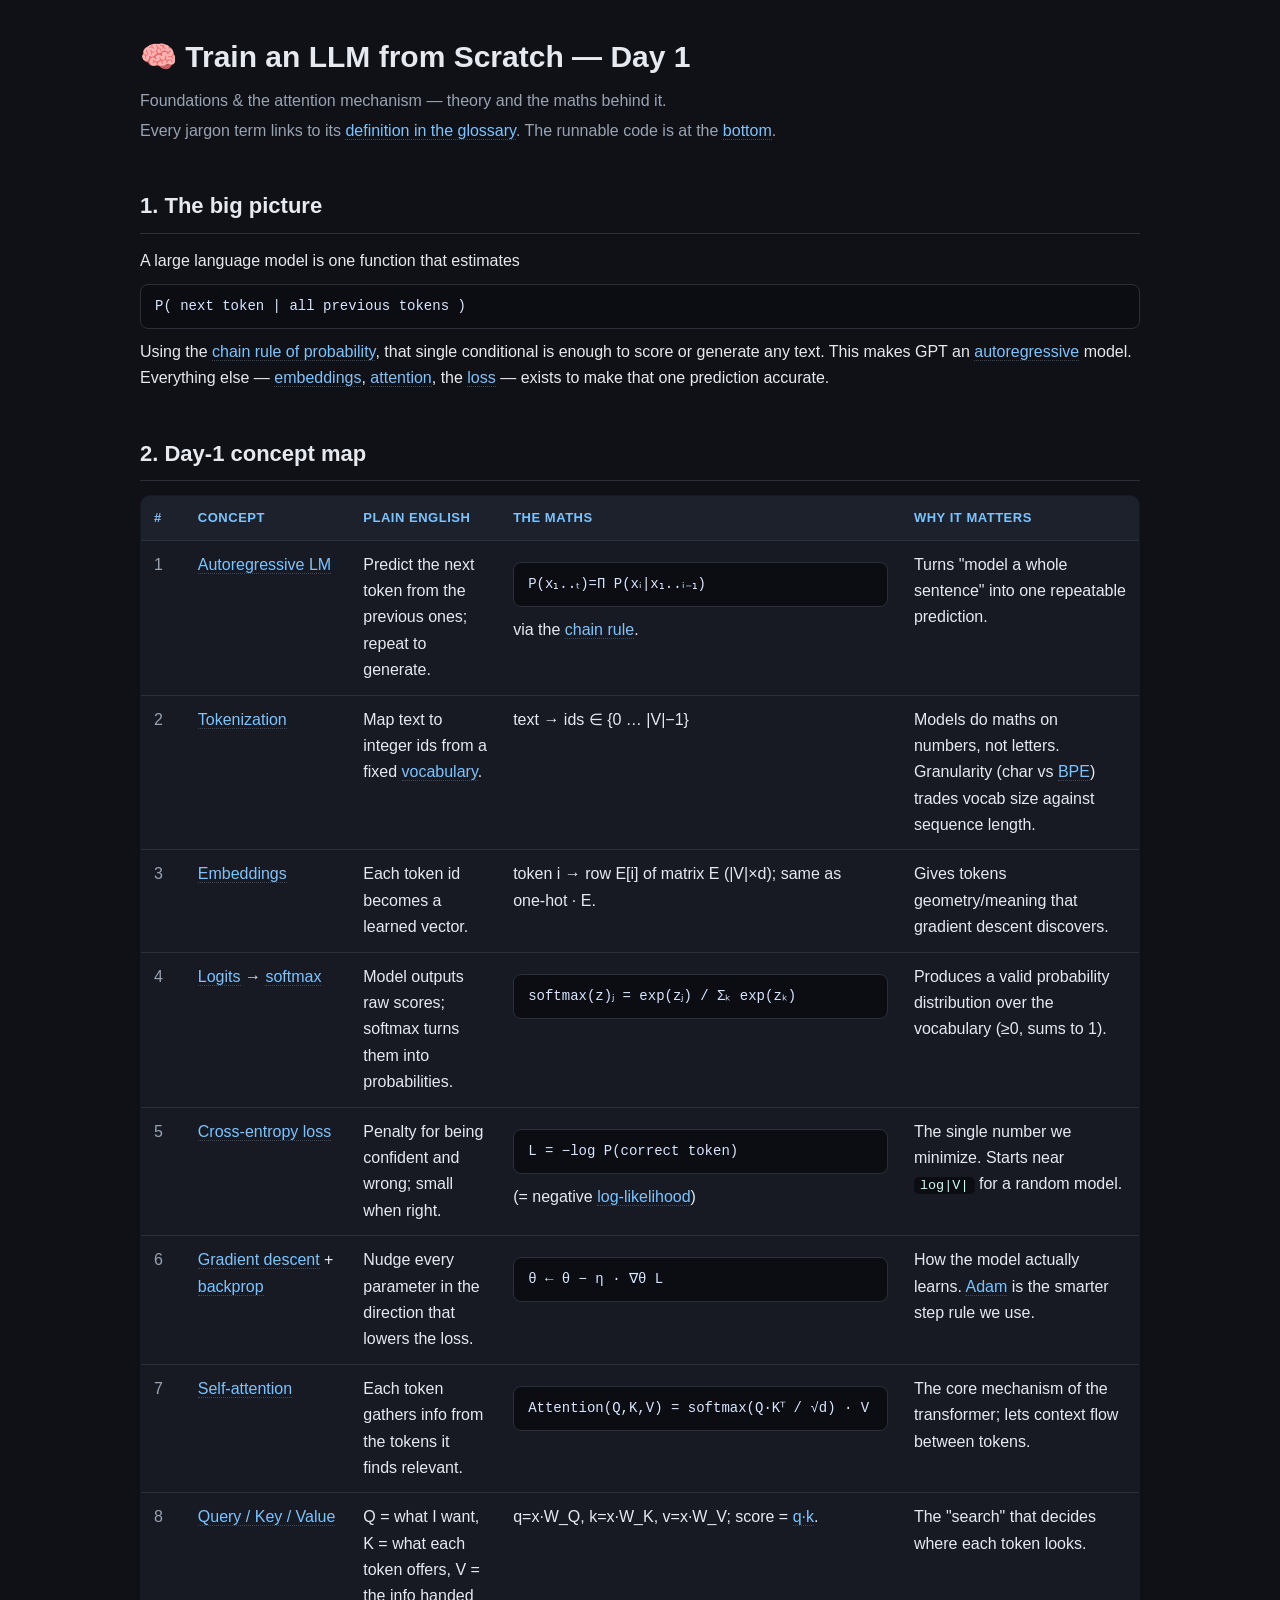
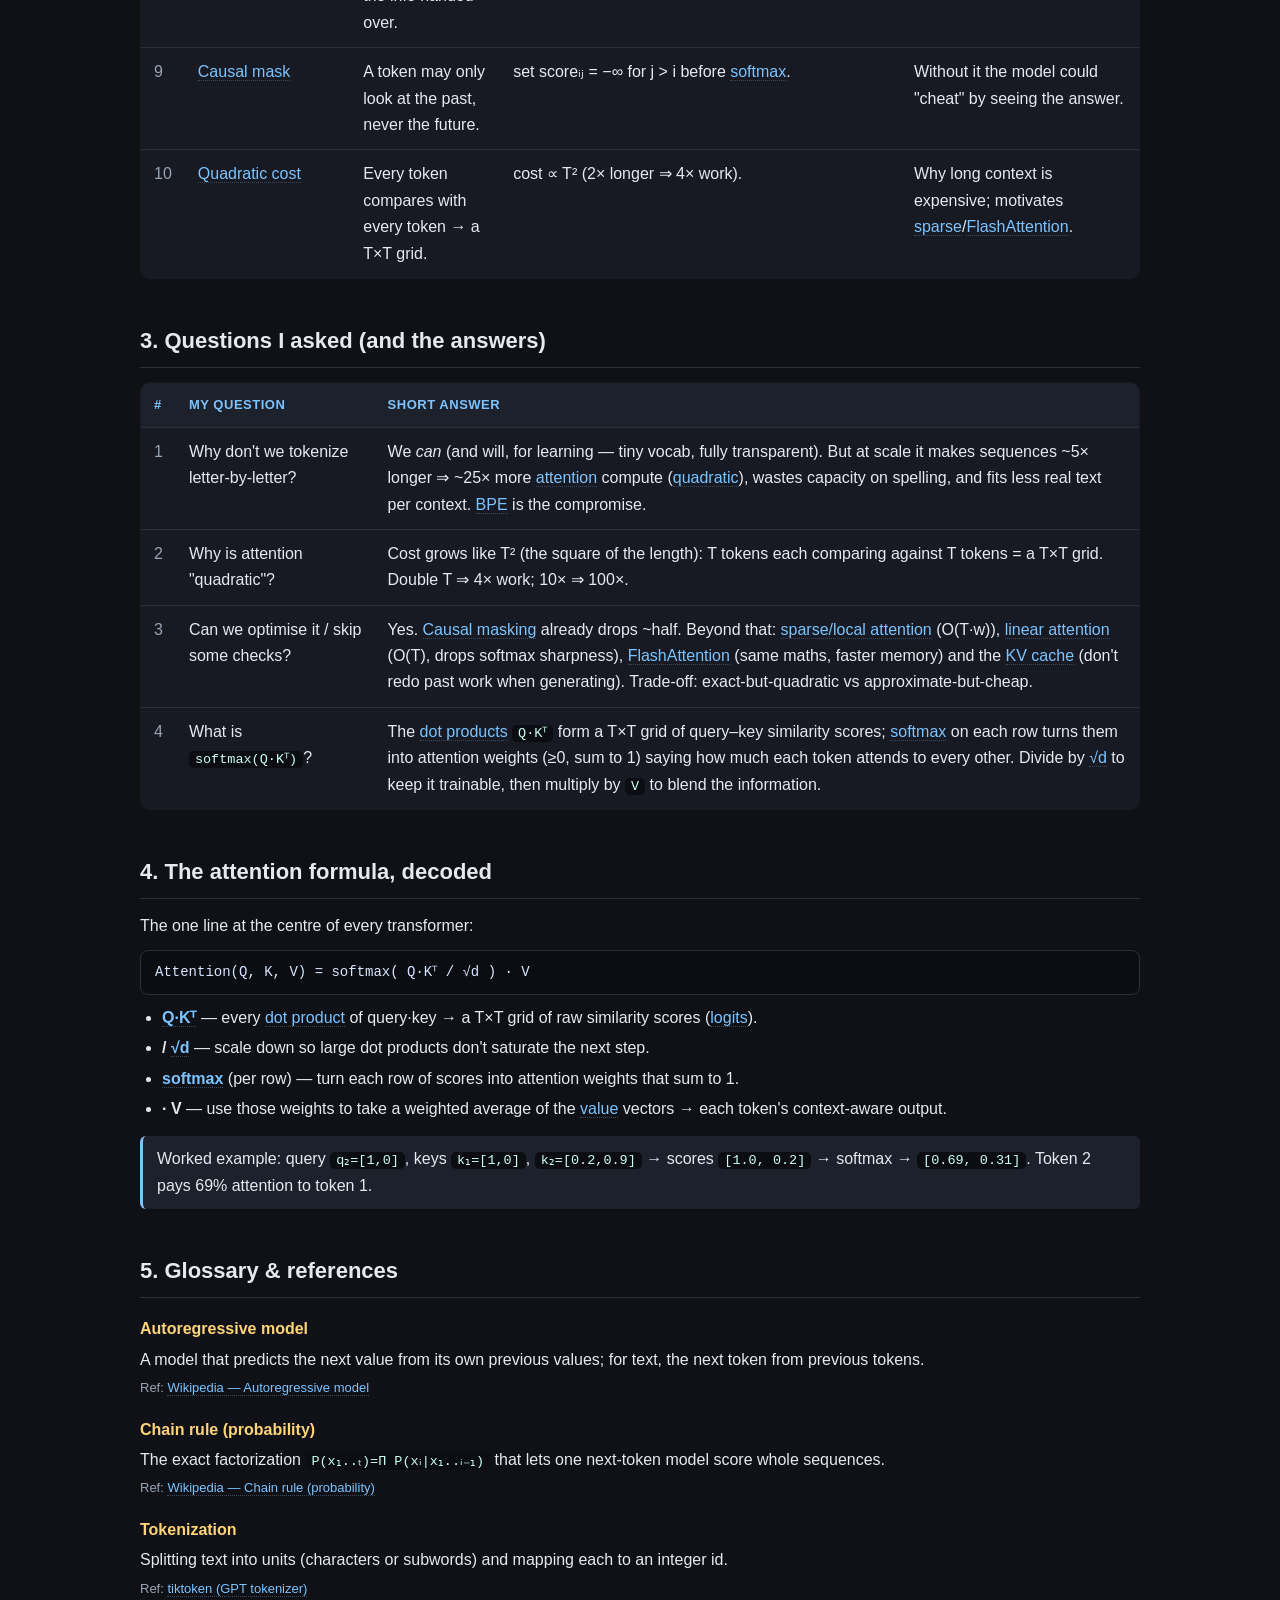
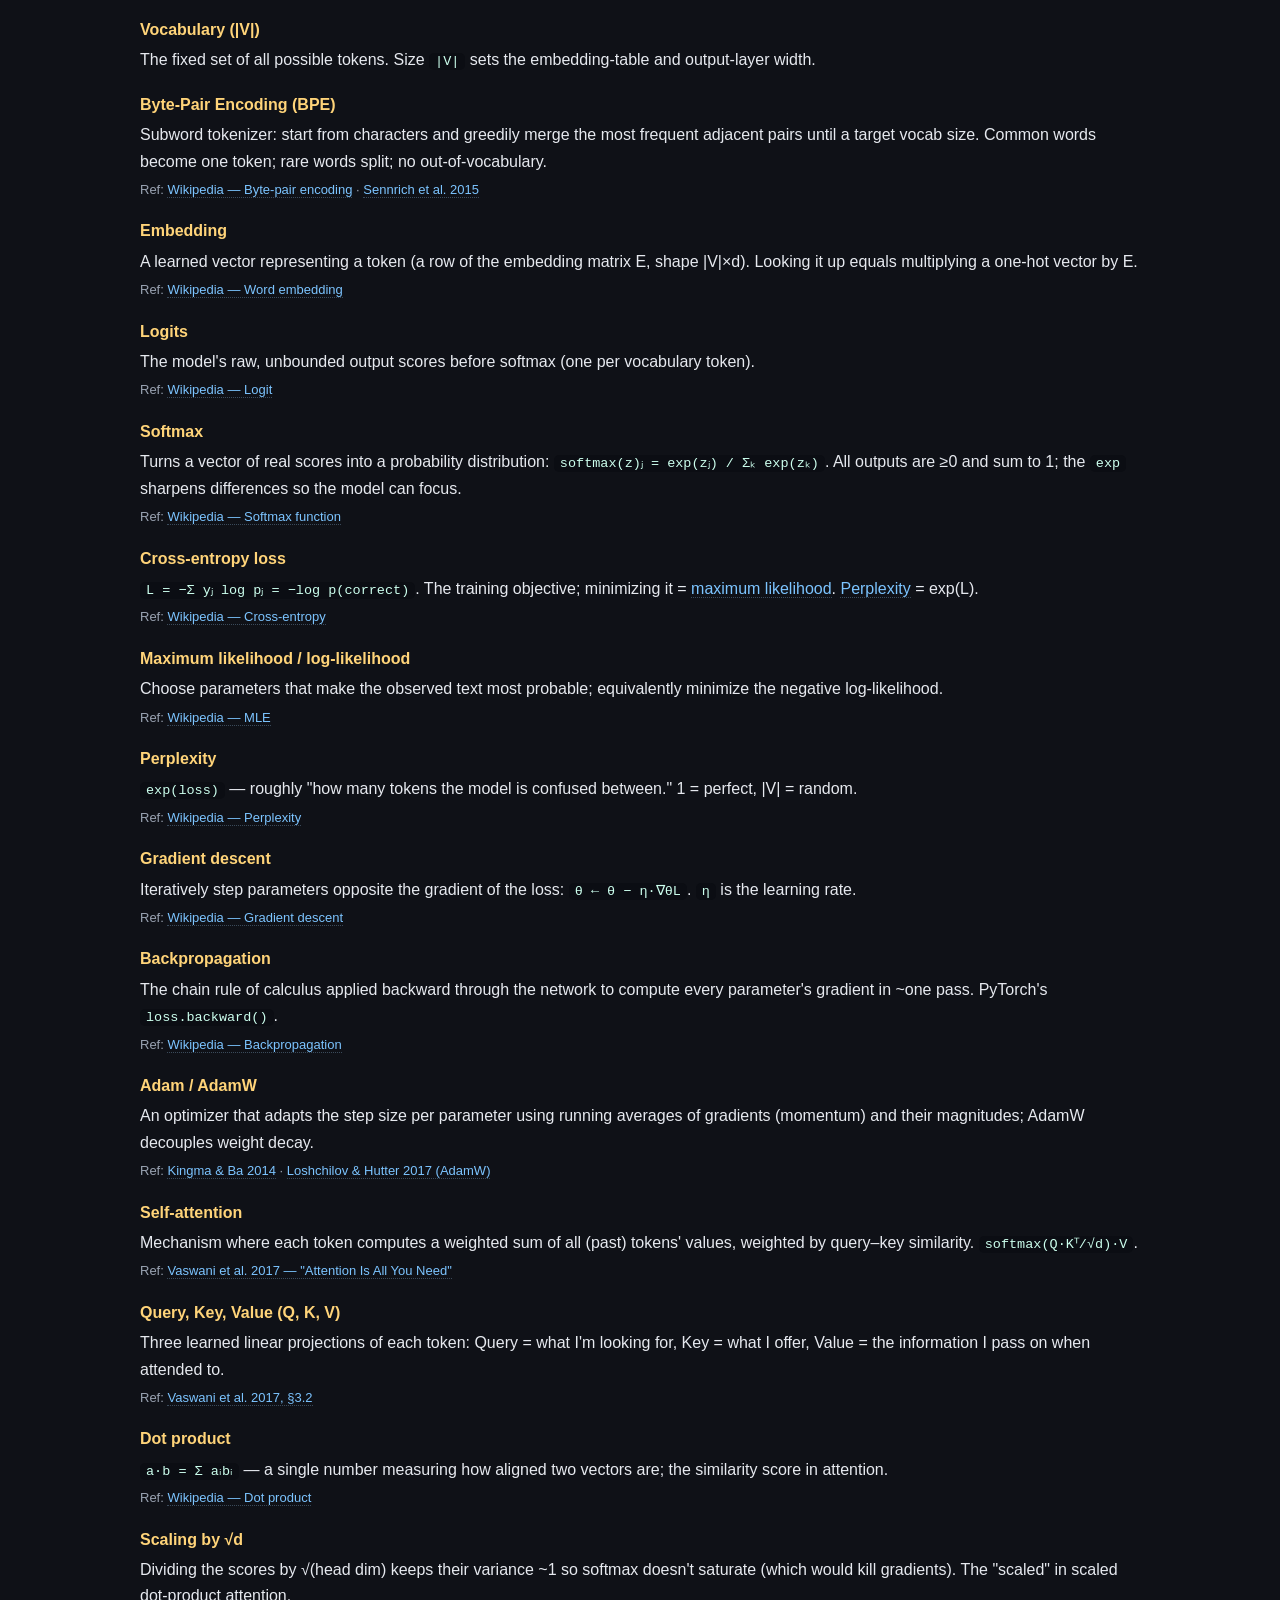
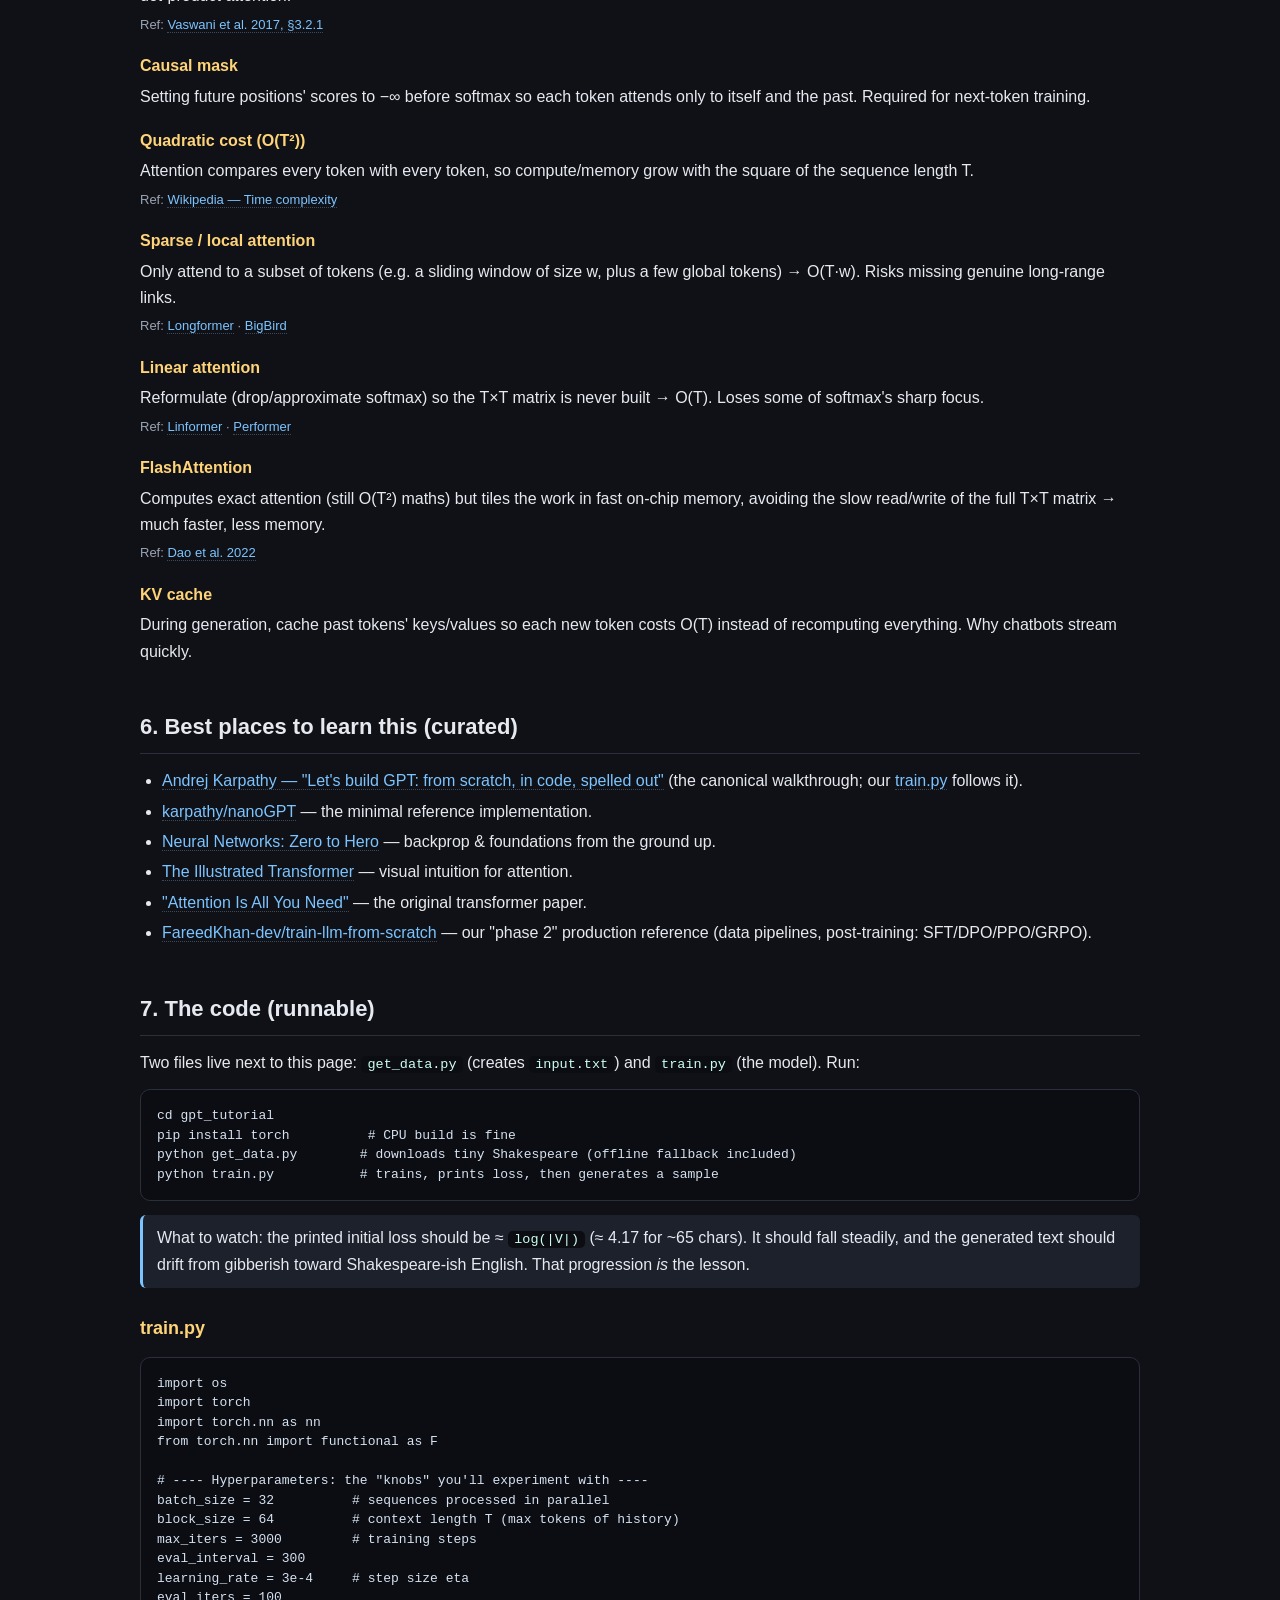
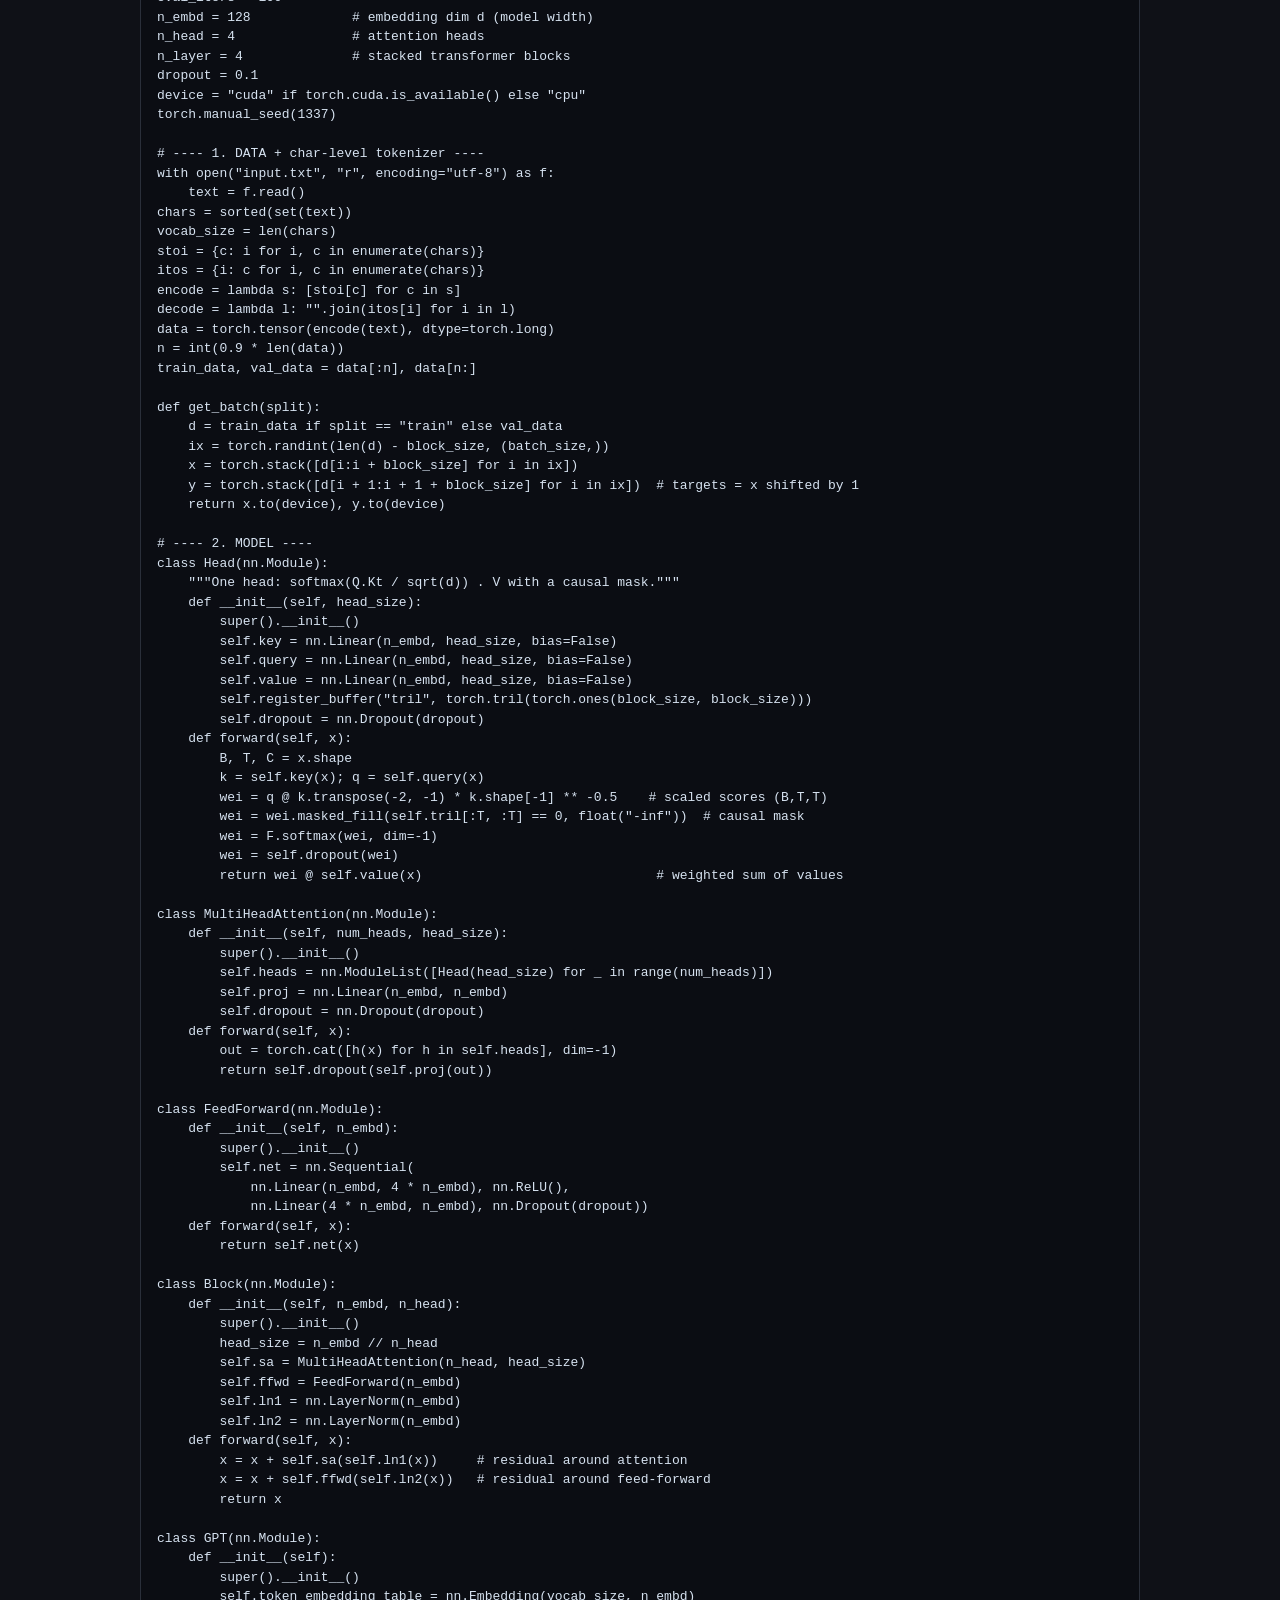
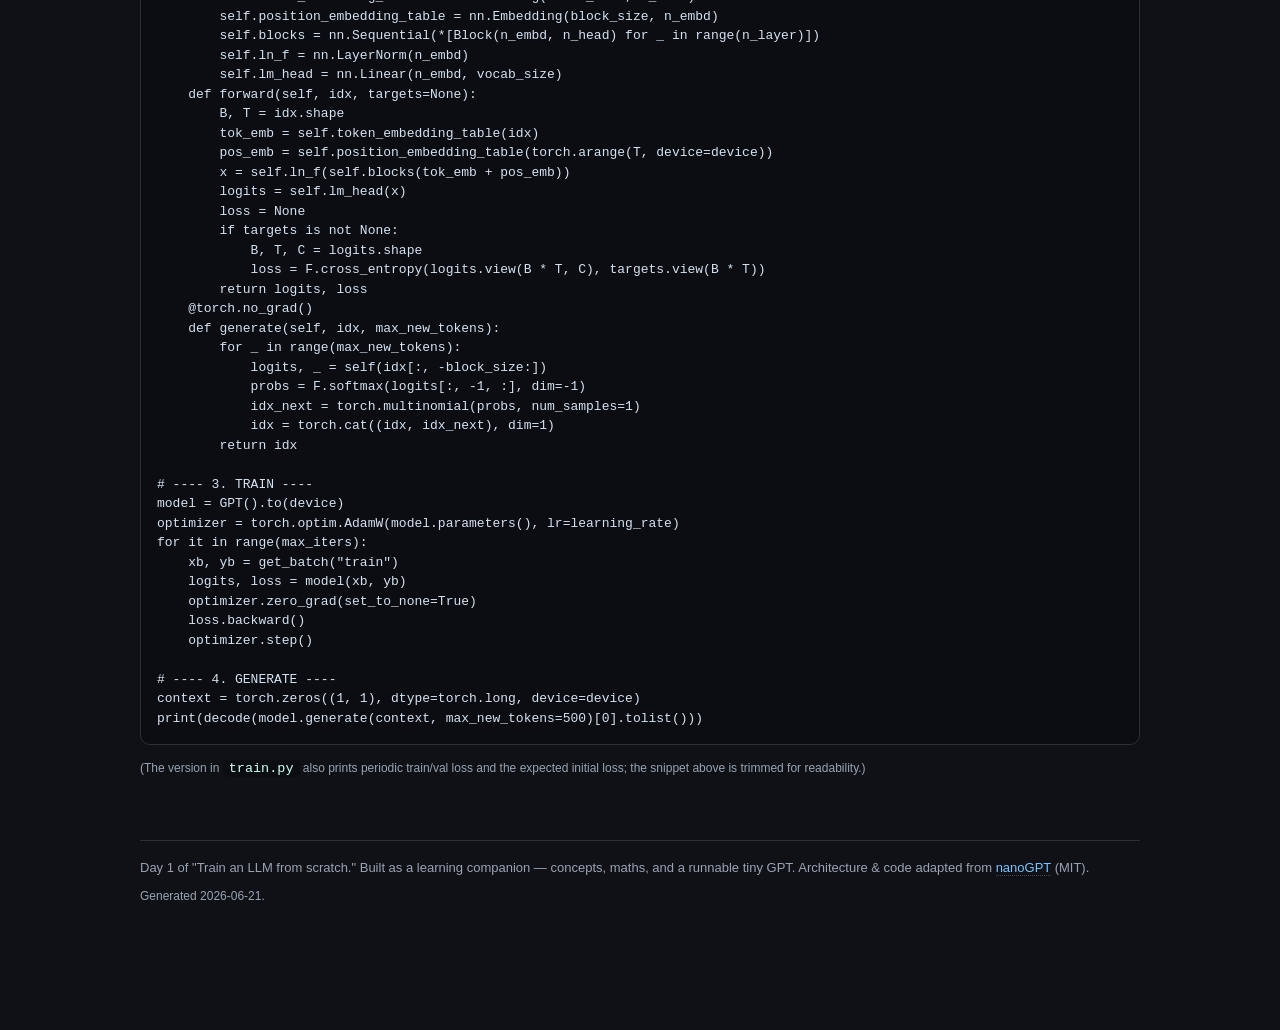
==== gpt_tutorial/day1.html @ 2e53b749 "Add Day 1 GPT tutorial: theory HTML + runnable tiny GPT - day1.html: Day-1 concept tables, glossary " ====
<!DOCTYPE html>
<html lang="en">
<head>
<meta charset="utf-8">
<meta name="viewport" content="width=device-width, initial-scale=1">
<title>Train an LLM from Scratch — Day 1</title>
<style>
  :root{
    --bg:#0f1117; --panel:#171a23; --panel2:#1d212c; --text:#e6e9ef;
    --muted:#9aa3b2; --accent:#7cc4ff; --accent2:#ffd479; --line:#2a2f3a;
    --good:#7ee787; --code:#0b0d13;
  }
  *{box-sizing:border-box}
  body{margin:0;background:var(--bg);color:var(--text);
    font:16px/1.65 -apple-system,BlinkMacSystemFont,"Segoe UI",Roboto,Helvetica,Arial,sans-serif;}
  .wrap{max-width:1040px;margin:0 auto;padding:32px 20px 96px;}
  header h1{font-size:30px;margin:0 0 6px;}
  header .sub{color:var(--muted);margin:0 0 4px;}
  h2{margin:44px 0 14px;font-size:22px;border-bottom:1px solid var(--line);padding-bottom:8px;}
  h3{margin:26px 0 10px;font-size:18px;color:var(--accent2);}
  p{margin:10px 0;}
  a{color:var(--accent);text-decoration:none;border-bottom:1px dotted #3a4a5a;}
  a:hover{border-bottom-style:solid;}
  code{background:var(--code);padding:1px 6px;border-radius:5px;font-family:"SF Mono",ui-monospace,Menlo,Consolas,monospace;font-size:13.5px;color:#cfe;}
  .formula{display:block;background:var(--code);border:1px solid var(--line);border-radius:8px;
    padding:10px 14px;margin:10px 0;font-family:"SF Mono",ui-monospace,Menlo,Consolas,monospace;
    font-size:14px;color:#d9e6ff;overflow-x:auto;white-space:pre;}
  table{width:100%;border-collapse:collapse;margin:14px 0;background:var(--panel);
    border:1px solid var(--line);border-radius:10px;overflow:hidden;}
  th,td{text-align:left;padding:11px 13px;border-bottom:1px solid var(--line);vertical-align:top;}
  th{background:var(--panel2);color:var(--accent);font-size:13px;text-transform:uppercase;letter-spacing:.04em;}
  tr:last-child td{border-bottom:none;}
  td:first-child{color:var(--muted);font-variant-numeric:tabular-nums;width:34px;}
  .tag{display:inline-block;background:#23314a;color:#bcd;border-radius:6px;padding:1px 7px;font-size:12px;}
  .glossary dt{font-weight:700;color:var(--accent2);margin-top:18px;}
  .glossary dd{margin:4px 0 0;color:var(--text);}
  .glossary .refs{font-size:13px;color:var(--muted);margin-top:4px;}
  pre.code{background:var(--code);border:1px solid var(--line);border-radius:10px;
    padding:16px;overflow-x:auto;font-size:13px;line-height:1.5;
    font-family:"SF Mono",ui-monospace,Menlo,Consolas,monospace;color:#d6e2f0;}
  .note{background:var(--panel2);border-left:3px solid var(--accent);padding:10px 14px;border-radius:6px;margin:14px 0;}
  .ok{color:var(--good);}
  ul{margin:8px 0 8px 0;padding-left:22px;}
  li{margin:4px 0;}
  footer{margin-top:60px;color:var(--muted);font-size:13px;border-top:1px solid var(--line);padding-top:16px;}
  .back{font-size:12px;color:var(--muted);}
</style>
</head>
<body>
<div class="wrap">

<header>
  <h1>🧠 Train an LLM from Scratch — Day 1</h1>
  <p class="sub">Foundations &amp; the attention mechanism — theory and the maths behind it.</p>
  <p class="sub">Every jargon term links to its <a href="#glossary">definition in the glossary</a>. The runnable code is at the <a href="#code">bottom</a>.</p>
</header>

<!-- ===================================================================== -->
<h2 id="bigpicture">1. The big picture</h2>
<p>
A large language model is one function that estimates
<span class="formula">P( next token | all previous tokens )</span>
Using the <a href="#g-chainrule">chain rule of probability</a>, that single conditional is enough to score or generate any text. This makes GPT an
<a href="#g-autoregressive">autoregressive</a> model. Everything else —
<a href="#g-embedding">embeddings</a>, <a href="#g-attention">attention</a>,
the <a href="#g-crossentropy">loss</a> — exists to make that one prediction accurate.
</p>

<!-- ===================================================================== -->
<h2 id="concepts">2. Day-1 concept map</h2>
<table>
  <thead>
    <tr><th>#</th><th>Concept</th><th>Plain English</th><th>The maths</th><th>Why it matters</th></tr>
  </thead>
  <tbody>
    <tr>
      <td>1</td>
      <td><a href="#g-autoregressive">Autoregressive&nbsp;LM</a></td>
      <td>Predict the next token from the previous ones; repeat to generate.</td>
      <td><span class="formula">P(x₁..ₜ)=Π P(xᵢ|x₁..ᵢ₋₁)</span> via the <a href="#g-chainrule">chain rule</a>.</td>
      <td>Turns "model a whole sentence" into one repeatable prediction.</td>
    </tr>
    <tr>
      <td>2</td>
      <td><a href="#g-token">Tokenization</a></td>
      <td>Map text to integer ids from a fixed <a href="#g-vocab">vocabulary</a>.</td>
      <td>text → ids ∈ {0 … |V|−1}</td>
      <td>Models do maths on numbers, not letters. Granularity (char vs <a href="#g-bpe">BPE</a>) trades vocab size against sequence length.</td>
    </tr>
    <tr>
      <td>3</td>
      <td><a href="#g-embedding">Embeddings</a></td>
      <td>Each token id becomes a learned vector.</td>
      <td>token i → row E[i] of matrix E (|V|×d); same as one‑hot · E.</td>
      <td>Gives tokens geometry/meaning that gradient descent discovers.</td>
    </tr>
    <tr>
      <td>4</td>
      <td><a href="#g-logits">Logits</a> → <a href="#g-softmax">softmax</a></td>
      <td>Model outputs raw scores; softmax turns them into probabilities.</td>
      <td><span class="formula">softmax(z)ⱼ = exp(zⱼ) / Σₖ exp(zₖ)</span></td>
      <td>Produces a valid probability distribution over the vocabulary (≥0, sums to 1).</td>
    </tr>
    <tr>
      <td>5</td>
      <td><a href="#g-crossentropy">Cross-entropy loss</a></td>
      <td>Penalty for being confident and wrong; small when right.</td>
      <td><span class="formula">L = −log P(correct token)</span> (= negative <a href="#g-mle">log-likelihood</a>)</td>
      <td>The single number we minimize. Starts near <code>log|V|</code> for a random model.</td>
    </tr>
    <tr>
      <td>6</td>
      <td><a href="#g-gd">Gradient descent</a> + <a href="#g-backprop">backprop</a></td>
      <td>Nudge every parameter in the direction that lowers the loss.</td>
      <td><span class="formula">θ ← θ − η · ∇θ L</span></td>
      <td>How the model actually learns. <a href="#g-adam">Adam</a> is the smarter step rule we use.</td>
    </tr>
    <tr>
      <td>7</td>
      <td><a href="#g-attention">Self-attention</a></td>
      <td>Each token gathers info from the tokens it finds relevant.</td>
      <td><span class="formula">Attention(Q,K,V) = softmax(Q·Kᵀ / √d) · V</span></td>
      <td>The core mechanism of the transformer; lets context flow between tokens.</td>
    </tr>
    <tr>
      <td>8</td>
      <td><a href="#g-qkv">Query / Key / Value</a></td>
      <td>Q = what I want, K = what each token offers, V = the info handed over.</td>
      <td>q=x·W_Q, k=x·W_K, v=x·W_V; score = <a href="#g-dot">q·k</a>.</td>
      <td>The "search" that decides where each token looks.</td>
    </tr>
    <tr>
      <td>9</td>
      <td><a href="#g-causal">Causal mask</a></td>
      <td>A token may only look at the past, never the future.</td>
      <td>set scoreᵢⱼ = −∞ for j &gt; i before <a href="#g-softmax">softmax</a>.</td>
      <td>Without it the model could "cheat" by seeing the answer.</td>
    </tr>
    <tr>
      <td>10</td>
      <td><a href="#g-quadratic">Quadratic cost</a></td>
      <td>Every token compares with every token → a T×T grid.</td>
      <td>cost ∝ T² (2× longer ⇒ 4× work).</td>
      <td>Why long context is expensive; motivates <a href="#g-sparse">sparse</a>/<a href="#g-flash">FlashAttention</a>.</td>
    </tr>
  </tbody>
</table>

<!-- ===================================================================== -->
<h2 id="qa">3. Questions I asked (and the answers)</h2>
<table>
  <thead><tr><th>#</th><th>My question</th><th>Short answer</th></tr></thead>
  <tbody>
    <tr>
      <td>1</td>
      <td>Why don't we tokenize letter-by-letter?</td>
      <td>We <em>can</em> (and will, for learning — tiny vocab, fully transparent). But at scale it makes sequences ~5× longer ⇒ ~25× more <a href="#g-attention">attention</a> compute (<a href="#g-quadratic">quadratic</a>), wastes capacity on spelling, and fits less real text per context. <a href="#g-bpe">BPE</a> is the compromise.</td>
    </tr>
    <tr>
      <td>2</td>
      <td>Why is attention "quadratic"?</td>
      <td>Cost grows like T² (the square of the length): T tokens each comparing against T tokens = a T×T grid. Double T ⇒ 4× work; 10× ⇒ 100×.</td>
    </tr>
    <tr>
      <td>3</td>
      <td>Can we optimise it / skip some checks?</td>
      <td>Yes. <a href="#g-causal">Causal masking</a> already drops ~half. Beyond that: <a href="#g-sparse">sparse/local attention</a> (O(T·w)), <a href="#g-linear">linear attention</a> (O(T), drops softmax sharpness), <a href="#g-flash">FlashAttention</a> (same maths, faster memory) and the <a href="#g-kvcache">KV cache</a> (don't redo past work when generating). Trade-off: exact-but-quadratic vs approximate-but-cheap.</td>
    </tr>
    <tr>
      <td>4</td>
      <td>What is <code>softmax(Q·Kᵀ)</code>?</td>
      <td>The <a href="#g-dot">dot products</a> <code>Q·Kᵀ</code> form a T×T grid of query–key similarity scores; <a href="#g-softmax">softmax</a> on each row turns them into attention weights (≥0, sum to 1) saying how much each token attends to every other. Divide by <a href="#g-sqrtd">√d</a> to keep it trainable, then multiply by <code>V</code> to blend the information.</td>
    </tr>
  </tbody>
</table>

<!-- ===================================================================== -->
<h2 id="attn-walkthrough">4. The attention formula, decoded</h2>
<p>The one line at the centre of every transformer:</p>
<span class="formula">Attention(Q, K, V) = softmax( Q·Kᵀ / √d ) · V</span>
<ul>
  <li><b><a href="#g-qkv">Q·Kᵀ</a></b> — every <a href="#g-dot">dot product</a> of query·key → a T×T grid of raw similarity scores (<a href="#g-logits">logits</a>).</li>
  <li><b>/ <a href="#g-sqrtd">√d</a></b> — scale down so large dot products don't saturate the next step.</li>
  <li><b><a href="#g-softmax">softmax</a></b> (per row) — turn each row of scores into attention weights that sum to 1.</li>
  <li><b>· V</b> — use those weights to take a weighted average of the <a href="#g-qkv">value</a> vectors → each token's context-aware output.</li>
</ul>
<div class="note">Worked example: query <code>q₂=[1,0]</code>, keys <code>k₁=[1,0]</code>, <code>k₂=[0.2,0.9]</code> →
scores <code>[1.0, 0.2]</code> → softmax → <code>[0.69, 0.31]</code>. Token 2 pays 69% attention to token 1.</div>

<!-- ===================================================================== -->
<h2 id="glossary">5. Glossary &amp; references</h2>
<dl class="glossary">

  <dt id="g-autoregressive">Autoregressive model</dt>
  <dd>A model that predicts the next value from its own previous values; for text, the next token from previous tokens.
    <div class="refs">Ref: <a href="https://en.wikipedia.org/wiki/Autoregressive_model">Wikipedia — Autoregressive model</a></div></dd>

  <dt id="g-chainrule">Chain rule (probability)</dt>
  <dd>The exact factorization <code>P(x₁..ₜ)=Π P(xᵢ|x₁..ᵢ₋₁)</code> that lets one next-token model score whole sequences.
    <div class="refs">Ref: <a href="https://en.wikipedia.org/wiki/Chain_rule_(probability)">Wikipedia — Chain rule (probability)</a></div></dd>

  <dt id="g-token">Tokenization</dt>
  <dd>Splitting text into units (characters or subwords) and mapping each to an integer id.
    <div class="refs">Ref: <a href="https://github.com/openai/tiktoken">tiktoken (GPT tokenizer)</a></div></dd>

  <dt id="g-vocab">Vocabulary (|V|)</dt>
  <dd>The fixed set of all possible tokens. Size <code>|V|</code> sets the embedding-table and output-layer width.</dd>

  <dt id="g-bpe">Byte-Pair Encoding (BPE)</dt>
  <dd>Subword tokenizer: start from characters and greedily merge the most frequent adjacent pairs until a target vocab size. Common words become one token; rare words split; no out-of-vocabulary.
    <div class="refs">Ref: <a href="https://en.wikipedia.org/wiki/Byte_pair_encoding">Wikipedia — Byte-pair encoding</a> · <a href="https://arxiv.org/abs/1508.07909">Sennrich et al. 2015</a></div></dd>

  <dt id="g-embedding">Embedding</dt>
  <dd>A learned vector representing a token (a row of the embedding matrix E, shape |V|×d). Looking it up equals multiplying a one-hot vector by E.
    <div class="refs">Ref: <a href="https://en.wikipedia.org/wiki/Word_embedding">Wikipedia — Word embedding</a></div></dd>

  <dt id="g-logits">Logits</dt>
  <dd>The model's raw, unbounded output scores before softmax (one per vocabulary token).
    <div class="refs">Ref: <a href="https://en.wikipedia.org/wiki/Logit">Wikipedia — Logit</a></div></dd>

  <dt id="g-softmax">Softmax</dt>
  <dd>Turns a vector of real scores into a probability distribution: <code>softmax(z)ⱼ = exp(zⱼ) / Σₖ exp(zₖ)</code>. All outputs are ≥0 and sum to 1; the <code>exp</code> sharpens differences so the model can focus.
    <div class="refs">Ref: <a href="https://en.wikipedia.org/wiki/Softmax_function">Wikipedia — Softmax function</a></div></dd>

  <dt id="g-crossentropy">Cross-entropy loss</dt>
  <dd><code>L = −Σ yⱼ log pⱼ = −log p(correct)</code>. The training objective; minimizing it = <a href="#g-mle">maximum likelihood</a>. <a href="#g-perplexity">Perplexity</a> = exp(L).
    <div class="refs">Ref: <a href="https://en.wikipedia.org/wiki/Cross-entropy">Wikipedia — Cross-entropy</a></div></dd>

  <dt id="g-mle">Maximum likelihood / log-likelihood</dt>
  <dd>Choose parameters that make the observed text most probable; equivalently minimize the negative log-likelihood.
    <div class="refs">Ref: <a href="https://en.wikipedia.org/wiki/Maximum_likelihood_estimation">Wikipedia — MLE</a></div></dd>

  <dt id="g-perplexity">Perplexity</dt>
  <dd><code>exp(loss)</code> — roughly "how many tokens the model is confused between." 1 = perfect, |V| = random.
    <div class="refs">Ref: <a href="https://en.wikipedia.org/wiki/Perplexity">Wikipedia — Perplexity</a></div></dd>

  <dt id="g-gd">Gradient descent</dt>
  <dd>Iteratively step parameters opposite the gradient of the loss: <code>θ ← θ − η·∇θL</code>. <code>η</code> is the learning rate.
    <div class="refs">Ref: <a href="https://en.wikipedia.org/wiki/Gradient_descent">Wikipedia — Gradient descent</a></div></dd>

  <dt id="g-backprop">Backpropagation</dt>
  <dd>The chain rule of calculus applied backward through the network to compute every parameter's gradient in ~one pass. PyTorch's <code>loss.backward()</code>.
    <div class="refs">Ref: <a href="https://en.wikipedia.org/wiki/Backpropagation">Wikipedia — Backpropagation</a></div></dd>

  <dt id="g-adam">Adam / AdamW</dt>
  <dd>An optimizer that adapts the step size per parameter using running averages of gradients (momentum) and their magnitudes; AdamW decouples weight decay.
    <div class="refs">Ref: <a href="https://arxiv.org/abs/1412.6980">Kingma &amp; Ba 2014</a> · <a href="https://arxiv.org/abs/1711.05101">Loshchilov &amp; Hutter 2017 (AdamW)</a></div></dd>

  <dt id="g-attention">Self-attention</dt>
  <dd>Mechanism where each token computes a weighted sum of all (past) tokens' values, weighted by query–key similarity. <code>softmax(Q·Kᵀ/√d)·V</code>.
    <div class="refs">Ref: <a href="https://arxiv.org/abs/1706.03762">Vaswani et al. 2017 — "Attention Is All You Need"</a></div></dd>

  <dt id="g-qkv">Query, Key, Value (Q, K, V)</dt>
  <dd>Three learned linear projections of each token: Query = what I'm looking for, Key = what I offer, Value = the information I pass on when attended to.
    <div class="refs">Ref: <a href="https://arxiv.org/abs/1706.03762">Vaswani et al. 2017, §3.2</a></div></dd>

  <dt id="g-dot">Dot product</dt>
  <dd><code>a·b = Σ aᵢbᵢ</code> — a single number measuring how aligned two vectors are; the similarity score in attention.
    <div class="refs">Ref: <a href="https://en.wikipedia.org/wiki/Dot_product">Wikipedia — Dot product</a></div></dd>

  <dt id="g-sqrtd">Scaling by √d</dt>
  <dd>Dividing the scores by √(head dim) keeps their variance ~1 so softmax doesn't saturate (which would kill gradients). The "scaled" in scaled dot-product attention.
    <div class="refs">Ref: <a href="https://arxiv.org/abs/1706.03762">Vaswani et al. 2017, §3.2.1</a></div></dd>

  <dt id="g-causal">Causal mask</dt>
  <dd>Setting future positions' scores to −∞ before softmax so each token attends only to itself and the past. Required for next-token training.</dd>

  <dt id="g-quadratic">Quadratic cost (O(T²))</dt>
  <dd>Attention compares every token with every token, so compute/memory grow with the square of the sequence length T.
    <div class="refs">Ref: <a href="https://en.wikipedia.org/wiki/Time_complexity">Wikipedia — Time complexity</a></div></dd>

  <dt id="g-sparse">Sparse / local attention</dt>
  <dd>Only attend to a subset of tokens (e.g. a sliding window of size w, plus a few global tokens) → O(T·w). Risks missing genuine long-range links.
    <div class="refs">Ref: <a href="https://arxiv.org/abs/2004.05150">Longformer</a> · <a href="https://arxiv.org/abs/2007.14062">BigBird</a></div></dd>

  <dt id="g-linear">Linear attention</dt>
  <dd>Reformulate (drop/approximate softmax) so the T×T matrix is never built → O(T). Loses some of softmax's sharp focus.
    <div class="refs">Ref: <a href="https://arxiv.org/abs/2006.04768">Linformer</a> · <a href="https://arxiv.org/abs/2009.14794">Performer</a></div></dd>

  <dt id="g-flash">FlashAttention</dt>
  <dd>Computes exact attention (still O(T²) maths) but tiles the work in fast on-chip memory, avoiding the slow read/write of the full T×T matrix → much faster, less memory.
    <div class="refs">Ref: <a href="https://arxiv.org/abs/2205.14135">Dao et al. 2022</a></div></dd>

  <dt id="g-kvcache">KV cache</dt>
  <dd>During generation, cache past tokens' keys/values so each new token costs O(T) instead of recomputing everything. Why chatbots stream quickly.</dd>

</dl>

<!-- ===================================================================== -->
<h2 id="learn-more">6. Best places to learn this (curated)</h2>
<ul>
  <li><a href="https://www.youtube.com/watch?v=kCc8FmEb1nY">Andrej Karpathy — "Let's build GPT: from scratch, in code, spelled out"</a> (the canonical walkthrough; our <a href="#code">train.py</a> follows it).</li>
  <li><a href="https://github.com/karpathy/nanoGPT">karpathy/nanoGPT</a> — the minimal reference implementation.</li>
  <li><a href="https://karpathy.ai/zero-to-hero.html">Neural Networks: Zero to Hero</a> — backprop &amp; foundations from the ground up.</li>
  <li><a href="https://jalammar.github.io/illustrated-transformer/">The Illustrated Transformer</a> — visual intuition for attention.</li>
  <li><a href="https://arxiv.org/abs/1706.03762">"Attention Is All You Need"</a> — the original transformer paper.</li>
  <li><a href="https://github.com/FareedKhan-dev/train-llm-from-scratch">FareedKhan-dev/train-llm-from-scratch</a> — our "phase 2" production reference (data pipelines, post-training: SFT/DPO/PPO/GRPO).</li>
</ul>

<!-- ===================================================================== -->
<h2 id="code">7. The code (runnable)</h2>
<p>Two files live next to this page: <code>get_data.py</code> (creates <code>input.txt</code>) and <code>train.py</code> (the model). Run:</p>
<pre class="code">cd gpt_tutorial
pip install torch          # CPU build is fine
python get_data.py        # downloads tiny Shakespeare (offline fallback included)
python train.py           # trains, prints loss, then generates a sample</pre>
<p class="note">What to watch: the printed initial loss should be ≈ <code>log(|V|)</code> (≈ 4.17 for ~65 chars). It should fall steadily, and the generated text should drift from gibberish toward Shakespeare-ish English. That progression <em>is</em> the lesson.</p>

<h3>train.py</h3>
<pre class="code" id="train-src">import os
import torch
import torch.nn as nn
from torch.nn import functional as F

# ---- Hyperparameters: the "knobs" you'll experiment with ----
batch_size = 32          # sequences processed in parallel
block_size = 64          # context length T (max tokens of history)
max_iters = 3000         # training steps
eval_interval = 300
learning_rate = 3e-4     # step size eta
eval_iters = 100
n_embd = 128             # embedding dim d (model width)
n_head = 4               # attention heads
n_layer = 4              # stacked transformer blocks
dropout = 0.1
device = "cuda" if torch.cuda.is_available() else "cpu"
torch.manual_seed(1337)

# ---- 1. DATA + char-level tokenizer ----
with open("input.txt", "r", encoding="utf-8") as f:
    text = f.read()
chars = sorted(set(text))
vocab_size = len(chars)
stoi = {c: i for i, c in enumerate(chars)}
itos = {i: c for i, c in enumerate(chars)}
encode = lambda s: [stoi[c] for c in s]
decode = lambda l: "".join(itos[i] for i in l)
data = torch.tensor(encode(text), dtype=torch.long)
n = int(0.9 * len(data))
train_data, val_data = data[:n], data[n:]

def get_batch(split):
    d = train_data if split == "train" else val_data
    ix = torch.randint(len(d) - block_size, (batch_size,))
    x = torch.stack([d[i:i + block_size] for i in ix])
    y = torch.stack([d[i + 1:i + 1 + block_size] for i in ix])  # targets = x shifted by 1
    return x.to(device), y.to(device)

# ---- 2. MODEL ----
class Head(nn.Module):
    """One head: softmax(Q.Kt / sqrt(d)) . V with a causal mask."""
    def __init__(self, head_size):
        super().__init__()
        self.key = nn.Linear(n_embd, head_size, bias=False)
        self.query = nn.Linear(n_embd, head_size, bias=False)
        self.value = nn.Linear(n_embd, head_size, bias=False)
        self.register_buffer("tril", torch.tril(torch.ones(block_size, block_size)))
        self.dropout = nn.Dropout(dropout)
    def forward(self, x):
        B, T, C = x.shape
        k = self.key(x); q = self.query(x)
        wei = q @ k.transpose(-2, -1) * k.shape[-1] ** -0.5    # scaled scores (B,T,T)
        wei = wei.masked_fill(self.tril[:T, :T] == 0, float("-inf"))  # causal mask
        wei = F.softmax(wei, dim=-1)
        wei = self.dropout(wei)
        return wei @ self.value(x)                              # weighted sum of values

class MultiHeadAttention(nn.Module):
    def __init__(self, num_heads, head_size):
        super().__init__()
        self.heads = nn.ModuleList([Head(head_size) for _ in range(num_heads)])
        self.proj = nn.Linear(n_embd, n_embd)
        self.dropout = nn.Dropout(dropout)
    def forward(self, x):
        out = torch.cat([h(x) for h in self.heads], dim=-1)
        return self.dropout(self.proj(out))

class FeedForward(nn.Module):
    def __init__(self, n_embd):
        super().__init__()
        self.net = nn.Sequential(
            nn.Linear(n_embd, 4 * n_embd), nn.ReLU(),
            nn.Linear(4 * n_embd, n_embd), nn.Dropout(dropout))
    def forward(self, x):
        return self.net(x)

class Block(nn.Module):
    def __init__(self, n_embd, n_head):
        super().__init__()
        head_size = n_embd // n_head
        self.sa = MultiHeadAttention(n_head, head_size)
        self.ffwd = FeedForward(n_embd)
        self.ln1 = nn.LayerNorm(n_embd)
        self.ln2 = nn.LayerNorm(n_embd)
    def forward(self, x):
        x = x + self.sa(self.ln1(x))     # residual around attention
        x = x + self.ffwd(self.ln2(x))   # residual around feed-forward
        return x

class GPT(nn.Module):
    def __init__(self):
        super().__init__()
        self.token_embedding_table = nn.Embedding(vocab_size, n_embd)
        self.position_embedding_table = nn.Embedding(block_size, n_embd)
        self.blocks = nn.Sequential(*[Block(n_embd, n_head) for _ in range(n_layer)])
        self.ln_f = nn.LayerNorm(n_embd)
        self.lm_head = nn.Linear(n_embd, vocab_size)
    def forward(self, idx, targets=None):
        B, T = idx.shape
        tok_emb = self.token_embedding_table(idx)
        pos_emb = self.position_embedding_table(torch.arange(T, device=device))
        x = self.ln_f(self.blocks(tok_emb + pos_emb))
        logits = self.lm_head(x)
        loss = None
        if targets is not None:
            B, T, C = logits.shape
            loss = F.cross_entropy(logits.view(B * T, C), targets.view(B * T))
        return logits, loss
    @torch.no_grad()
    def generate(self, idx, max_new_tokens):
        for _ in range(max_new_tokens):
            logits, _ = self(idx[:, -block_size:])
            probs = F.softmax(logits[:, -1, :], dim=-1)
            idx_next = torch.multinomial(probs, num_samples=1)
            idx = torch.cat((idx, idx_next), dim=1)
        return idx

# ---- 3. TRAIN ----
model = GPT().to(device)
optimizer = torch.optim.AdamW(model.parameters(), lr=learning_rate)
for it in range(max_iters):
    xb, yb = get_batch("train")
    logits, loss = model(xb, yb)
    optimizer.zero_grad(set_to_none=True)
    loss.backward()
    optimizer.step()

# ---- 4. GENERATE ----
context = torch.zeros((1, 1), dtype=torch.long, device=device)
print(decode(model.generate(context, max_new_tokens=500)[0].tolist()))</pre>
<p class="back">(The version in <code>train.py</code> also prints periodic train/val loss and the expected initial loss; the snippet above is trimmed for readability.)</p>

<footer>
  Day 1 of "Train an LLM from scratch." Built as a learning companion — concepts, maths, and a runnable tiny GPT.
  Architecture &amp; code adapted from <a href="https://github.com/karpathy/nanoGPT">nanoGPT</a> (MIT).
  <div class="back" style="margin-top:8px">Generated 2026-06-21.</div>
</footer>

</div>
</body>
</html>
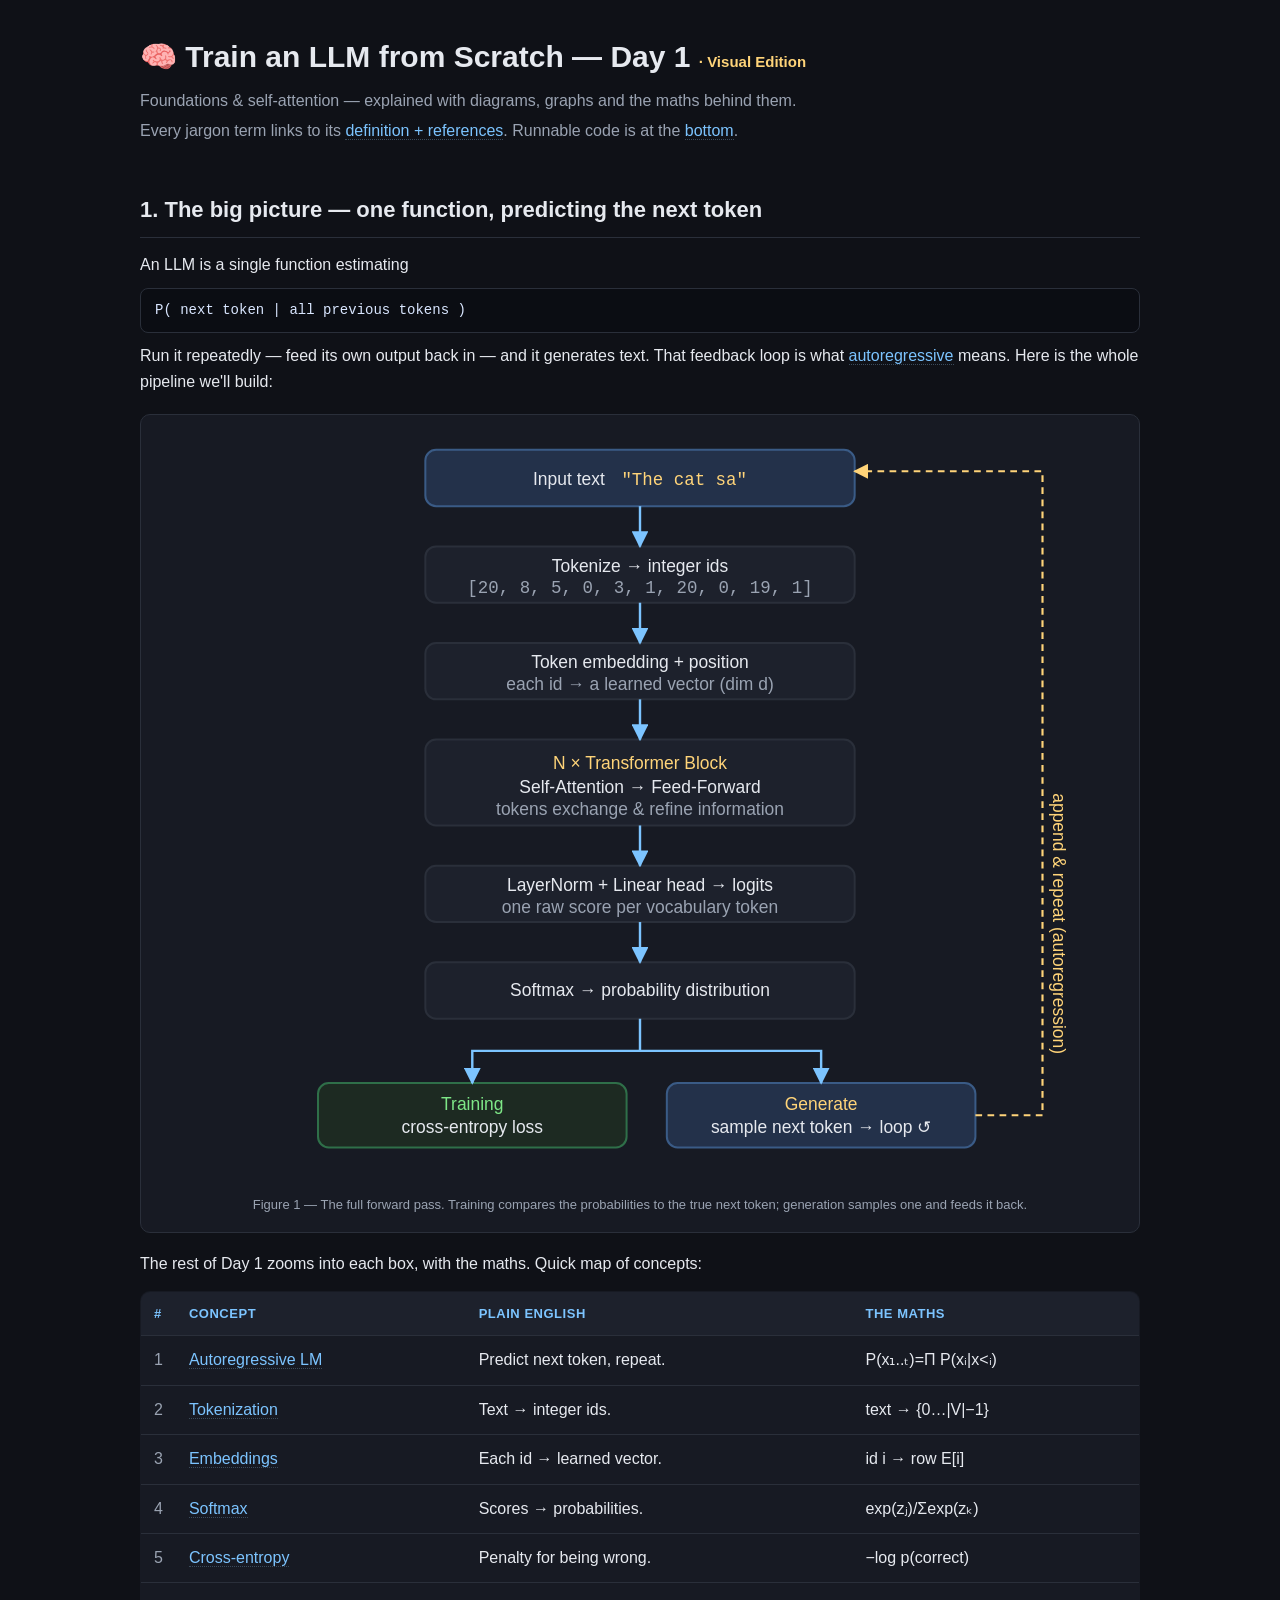
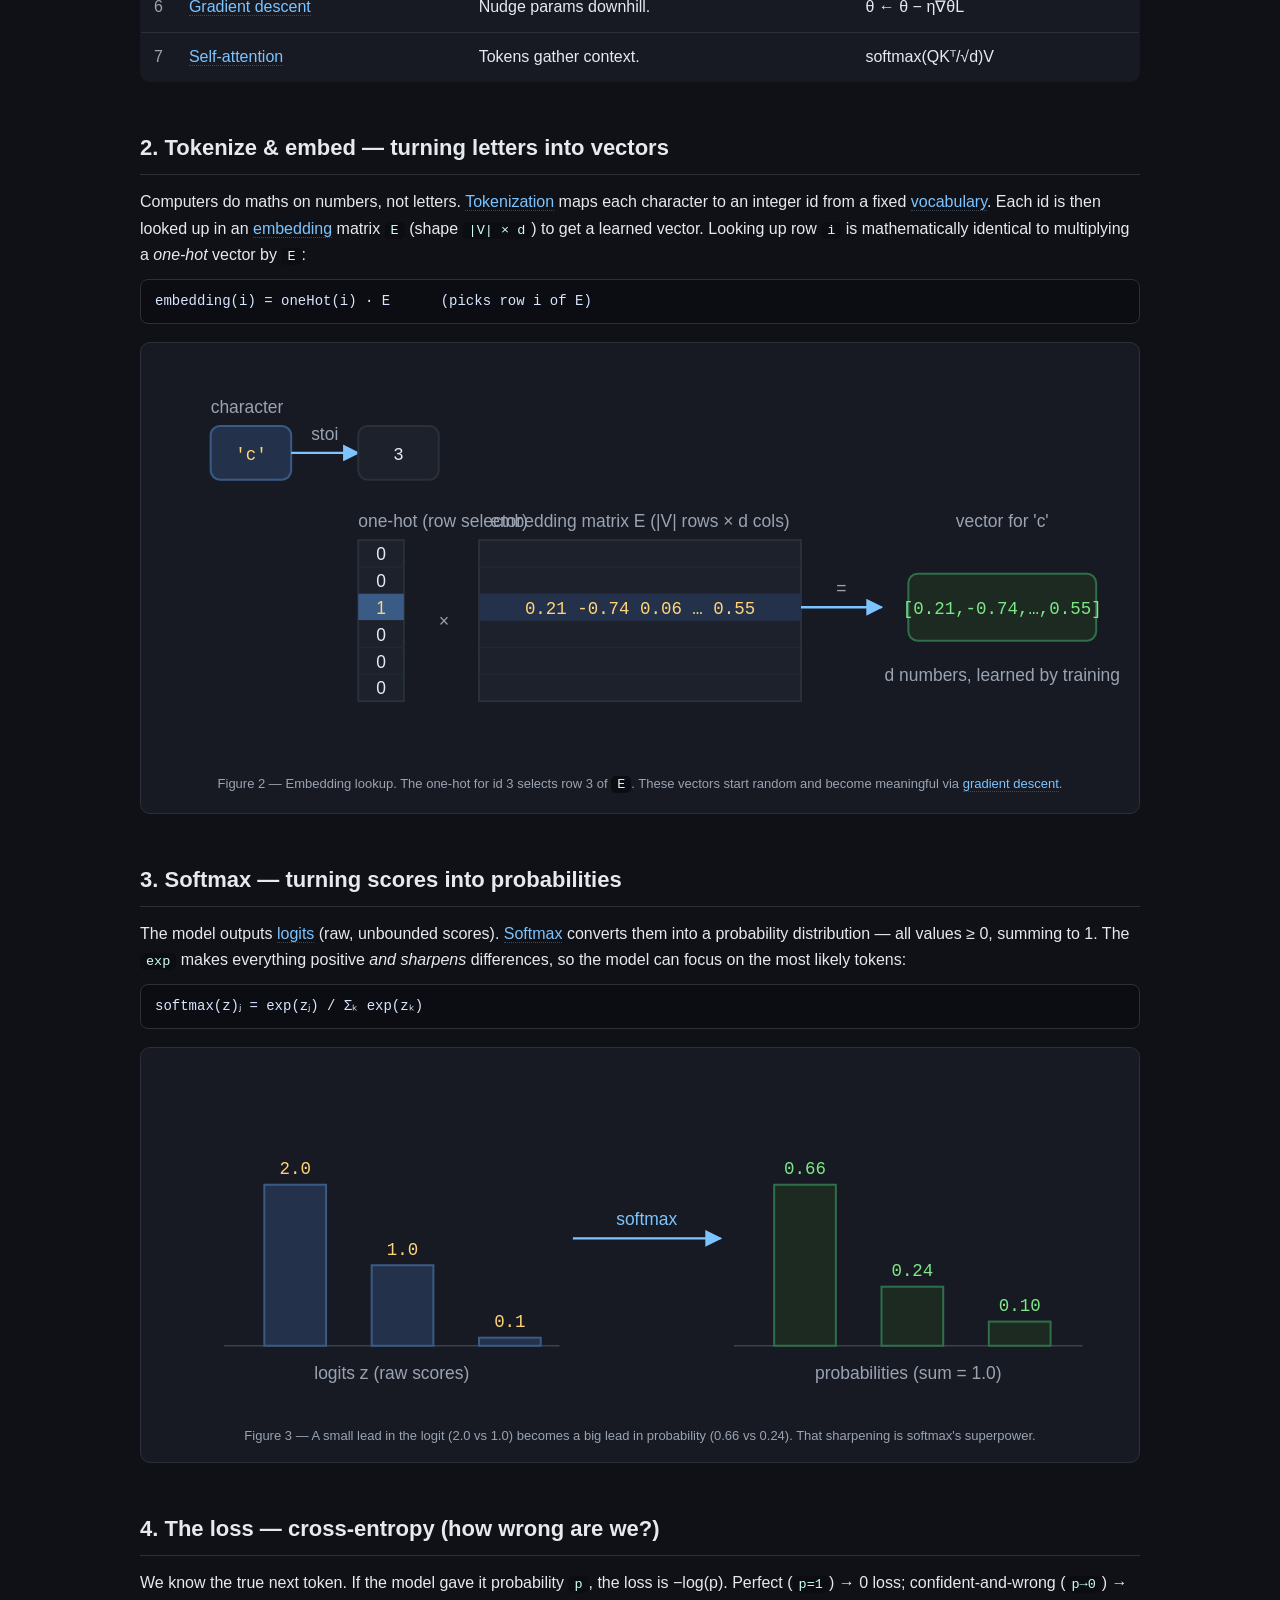
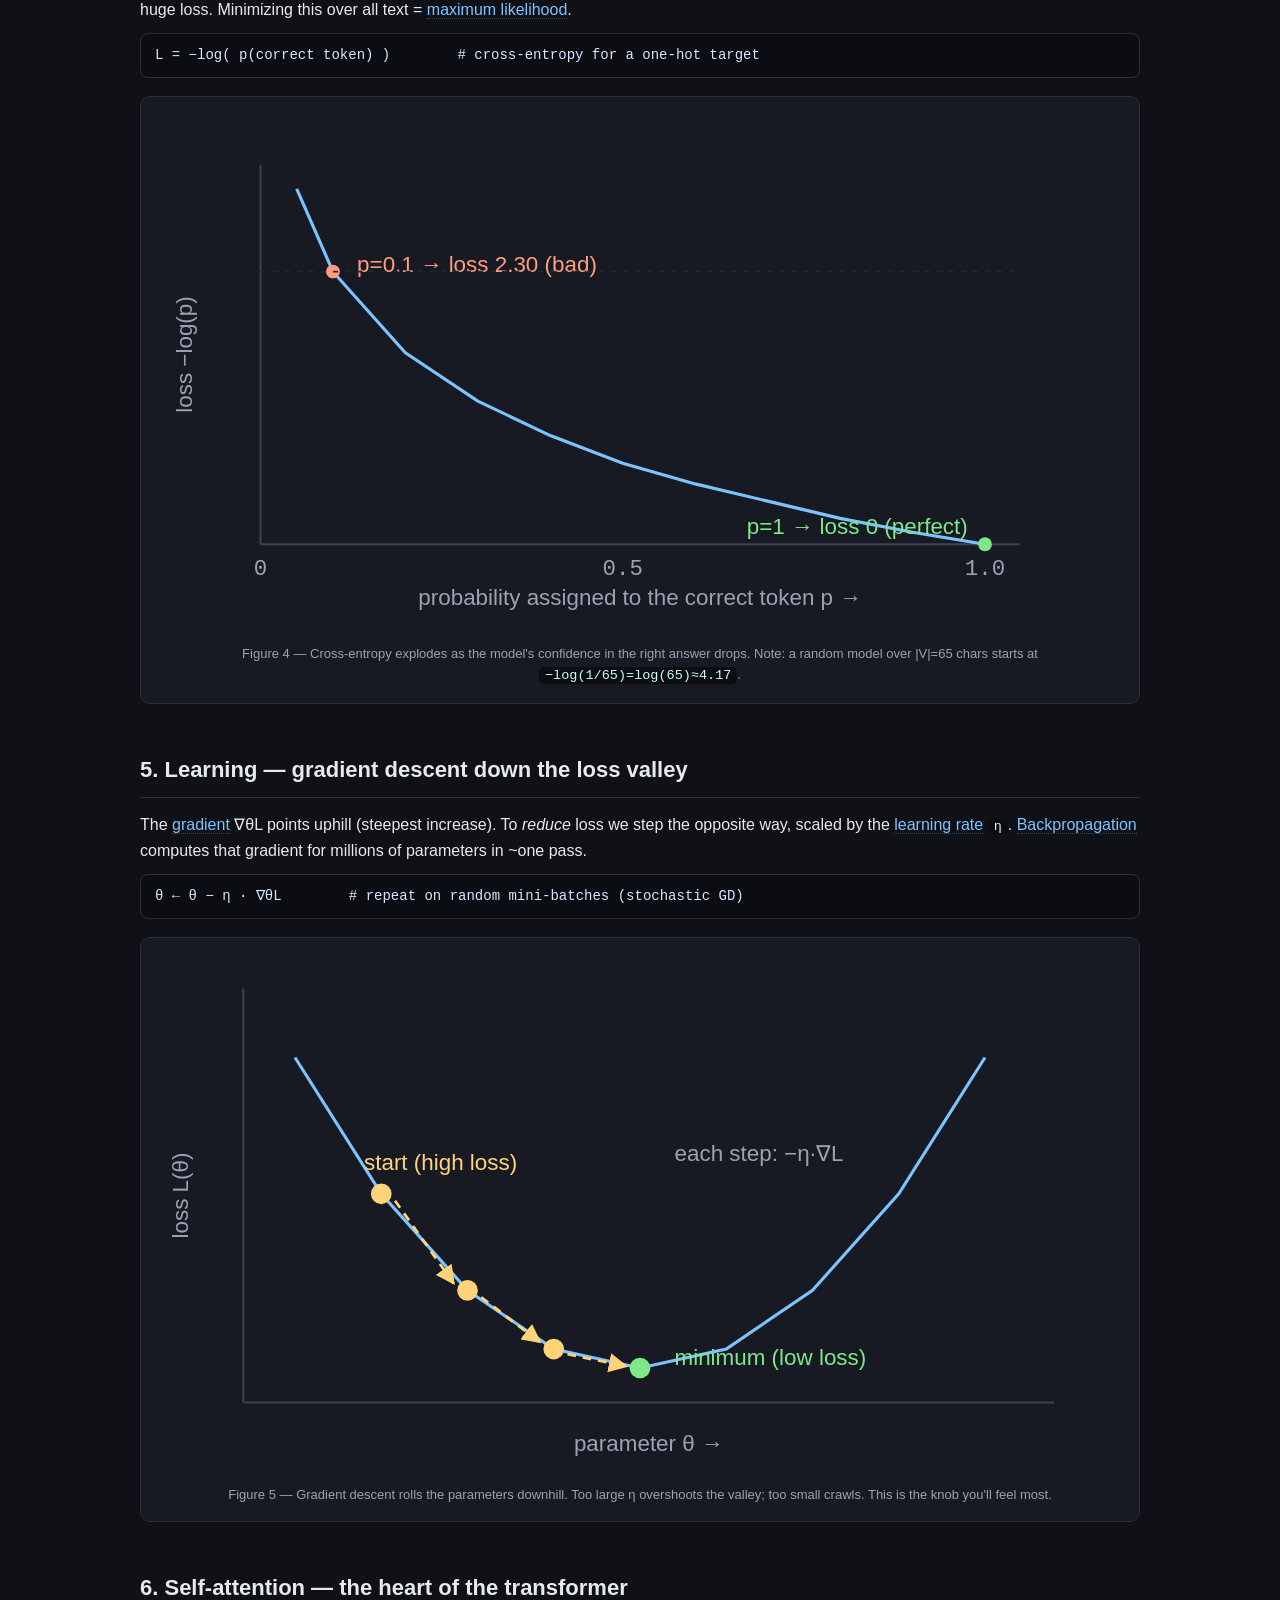
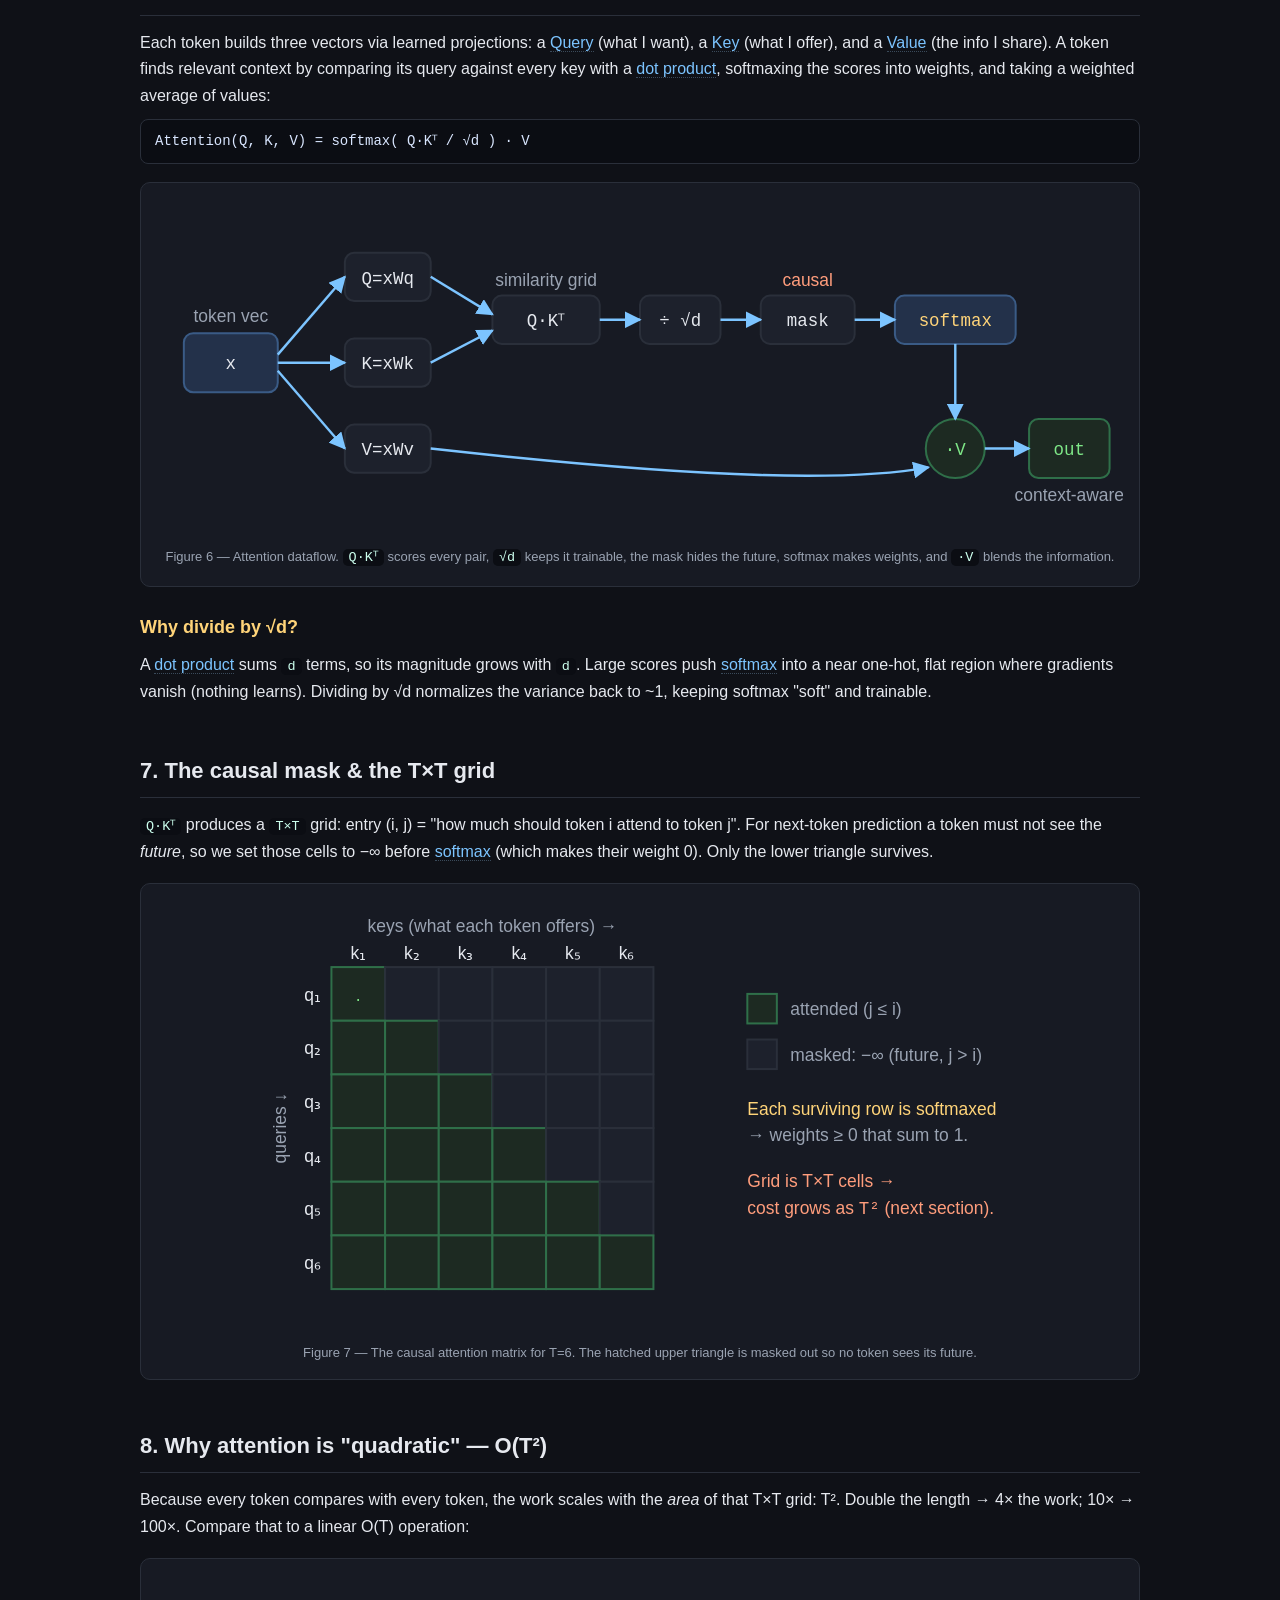
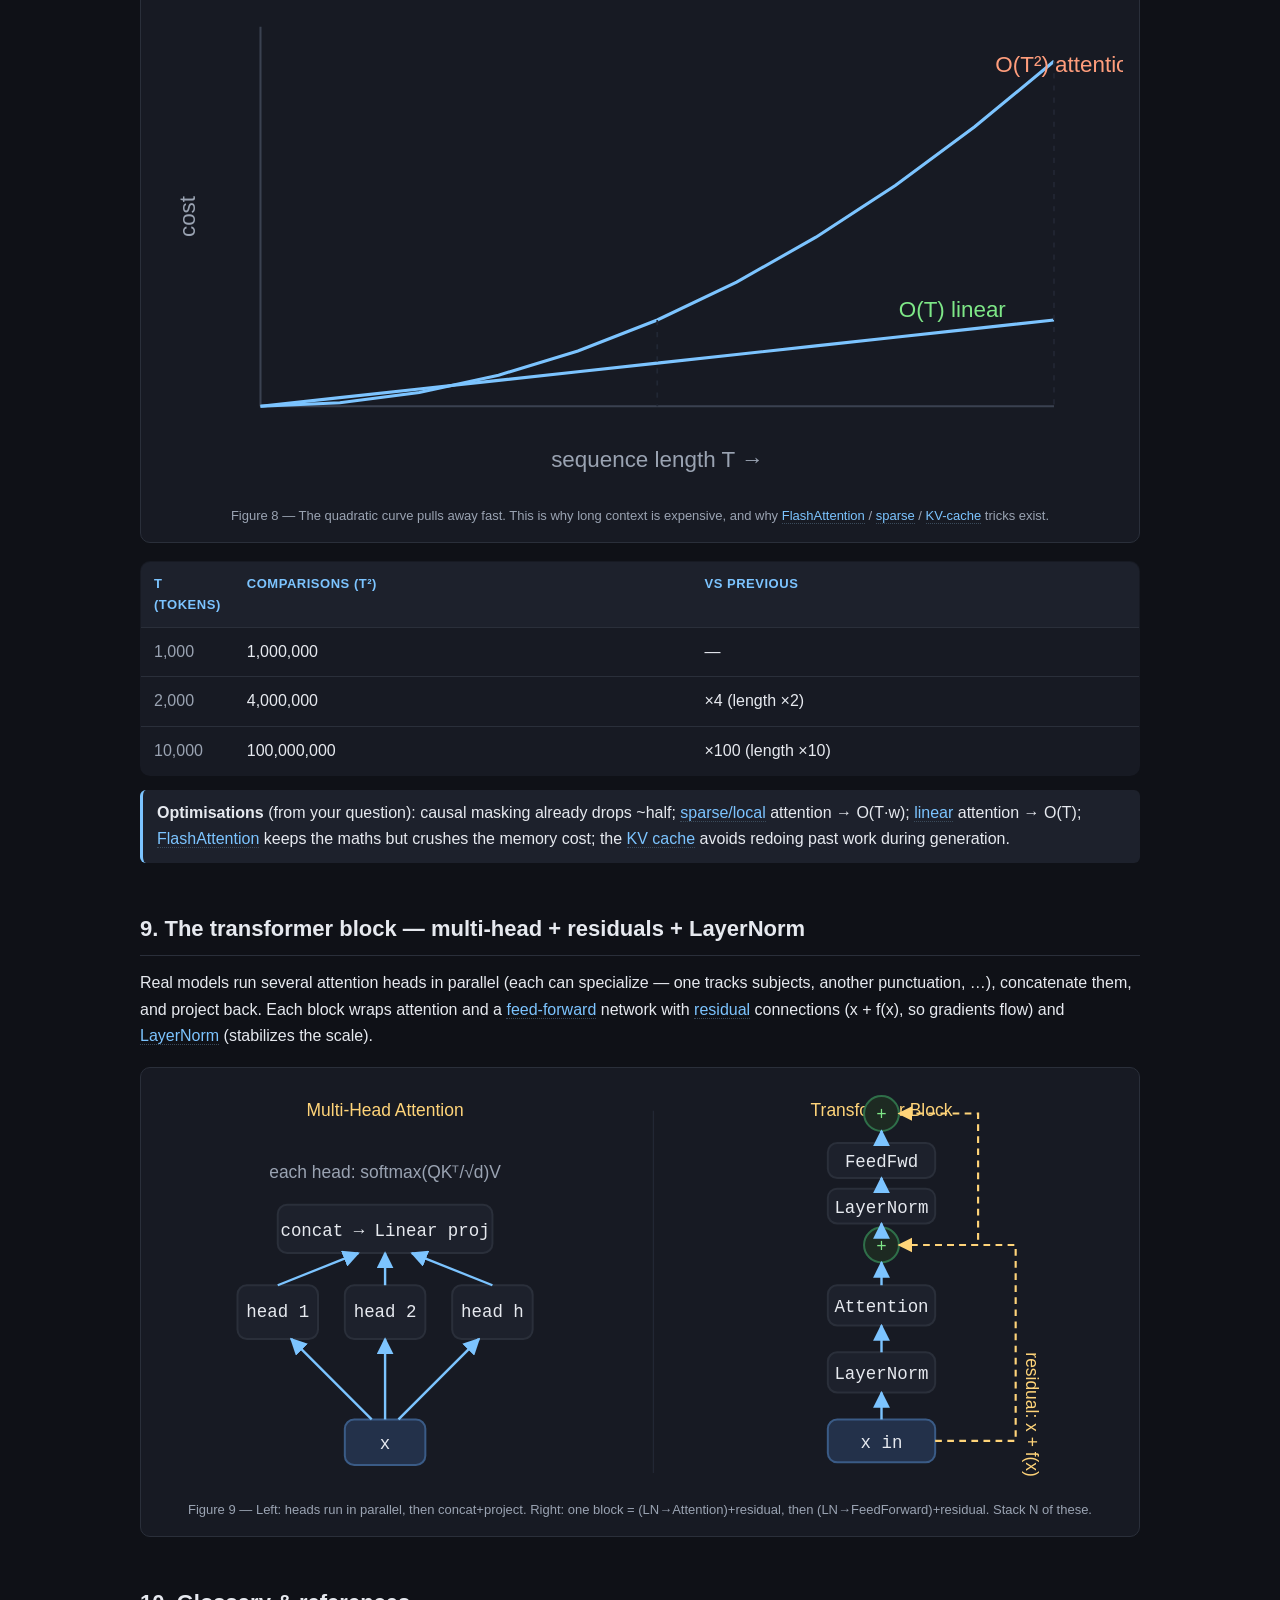
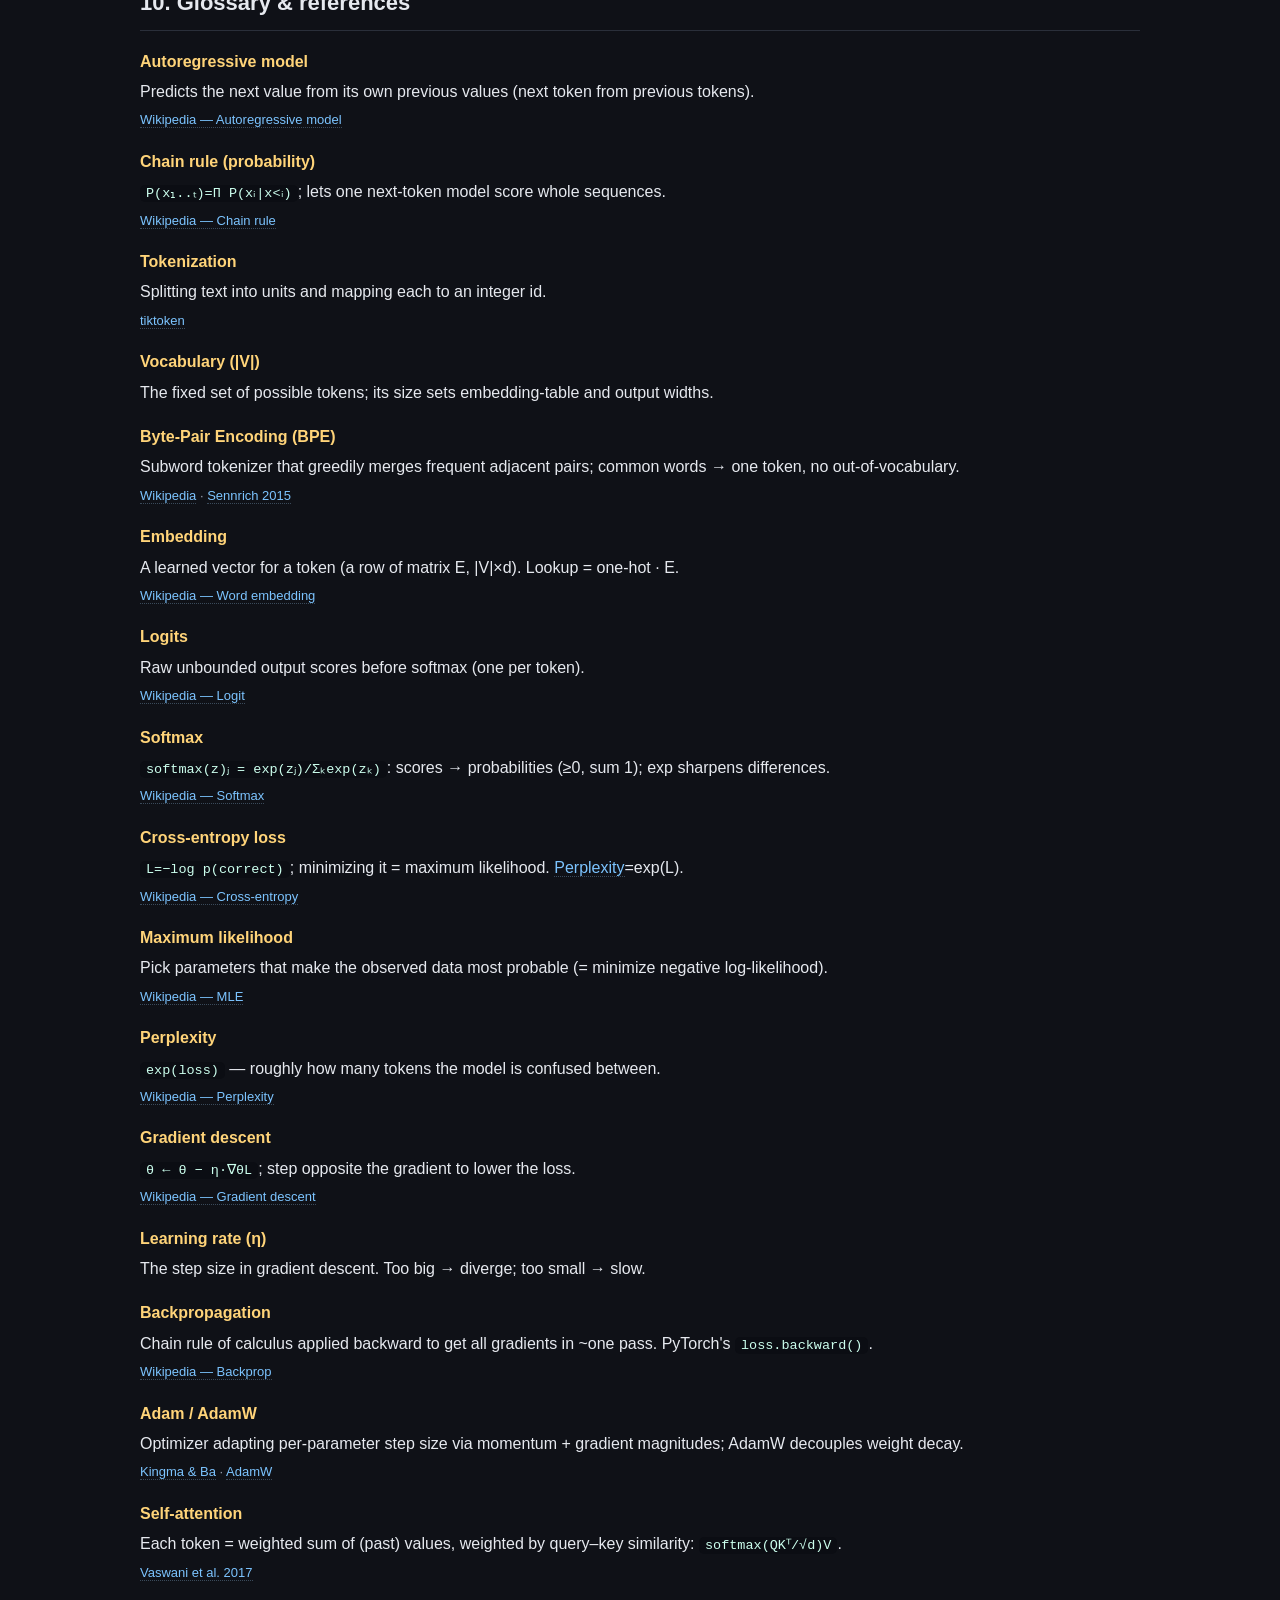
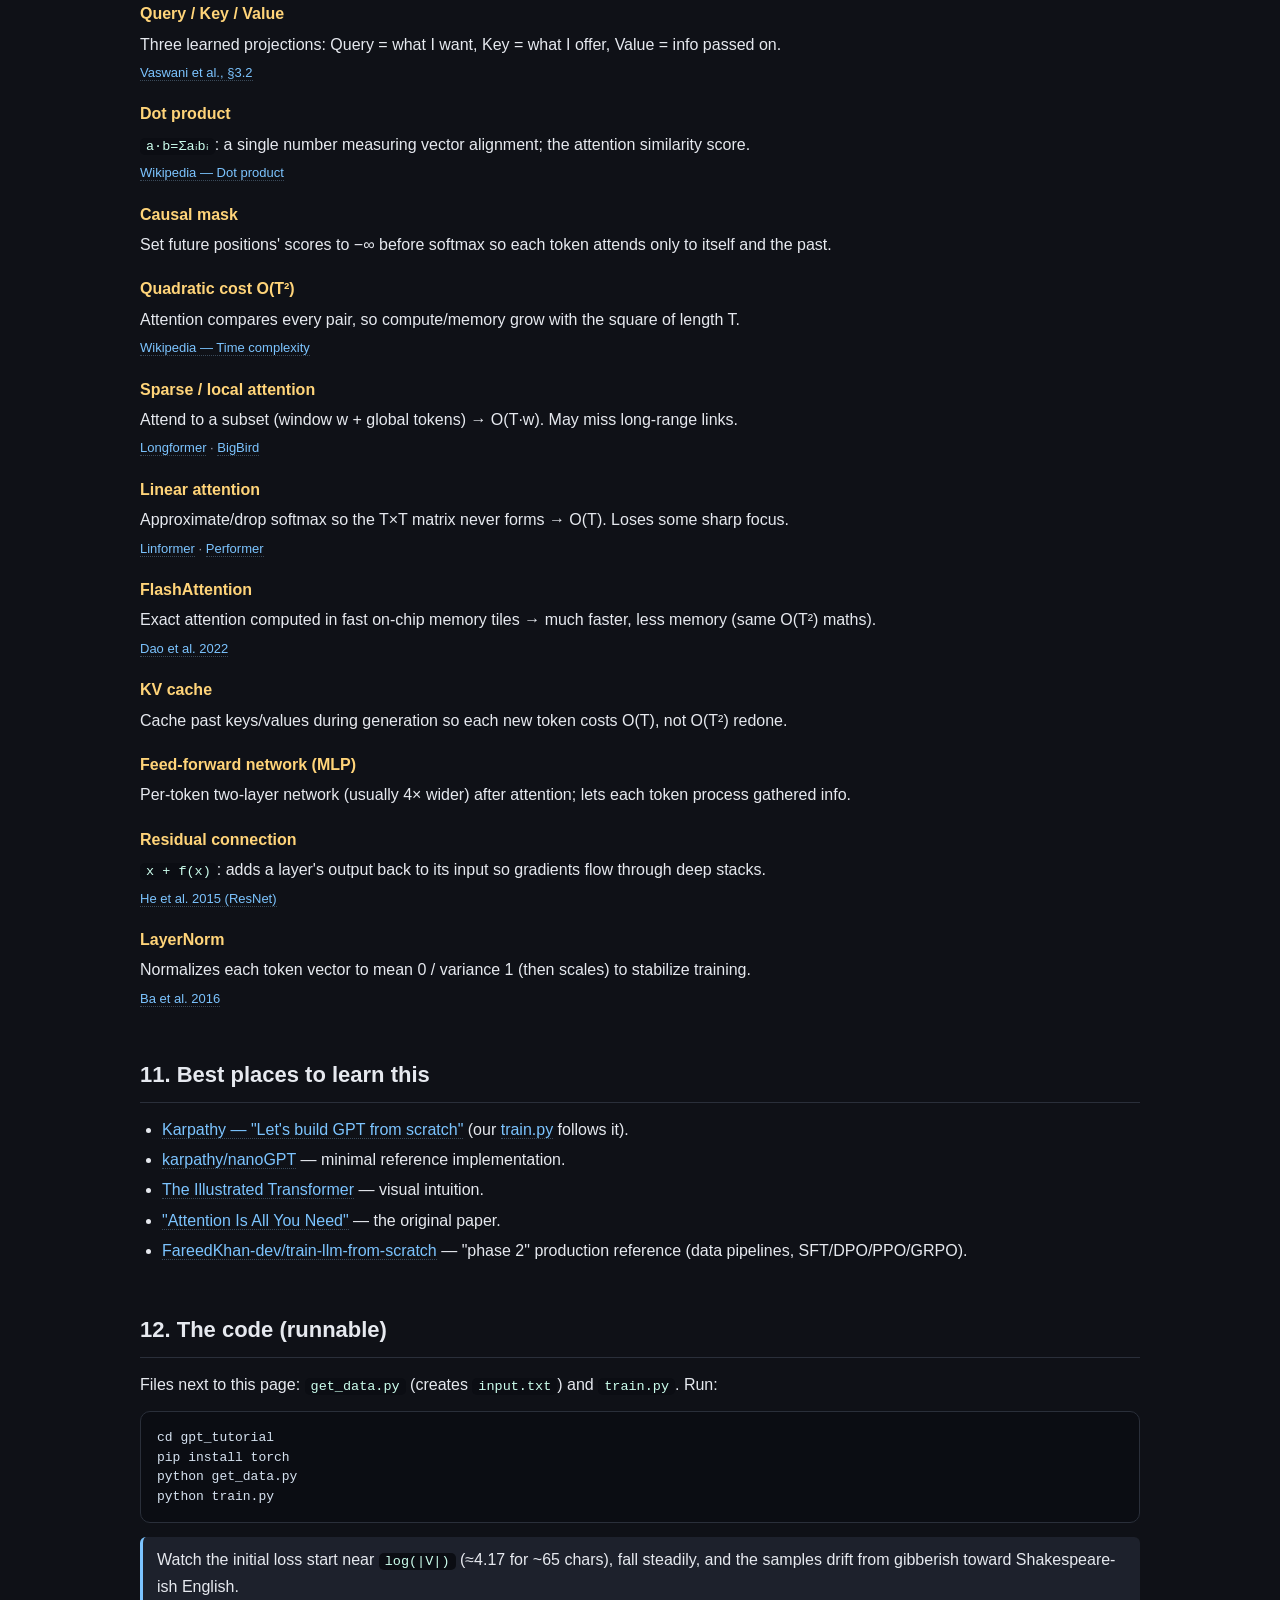
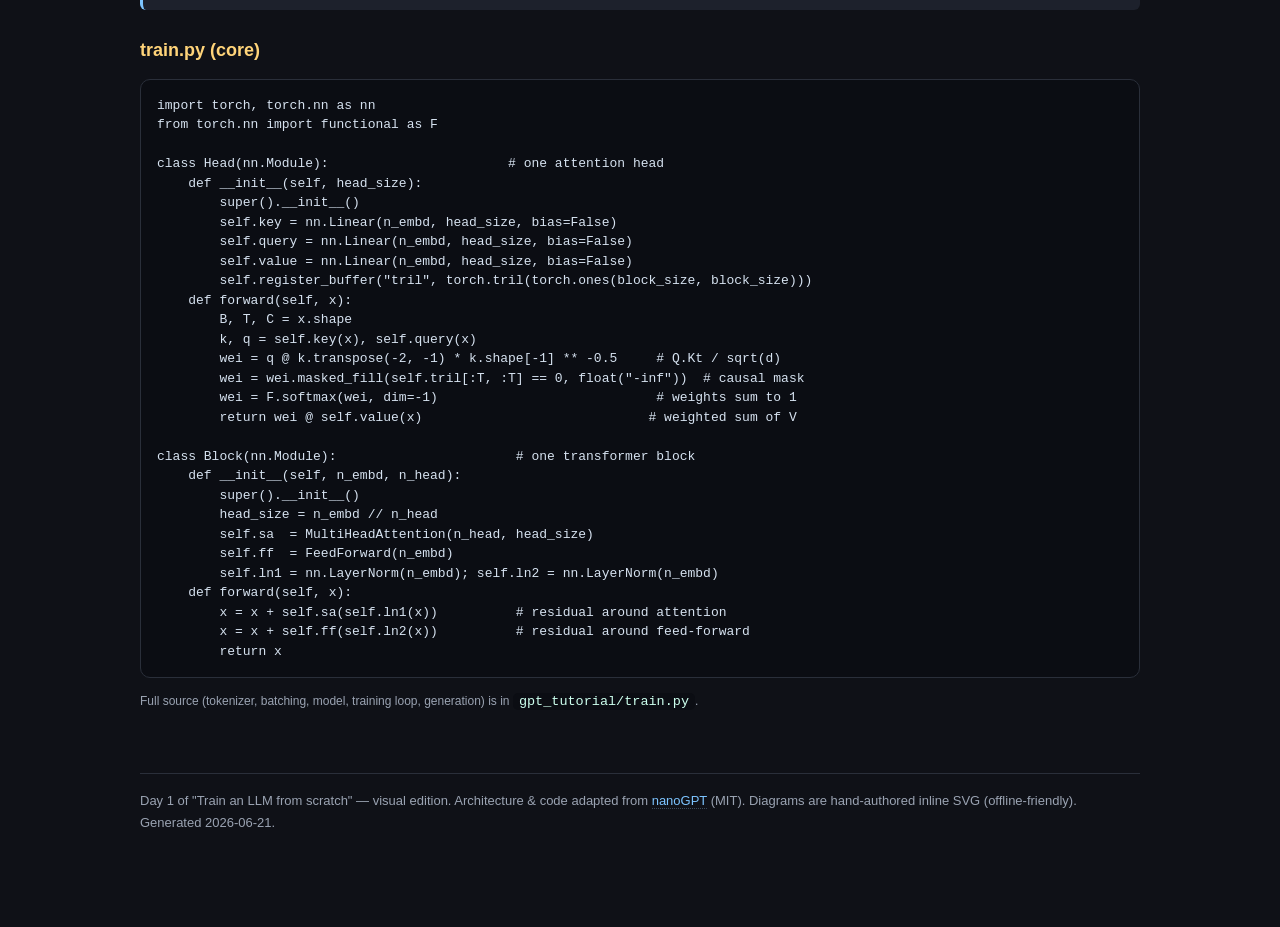
==== commit 2b36075b: "Day 1 tutorial: add SVG diagrams, graphs & flowcharts Visual edition of day1.html with hand-authored" ====
--- a/gpt_tutorial/day1.html
+++ b/gpt_tutorial/day1.html
@@ -3,12 +3,12 @@
 <head>
 <meta charset="utf-8">
 <meta name="viewport" content="width=device-width, initial-scale=1">
-<title>Train an LLM from Scratch — Day 1</title>
+<title>Train an LLM from Scratch — Day 1 (Visual)</title>
 <style>
   :root{
     --bg:#0f1117; --panel:#171a23; --panel2:#1d212c; --text:#e6e9ef;
     --muted:#9aa3b2; --accent:#7cc4ff; --accent2:#ffd479; --line:#2a2f3a;
-    --good:#7ee787; --code:#0b0d13;
+    --good:#7ee787; --code:#0b0d13; --warn:#ff9d7c;
   }
   *{box-sizing:border-box}
   body{margin:0;background:var(--bg);color:var(--text);
@@ -16,7 +16,7 @@
   .wrap{max-width:1040px;margin:0 auto;padding:32px 20px 96px;}
   header h1{font-size:30px;margin:0 0 6px;}
   header .sub{color:var(--muted);margin:0 0 4px;}
-  h2{margin:44px 0 14px;font-size:22px;border-bottom:1px solid var(--line);padding-bottom:8px;}
+  h2{margin:48px 0 14px;font-size:22px;border-bottom:1px solid var(--line);padding-bottom:8px;}
   h3{margin:26px 0 10px;font-size:18px;color:var(--accent2);}
   p{margin:10px 0;}
   a{color:var(--accent);text-decoration:none;border-bottom:1px dotted #3a4a5a;}
@@ -31,7 +31,6 @@
   th{background:var(--panel2);color:var(--accent);font-size:13px;text-transform:uppercase;letter-spacing:.04em;}
   tr:last-child td{border-bottom:none;}
   td:first-child{color:var(--muted);font-variant-numeric:tabular-nums;width:34px;}
-  .tag{display:inline-block;background:#23314a;color:#bcd;border-radius:6px;padding:1px 7px;font-size:12px;}
   .glossary dt{font-weight:700;color:var(--accent2);margin-top:18px;}
   .glossary dd{margin:4px 0 0;color:var(--text);}
   .glossary .refs{font-size:13px;color:var(--muted);margin-top:4px;}
@@ -40,410 +39,615 @@
     font-family:"SF Mono",ui-monospace,Menlo,Consolas,monospace;color:#d6e2f0;}
   .note{background:var(--panel2);border-left:3px solid var(--accent);padding:10px 14px;border-radius:6px;margin:14px 0;}
   .ok{color:var(--good);}
-  ul{margin:8px 0 8px 0;padding-left:22px;}
-  li{margin:4px 0;}
+  ul{margin:8px 0;padding-left:22px;} li{margin:4px 0;}
   footer{margin-top:60px;color:var(--muted);font-size:13px;border-top:1px solid var(--line);padding-top:16px;}
   .back{font-size:12px;color:var(--muted);}
+  /* figures / svg */
+  figure{margin:18px 0;background:var(--panel);border:1px solid var(--line);border-radius:10px;padding:16px;}
+  figure svg{display:block;width:100%;height:auto;}
+  figcaption{color:var(--muted);font-size:13px;margin-top:12px;text-align:center;}
+  figure svg text{fill:#e6e9ef;font-family:-apple-system,Segoe UI,Roboto,sans-serif;font-size:13px;}
+  figure svg .mut{fill:#9aa3b2;}
+  figure svg .acc{fill:#7cc4ff;} figure svg .acc2{fill:#ffd479;}
+  figure svg .good{fill:#7ee787;} figure svg .warn{fill:#ff9d7c;}
+  figure svg .mono{font-family:"SF Mono",ui-monospace,Menlo,Consolas,monospace;}
+  figure svg .box{fill:#1d212c;stroke:#2a2f3a;stroke-width:1.5;}
+  figure svg .boxa{fill:#23314a;stroke:#3a5b86;stroke-width:1.5;}
+  figure svg .boxg{fill:#1d2a22;stroke:#2f6f49;stroke-width:1.5;}
+  figure svg .edge{stroke:#7cc4ff;stroke-width:1.8;fill:none;}
+  figure svg .edged{stroke:#ffd479;stroke-width:1.6;fill:none;stroke-dasharray:5 4;}
+  figure svg .axis{stroke:#3a4150;stroke-width:1.2;}
+  figure svg .grid{stroke:#222734;stroke-width:1;}
 </style>
 </head>
 <body>
+<!-- shared SVG defs: arrowheads + patterns -->
+<svg width="0" height="0" style="position:absolute" aria-hidden="true"><defs>
+  <marker id="arrow" viewBox="0 0 10 10" refX="9" refY="5" markerWidth="7" markerHeight="7" orient="auto-start-reverse">
+    <path d="M0,0 L10,5 L0,10 z" fill="#7cc4ff"/></marker>
+  <marker id="arrowy" viewBox="0 0 10 10" refX="9" refY="5" markerWidth="7" markerHeight="7" orient="auto-start-reverse">
+    <path d="M0,0 L10,5 L0,10 z" fill="#ffd479"/></marker>
+  <marker id="arrowg" viewBox="0 0 10 10" refX="9" refY="5" markerWidth="7" markerHeight="7" orient="auto-start-reverse">
+    <path d="M0,0 L10,5 L0,10 z" fill="#7ee787"/></marker>
+  <pattern id="hatch" width="7" height="7" patternUnits="userSpaceOnUse" patternTransform="rotate(45)">
+    <line x1="0" y1="0" x2="0" y2="7" stroke="#33384a" stroke-width="2.4"/></pattern>
+</defs></svg>
+
 <div class="wrap">
 
 <header>
-  <h1>🧠 Train an LLM from Scratch — Day 1</h1>
-  <p class="sub">Foundations &amp; the attention mechanism — theory and the maths behind it.</p>
-  <p class="sub">Every jargon term links to its <a href="#glossary">definition in the glossary</a>. The runnable code is at the <a href="#code">bottom</a>.</p>
+  <h1>🧠 Train an LLM from Scratch — Day 1 <span style="font-size:15px;color:var(--accent2)">· Visual Edition</span></h1>
+  <p class="sub">Foundations &amp; self-attention — explained with diagrams, graphs and the maths behind them.</p>
+  <p class="sub">Every jargon term links to its <a href="#glossary">definition + references</a>. Runnable code is at the <a href="#code">bottom</a>.</p>
 </header>
 
-<!-- ===================================================================== -->
-<h2 id="bigpicture">1. The big picture</h2>
+<!-- ============================ BIG PICTURE ============================ -->
+<h2 id="bigpicture">1. The big picture — one function, predicting the next token</h2>
 <p>
-A large language model is one function that estimates
+An LLM is a single function estimating
 <span class="formula">P( next token | all previous tokens )</span>
-Using the <a href="#g-chainrule">chain rule of probability</a>, that single conditional is enough to score or generate any text. This makes GPT an
-<a href="#g-autoregressive">autoregressive</a> model. Everything else —
-<a href="#g-embedding">embeddings</a>, <a href="#g-attention">attention</a>,
-the <a href="#g-crossentropy">loss</a> — exists to make that one prediction accurate.
+Run it repeatedly — feed its own output back in — and it generates text. That feedback loop is what <a href="#g-autoregressive">autoregressive</a> means. Here is the whole pipeline we'll build:
 </p>
 
-<!-- ===================================================================== -->
-<h2 id="concepts">2. Day-1 concept map</h2>
+<figure>
+<svg viewBox="0 0 720 560" role="img" aria-label="LLM pipeline flowchart">
+  <!-- boxes -->
+  <rect class="boxa" x="200" y="14"  width="320" height="42" rx="8"/>
+  <text x="360" y="40" text-anchor="middle">Input text &#8201;&#8201; <tspan class="mono acc2">"The cat sa"</tspan></text>
+
+  <rect class="box"  x="200" y="86"  width="320" height="42" rx="8"/>
+  <text x="360" y="105" text-anchor="middle"><a href="#g-token">Tokenize</a> → integer ids</text>
+  <text x="360" y="121" text-anchor="middle" class="mono mut" font-size="12">[20, 8, 5, 0, 3, 1, 20, 0, 19, 1]</text>
+
+  <rect class="box"  x="200" y="158" width="320" height="42" rx="8"/>
+  <text x="360" y="177" text-anchor="middle"><a href="#g-embedding">Token embedding</a> + position</text>
+  <text x="360" y="193" text-anchor="middle" class="mut" font-size="12">each id → a learned vector (dim d)</text>
+
+  <rect class="box"  x="200" y="230" width="320" height="64" rx="8"/>
+  <text x="360" y="252" text-anchor="middle" class="acc2">N × Transformer Block</text>
+  <text x="360" y="270" text-anchor="middle" font-size="12"><a href="#g-attention">Self-Attention</a> → <a href="#g-ffn">Feed-Forward</a></text>
+  <text x="360" y="286" text-anchor="middle" class="mut" font-size="12">tokens exchange &amp; refine information</text>
+
+  <rect class="box"  x="200" y="324" width="320" height="42" rx="8"/>
+  <text x="360" y="343" text-anchor="middle">LayerNorm + Linear head → <a href="#g-logits">logits</a></text>
+  <text x="360" y="359" text-anchor="middle" class="mut" font-size="12">one raw score per vocabulary token</text>
+
+  <rect class="box"  x="200" y="396" width="320" height="42" rx="8"/>
+  <text x="360" y="421" text-anchor="middle"><a href="#g-softmax">Softmax</a> → probability distribution</text>
+
+  <rect class="boxg" x="120" y="486" width="230" height="48" rx="8"/>
+  <text x="235" y="506" text-anchor="middle" class="good">Training</text>
+  <text x="235" y="523" text-anchor="middle" font-size="12"><a href="#g-crossentropy">cross-entropy loss</a></text>
+
+  <rect class="boxa" x="380" y="486" width="230" height="48" rx="8"/>
+  <text x="495" y="506" text-anchor="middle" class="acc2">Generate</text>
+  <text x="495" y="523" text-anchor="middle" font-size="12">sample next token → loop ↺</text>
+
+  <!-- straight arrows -->
+  <path class="edge" d="M360,56  V86"  marker-end="url(#arrow)"/>
+  <path class="edge" d="M360,128 V158" marker-end="url(#arrow)"/>
+  <path class="edge" d="M360,200 V230" marker-end="url(#arrow)"/>
+  <path class="edge" d="M360,294 V324" marker-end="url(#arrow)"/>
+  <path class="edge" d="M360,366 V396" marker-end="url(#arrow)"/>
+  <path class="edge" d="M360,438 V462 H235 V486" marker-end="url(#arrow)"/>
+  <path class="edge" d="M360,462 H495 V486" marker-end="url(#arrow)"/>
+  <!-- generate feedback loop back to input -->
+  <path class="edged" d="M610,510 H660 V30 H520" marker-end="url(#arrowy)"/>
+  <text x="668" y="270" class="acc2" font-size="12" transform="rotate(90 668 270)">append &amp; repeat (autoregression)</text>
+</svg>
+<figcaption>Figure 1 — The full forward pass. Training compares the probabilities to the true next token; generation samples one and feeds it back.</figcaption>
+</figure>
+
+<p>The rest of Day 1 zooms into each box, with the maths. Quick map of concepts:</p>
+
 <table>
-  <thead>
-    <tr><th>#</th><th>Concept</th><th>Plain English</th><th>The maths</th><th>Why it matters</th></tr>
-  </thead>
+  <thead><tr><th>#</th><th>Concept</th><th>Plain English</th><th>The maths</th></tr></thead>
   <tbody>
-    <tr>
-      <td>1</td>
-      <td><a href="#g-autoregressive">Autoregressive&nbsp;LM</a></td>
-      <td>Predict the next token from the previous ones; repeat to generate.</td>
-      <td><span class="formula">P(x₁..ₜ)=Π P(xᵢ|x₁..ᵢ₋₁)</span> via the <a href="#g-chainrule">chain rule</a>.</td>
-      <td>Turns "model a whole sentence" into one repeatable prediction.</td>
-    </tr>
-    <tr>
-      <td>2</td>
-      <td><a href="#g-token">Tokenization</a></td>
-      <td>Map text to integer ids from a fixed <a href="#g-vocab">vocabulary</a>.</td>
-      <td>text → ids ∈ {0 … |V|−1}</td>
-      <td>Models do maths on numbers, not letters. Granularity (char vs <a href="#g-bpe">BPE</a>) trades vocab size against sequence length.</td>
-    </tr>
-    <tr>
-      <td>3</td>
-      <td><a href="#g-embedding">Embeddings</a></td>
-      <td>Each token id becomes a learned vector.</td>
-      <td>token i → row E[i] of matrix E (|V|×d); same as one‑hot · E.</td>
-      <td>Gives tokens geometry/meaning that gradient descent discovers.</td>
-    </tr>
-    <tr>
-      <td>4</td>
-      <td><a href="#g-logits">Logits</a> → <a href="#g-softmax">softmax</a></td>
-      <td>Model outputs raw scores; softmax turns them into probabilities.</td>
-      <td><span class="formula">softmax(z)ⱼ = exp(zⱼ) / Σₖ exp(zₖ)</span></td>
-      <td>Produces a valid probability distribution over the vocabulary (≥0, sums to 1).</td>
-    </tr>
-    <tr>
-      <td>5</td>
-      <td><a href="#g-crossentropy">Cross-entropy loss</a></td>
-      <td>Penalty for being confident and wrong; small when right.</td>
-      <td><span class="formula">L = −log P(correct token)</span> (= negative <a href="#g-mle">log-likelihood</a>)</td>
-      <td>The single number we minimize. Starts near <code>log|V|</code> for a random model.</td>
-    </tr>
-    <tr>
-      <td>6</td>
-      <td><a href="#g-gd">Gradient descent</a> + <a href="#g-backprop">backprop</a></td>
-      <td>Nudge every parameter in the direction that lowers the loss.</td>
-      <td><span class="formula">θ ← θ − η · ∇θ L</span></td>
-      <td>How the model actually learns. <a href="#g-adam">Adam</a> is the smarter step rule we use.</td>
-    </tr>
-    <tr>
-      <td>7</td>
-      <td><a href="#g-attention">Self-attention</a></td>
-      <td>Each token gathers info from the tokens it finds relevant.</td>
-      <td><span class="formula">Attention(Q,K,V) = softmax(Q·Kᵀ / √d) · V</span></td>
-      <td>The core mechanism of the transformer; lets context flow between tokens.</td>
-    </tr>
-    <tr>
-      <td>8</td>
-      <td><a href="#g-qkv">Query / Key / Value</a></td>
-      <td>Q = what I want, K = what each token offers, V = the info handed over.</td>
-      <td>q=x·W_Q, k=x·W_K, v=x·W_V; score = <a href="#g-dot">q·k</a>.</td>
-      <td>The "search" that decides where each token looks.</td>
-    </tr>
-    <tr>
-      <td>9</td>
-      <td><a href="#g-causal">Causal mask</a></td>
-      <td>A token may only look at the past, never the future.</td>
-      <td>set scoreᵢⱼ = −∞ for j &gt; i before <a href="#g-softmax">softmax</a>.</td>
-      <td>Without it the model could "cheat" by seeing the answer.</td>
-    </tr>
-    <tr>
-      <td>10</td>
-      <td><a href="#g-quadratic">Quadratic cost</a></td>
-      <td>Every token compares with every token → a T×T grid.</td>
-      <td>cost ∝ T² (2× longer ⇒ 4× work).</td>
-      <td>Why long context is expensive; motivates <a href="#g-sparse">sparse</a>/<a href="#g-flash">FlashAttention</a>.</td>
-    </tr>
+    <tr><td>1</td><td><a href="#g-autoregressive">Autoregressive LM</a></td><td>Predict next token, repeat.</td><td><span class="mono">P(x₁..ₜ)=Π P(xᵢ|x&lt;ᵢ)</span></td></tr>
+    <tr><td>2</td><td><a href="#g-token">Tokenization</a></td><td>Text → integer ids.</td><td>text → {0…|V|−1}</td></tr>
+    <tr><td>3</td><td><a href="#g-embedding">Embeddings</a></td><td>Each id → learned vector.</td><td>id i → row E[i]</td></tr>
+    <tr><td>4</td><td><a href="#g-softmax">Softmax</a></td><td>Scores → probabilities.</td><td><span class="mono">exp(zⱼ)/Σexp(zₖ)</span></td></tr>
+    <tr><td>5</td><td><a href="#g-crossentropy">Cross-entropy</a></td><td>Penalty for being wrong.</td><td><span class="mono">−log p(correct)</span></td></tr>
+    <tr><td>6</td><td><a href="#g-gd">Gradient descent</a></td><td>Nudge params downhill.</td><td><span class="mono">θ ← θ − η∇θL</span></td></tr>
+    <tr><td>7</td><td><a href="#g-attention">Self-attention</a></td><td>Tokens gather context.</td><td><span class="mono">softmax(QKᵀ/√d)V</span></td></tr>
   </tbody>
 </table>
 
-<!-- ===================================================================== -->
-<h2 id="qa">3. Questions I asked (and the answers)</h2>
+<!-- ============================ TOKENIZE + EMBED ============================ -->
+<h2 id="tokembed">2. Tokenize &amp; embed — turning letters into vectors</h2>
+<p>
+Computers do maths on numbers, not letters. <a href="#g-token">Tokenization</a> maps each character to an integer id from a fixed <a href="#g-vocab">vocabulary</a>. Each id is then looked up in an <a href="#g-embedding">embedding</a> matrix <code>E</code> (shape <code>|V| × d</code>) to get a learned vector. Looking up row <code>i</code> is mathematically identical to multiplying a <em>one-hot</em> vector by <code>E</code>:
+</p>
+<span class="formula">embedding(i) = oneHot(i) · E      (picks row i of E)</span>
+
+<figure>
+<svg viewBox="0 0 720 300" role="img" aria-label="Embedding lookup">
+  <!-- char -> id -->
+  <text x="40" y="40" class="mut" font-size="12">character</text>
+  <rect class="boxa" x="40" y="50" width="60" height="40" rx="7"/>
+  <text x="70" y="75" text-anchor="middle" class="mono acc2">'c'</text>
+  <path class="edge" d="M100,70 H150" marker-end="url(#arrow)"/>
+  <text x="125" y="60" text-anchor="middle" class="mut" font-size="11">stoi</text>
+  <rect class="box" x="150" y="50" width="60" height="40" rx="7"/>
+  <text x="180" y="75" text-anchor="middle" class="mono">3</text>
+
+  <!-- one-hot -->
+  <text x="150" y="125" class="mut" font-size="12">one-hot (row selector)</text>
+  <g class="mono" font-size="12" text-anchor="middle">
+    <rect class="box" x="150" y="135" width="34" height="120"/>
+    <line class="grid" x1="150" y1="155" x2="184" y2="155"/><line class="grid" x1="150" y1="175" x2="184" y2="175"/>
+    <rect x="150" y="175" width="34" height="20" fill="#3a5b86"/>
+    <line class="grid" x1="150" y1="195" x2="184" y2="195"/><line class="grid" x1="150" y1="215" x2="184" y2="215"/><line class="grid" x1="150" y1="235" x2="184" y2="235"/>
+    <text x="167" y="150">0</text><text x="167" y="170">0</text><text x="167" y="190" class="acc2">1</text><text x="167" y="210">0</text><text x="167" y="230">0</text><text x="167" y="250">0</text>
+  </g>
+
+  <text x="210" y="200" class="mut mono">×</text>
+
+  <!-- E matrix -->
+  <text x="360" y="125" text-anchor="middle" class="mut" font-size="12">embedding matrix E  (|V| rows × d cols)</text>
+  <g>
+    <rect class="box" x="240" y="135" width="240" height="120"/>
+    <!-- row grid -->
+    <line class="grid" x1="240" y1="155" x2="480" y2="155"/><line class="grid" x1="240" y1="175" x2="480" y2="175"/>
+    <line class="grid" x1="240" y1="195" x2="480" y2="195"/><line class="grid" x1="240" y1="215" x2="480" y2="215"/><line class="grid" x1="240" y1="235" x2="480" y2="235"/>
+    <!-- highlight row 3 (y 175..195) -->
+    <rect x="240" y="175" width="240" height="20" fill="#23314a"/>
+    <text x="360" y="190" text-anchor="middle" class="mono acc2" font-size="11">0.21  -0.74  0.06  …  0.55</text>
+  </g>
+
+  <path class="edge" d="M480,185 H540" marker-end="url(#arrow)"/>
+  <text x="510" y="175" text-anchor="middle" class="mut" font-size="11">=</text>
+
+  <!-- result vector -->
+  <text x="630" y="125" text-anchor="middle" class="mut" font-size="12">vector for 'c'</text>
+  <rect class="boxg" x="560" y="160" width="140" height="50" rx="7"/>
+  <text x="630" y="190" text-anchor="middle" class="mono good" font-size="11">[0.21,-0.74,…,0.55]</text>
+  <text x="630" y="240" text-anchor="middle" class="mut" font-size="11">d numbers, learned by training</text>
+</svg>
+<figcaption>Figure 2 — Embedding lookup. The one-hot for id 3 selects row 3 of <code>E</code>. These vectors start random and become meaningful via <a href="#g-gd">gradient descent</a>.</figcaption>
+</figure>
+
+<!-- ============================ SOFTMAX ============================ -->
+<h2 id="softmax">3. Softmax — turning scores into probabilities</h2>
+<p>The model outputs <a href="#g-logits">logits</a> (raw, unbounded scores). <a href="#g-softmax">Softmax</a> converts them into a probability distribution — all values ≥ 0, summing to 1. The <code>exp</code> makes everything positive <em>and sharpens</em> differences, so the model can focus on the most likely tokens:</p>
+<span class="formula">softmax(z)ⱼ = exp(zⱼ) / Σₖ exp(zₖ)</span>
+
+<figure>
+<svg viewBox="0 0 720 260" role="img" aria-label="Softmax bar chart">
+  <!-- baseline -->
+  <line class="axis" x1="50" y1="210" x2="300" y2="210"/>
+  <line class="axis" x1="430" y1="210" x2="690" y2="210"/>
+  <text x="175" y="235" text-anchor="middle" class="mut">logits z (raw scores)</text>
+  <text x="560" y="235" text-anchor="middle" class="mut">probabilities (sum = 1.0)</text>
+
+  <!-- logit bars: 2.0,1.0,0.1 -> heights 120,60,6 -->
+  <rect class="boxa" x="80"  y="90"  width="46" height="120"/>
+  <rect class="boxa" x="160" y="150" width="46" height="60"/>
+  <rect class="boxa" x="240" y="204" width="46" height="6"/>
+  <text x="103" y="82"  text-anchor="middle" class="mono acc2">2.0</text>
+  <text x="183" y="142" text-anchor="middle" class="mono acc2">1.0</text>
+  <text x="263" y="196" text-anchor="middle" class="mono acc2">0.1</text>
+
+  <!-- arrow -->
+  <path class="edge" d="M310,130 H420" marker-end="url(#arrow)"/>
+  <text x="365" y="120" text-anchor="middle" class="acc">softmax</text>
+
+  <!-- prob bars: .659,.242,.099 -> heights 120,44,18 -->
+  <rect class="boxg" x="460" y="90"  width="46" height="120"/>
+  <rect class="boxg" x="540" y="166" width="46" height="44"/>
+  <rect class="boxg" x="620" y="192" width="46" height="18"/>
+  <text x="483" y="82"  text-anchor="middle" class="mono good">0.66</text>
+  <text x="563" y="158" text-anchor="middle" class="mono good">0.24</text>
+  <text x="643" y="184" text-anchor="middle" class="mono good">0.10</text>
+</svg>
+<figcaption>Figure 3 — A small lead in the logit (2.0 vs 1.0) becomes a big lead in probability (0.66 vs 0.24). That sharpening is softmax's superpower.</figcaption>
+</figure>
+
+<!-- ============================ CROSS ENTROPY ============================ -->
+<h2 id="loss">4. The loss — cross-entropy (how wrong are we?)</h2>
+<p>We know the true next token. If the model gave it probability <code>p</code>, the loss is <span class="mono">−log(p)</span>. Perfect (<code>p=1</code>) → 0 loss; confident-and-wrong (<code>p→0</code>) → huge loss. Minimizing this over all text = <a href="#g-mle">maximum likelihood</a>.</p>
+<span class="formula">L = −log( p(correct token) )        # cross-entropy for a one-hot target</span>
+
+<figure>
+<svg viewBox="0 0 560 300" role="img" aria-label="Cross-entropy loss curve">
+  <!-- axes -->
+  <line class="axis" x1="60" y1="250" x2="500" y2="250"/>
+  <line class="axis" x1="60" y1="30"  x2="60"  y2="250"/>
+  <text x="280" y="285" text-anchor="middle" class="mut">probability assigned to the correct token  p →</text>
+  <text x="20" y="140" text-anchor="middle" class="mut" transform="rotate(-90 20 140)">loss  −log(p)</text>
+  <!-- x ticks -->
+  <text x="60"  y="268" text-anchor="middle" class="mut mono" font-size="11">0</text>
+  <text x="270" y="268" text-anchor="middle" class="mut mono" font-size="11">0.5</text>
+  <text x="480" y="268" text-anchor="middle" class="mut mono" font-size="11">1.0</text>
+  <!-- curve -->
+  <polyline class="edge" stroke="#7ee787" points="81,44 102,92 144,139 186,167 228,187 270,203 312,215 354,225 396,235 438,243 480,250"/>
+  <!-- annotations -->
+  <circle cx="480" cy="250" r="4" class="good" fill="#7ee787"/>
+  <text x="470" y="244" text-anchor="end" class="good" font-size="12">p=1 → loss 0 (perfect)</text>
+  <circle cx="102" cy="92" r="4" fill="#ff9d7c"/>
+  <text x="116" y="92" class="warn" font-size="12">p=0.1 → loss 2.30 (bad)</text>
+  <line class="grid" x1="60" y1="92" x2="500" y2="92" stroke-dasharray="3 4"/>
+</svg>
+<figcaption>Figure 4 — Cross-entropy explodes as the model's confidence in the right answer drops. Note: a random model over |V|=65 chars starts at <code>−log(1/65)=log(65)≈4.17</code>.</figcaption>
+</figure>
+
+<!-- ============================ GRADIENT DESCENT ============================ -->
+<h2 id="gd">5. Learning — gradient descent down the loss valley</h2>
+<p>The <a href="#g-gd">gradient</a> <span class="mono">∇θL</span> points uphill (steepest increase). To <em>reduce</em> loss we step the opposite way, scaled by the <a href="#g-lr">learning rate</a> <code>η</code>. <a href="#g-backprop">Backpropagation</a> computes that gradient for millions of parameters in ~one pass.</p>
+<span class="formula">θ ← θ − η · ∇θL        # repeat on random mini-batches (stochastic GD)</span>
+
+<figure>
+<svg viewBox="0 0 560 300" role="img" aria-label="Gradient descent on a loss curve">
+  <!-- axes -->
+  <line class="axis" x1="50" y1="260" x2="520" y2="260"/>
+  <line class="axis" x1="50" y1="20"  x2="50"  y2="260"/>
+  <text x="285" y="288" text-anchor="middle" class="mut">parameter θ →</text>
+  <text x="18" y="140" text-anchor="middle" class="mut" transform="rotate(-90 18 140)">loss L(θ)</text>
+  <!-- valley curve (lower on screen = lower loss) -->
+  <polyline class="edge" points="80,60 130,139 180,195 230,229 280,240 330,229 380,195 430,139 480,60"/>
+  <!-- descending dots -->
+  <circle cx="130" cy="139" r="6" fill="#ffd479"/>
+  <circle cx="180" cy="195" r="6" fill="#ffd479"/>
+  <circle cx="230" cy="229" r="6" fill="#ffd479"/>
+  <circle cx="280" cy="240" r="6" fill="#7ee787"/>
+  <!-- step arrows -->
+  <path class="edged" d="M138,143 L172,191" marker-end="url(#arrowy)"/>
+  <path class="edged" d="M188,199 L222,225" marker-end="url(#arrowy)"/>
+  <path class="edged" d="M238,232 L272,239" marker-end="url(#arrowy)"/>
+  <text x="120" y="125" class="acc2" font-size="12">start (high loss)</text>
+  <text x="300" y="238" class="good" font-size="12">minimum (low loss)</text>
+  <text x="300" y="120" class="mut" font-size="12">each step: −η·∇L</text>
+</svg>
+<figcaption>Figure 5 — Gradient descent rolls the parameters downhill. Too large η overshoots the valley; too small crawls. This is the knob you'll feel most.</figcaption>
+</figure>
+
+<!-- ============================ ATTENTION ============================ -->
+<h2 id="attention">6. Self-attention — the heart of the transformer</h2>
+<p>
+Each token builds three vectors via learned projections: a <a href="#g-qkv">Query</a> (what I want), a <a href="#g-qkv">Key</a> (what I offer), and a <a href="#g-qkv">Value</a> (the info I share). A token finds relevant context by comparing its query against every key with a <a href="#g-dot">dot product</a>, softmaxing the scores into weights, and taking a weighted average of values:
+</p>
+<span class="formula">Attention(Q, K, V) = softmax( Q·Kᵀ / √d ) · V</span>
+
+<figure>
+<svg viewBox="0 0 720 250" role="img" aria-label="Attention dataflow">
+  <rect class="boxa" x="20" y="100" width="70" height="44" rx="7"/>
+  <text x="55" y="127" text-anchor="middle" class="mono">x</text>
+  <text x="55" y="92" text-anchor="middle" class="mut" font-size="11">token vec</text>
+
+  <!-- projections -->
+  <rect class="box" x="140" y="40"  width="64" height="36" rx="7"/><text x="172" y="63" text-anchor="middle" class="mono">Q=xWq</text>
+  <rect class="box" x="140" y="104" width="64" height="36" rx="7"/><text x="172" y="127" text-anchor="middle" class="mono">K=xWk</text>
+  <rect class="box" x="140" y="168" width="64" height="36" rx="7"/><text x="172" y="191" text-anchor="middle" class="mono">V=xWv</text>
+  <path class="edge" d="M90,116 L140,58"  marker-end="url(#arrow)"/>
+  <path class="edge" d="M90,122 L140,122" marker-end="url(#arrow)"/>
+  <path class="edge" d="M90,128 L140,186" marker-end="url(#arrow)"/>
+
+  <!-- QK^T -->
+  <rect class="box" x="250" y="72" width="80" height="36" rx="7"/><text x="290" y="95" text-anchor="middle" class="mono">Q·Kᵀ</text>
+  <path class="edge" d="M204,58  L250,86"  marker-end="url(#arrow)"/>
+  <path class="edge" d="M204,122 L250,98" marker-end="url(#arrow)"/>
+  <text x="290" y="65" text-anchor="middle" class="mut" font-size="11">similarity grid</text>
+
+  <rect class="box" x="360" y="72" width="60" height="36" rx="7"/><text x="390" y="95" text-anchor="middle" class="mono">÷ √d</text>
+  <path class="edge" d="M330,90 H360" marker-end="url(#arrow)"/>
+
+  <rect class="box" x="450" y="72" width="70" height="36" rx="7"/><text x="485" y="95" text-anchor="middle" class="mono">mask</text>
+  <path class="edge" d="M420,90 H450" marker-end="url(#arrow)"/>
+  <text x="485" y="65" text-anchor="middle" class="warn" font-size="11">causal</text>
+
+  <rect class="boxa" x="550" y="72" width="90" height="36" rx="7"/><text x="595" y="95" text-anchor="middle" class="mono acc2">softmax</text>
+  <path class="edge" d="M520,90 H550" marker-end="url(#arrow)"/>
+
+  <!-- weighted sum with V -->
+  <circle class="boxg" cx="595" cy="186" r="22"/><text x="595" y="191" text-anchor="middle" class="mono good">·V</text>
+  <path class="edge" d="M595,108 V164" marker-end="url(#arrow)"/>
+  <path class="edge" d="M204,186 C 420,210 520,210 575,200" marker-end="url(#arrow)"/>
+
+  <rect class="boxg" x="650" y="164" width="60" height="44" rx="7"/><text x="680" y="191" text-anchor="middle" class="mono good">out</text>
+  <path class="edge" d="M617,186 H650" marker-end="url(#arrow)"/>
+  <text x="680" y="225" text-anchor="middle" class="mut" font-size="11">context-aware</text>
+</svg>
+<figcaption>Figure 6 — Attention dataflow. <code>Q·Kᵀ</code> scores every pair, <code>√d</code> keeps it trainable, the mask hides the future, softmax makes weights, and <code>·V</code> blends the information.</figcaption>
+</figure>
+
+<h3 id="why-sqrtd">Why divide by √d?</h3>
+<p>A <a href="#g-dot">dot product</a> sums <code>d</code> terms, so its magnitude grows with <code>d</code>. Large scores push <a href="#g-softmax">softmax</a> into a near one-hot, flat region where gradients vanish (nothing learns). Dividing by <span class="mono">√d</span> normalizes the variance back to ~1, keeping softmax "soft" and trainable.</p>
+
+<!-- ============================ CAUSAL MASK ============================ -->
+<h2 id="causal">7. The causal mask &amp; the T×T grid</h2>
+<p>
+<code>Q·Kᵀ</code> produces a <code>T×T</code> grid: entry (i, j) = "how much should token i attend to token j". For next-token prediction a token must not see the <em>future</em>, so we set those cells to <span class="mono">−∞</span> before <a href="#g-softmax">softmax</a> (which makes their weight 0). Only the lower triangle survives.
+</p>
+
+<figure>
+<svg viewBox="0 0 720 320" role="img" aria-label="Causal attention matrix">
+  <!-- column headers -->
+  <g class="mono mut" font-size="12" text-anchor="middle">
+    <text x="150" y="44">k₁</text><text x="190" y="44">k₂</text><text x="230" y="44">k₃</text><text x="270" y="44">k₄</text><text x="310" y="44">k₅</text><text x="350" y="44">k₆</text>
+  </g>
+  <text x="250" y="24" text-anchor="middle" class="mut">keys (what each token offers) →</text>
+  <text x="96" y="170" text-anchor="middle" class="mut" transform="rotate(-90 96 170)">queries ↓</text>
+  <!-- 6x6 grid, cell 40 -->
+  <g class="mono" font-size="11" text-anchor="middle">
+  <!-- generate rows; active if col<=row -->
+  <!-- row1 (i=0): only j0 active -->
+  <!-- We draw each cell explicitly -->
+  <!-- helper: x=130+j*40, y=50+i*40 -->
+  <!-- ROW 0 -->
+  <rect x="130" y="50" width="40" height="40" class="boxg"/><text x="150" y="75" class="good">.</text>
+  <rect x="170" y="50" width="40" height="40" class="box" fill="url(#hatch)"/>
+  <rect x="210" y="50" width="40" height="40" class="box" fill="url(#hatch)"/>
+  <rect x="250" y="50" width="40" height="40" class="box" fill="url(#hatch)"/>
+  <rect x="290" y="50" width="40" height="40" class="box" fill="url(#hatch)"/>
+  <rect x="330" y="50" width="40" height="40" class="box" fill="url(#hatch)"/>
+  <!-- ROW 1 -->
+  <rect x="130" y="90" width="40" height="40" class="boxg"/>
+  <rect x="170" y="90" width="40" height="40" class="boxg"/>
+  <rect x="210" y="90" width="40" height="40" class="box" fill="url(#hatch)"/>
+  <rect x="250" y="90" width="40" height="40" class="box" fill="url(#hatch)"/>
+  <rect x="290" y="90" width="40" height="40" class="box" fill="url(#hatch)"/>
+  <rect x="330" y="90" width="40" height="40" class="box" fill="url(#hatch)"/>
+  <!-- ROW 2 -->
+  <rect x="130" y="130" width="40" height="40" class="boxg"/>
+  <rect x="170" y="130" width="40" height="40" class="boxg"/>
+  <rect x="210" y="130" width="40" height="40" class="boxg"/>
+  <rect x="250" y="130" width="40" height="40" class="box" fill="url(#hatch)"/>
+  <rect x="290" y="130" width="40" height="40" class="box" fill="url(#hatch)"/>
+  <rect x="330" y="130" width="40" height="40" class="box" fill="url(#hatch)"/>
+  <!-- ROW 3 -->
+  <rect x="130" y="170" width="40" height="40" class="boxg"/>
+  <rect x="170" y="170" width="40" height="40" class="boxg"/>
+  <rect x="210" y="170" width="40" height="40" class="boxg"/>
+  <rect x="250" y="170" width="40" height="40" class="boxg"/>
+  <rect x="290" y="170" width="40" height="40" class="box" fill="url(#hatch)"/>
+  <rect x="330" y="170" width="40" height="40" class="box" fill="url(#hatch)"/>
+  <!-- ROW 4 -->
+  <rect x="130" y="210" width="40" height="40" class="boxg"/>
+  <rect x="170" y="210" width="40" height="40" class="boxg"/>
+  <rect x="210" y="210" width="40" height="40" class="boxg"/>
+  <rect x="250" y="210" width="40" height="40" class="boxg"/>
+  <rect x="290" y="210" width="40" height="40" class="boxg"/>
+  <rect x="330" y="210" width="40" height="40" class="box" fill="url(#hatch)"/>
+  <!-- ROW 5 -->
+  <rect x="130" y="250" width="40" height="40" class="boxg"/>
+  <rect x="170" y="250" width="40" height="40" class="boxg"/>
+  <rect x="210" y="250" width="40" height="40" class="boxg"/>
+  <rect x="250" y="250" width="40" height="40" class="boxg"/>
+  <rect x="290" y="250" width="40" height="40" class="boxg"/>
+  <rect x="330" y="250" width="40" height="40" class="boxg"/>
+  </g>
+  <!-- row labels -->
+  <g class="mono mut" font-size="12" text-anchor="middle">
+    <text x="116" y="75">q₁</text><text x="116" y="115">q₂</text><text x="116" y="155">q₃</text><text x="116" y="195">q₄</text><text x="116" y="235">q₅</text><text x="116" y="275">q₆</text>
+  </g>
+  <!-- legend / explanation -->
+  <rect x="440" y="70" width="22" height="22" class="boxg"/><text x="472" y="86" class="mut" font-size="12">attended (j ≤ i)</text>
+  <rect x="440" y="104" width="22" height="22" class="box" fill="url(#hatch)"/><text x="472" y="120" class="mut" font-size="12">masked: −∞ (future, j &gt; i)</text>
+  <text x="440" y="160" class="acc2" font-size="13">Each surviving row is softmaxed</text>
+  <text x="440" y="180" class="mut" font-size="12">→ weights ≥ 0 that sum to 1.</text>
+  <text x="440" y="214" class="warn" font-size="13">Grid is T×T cells →</text>
+  <text x="440" y="234" class="warn" font-size="12">cost grows as <tspan class="mono">T²</tspan> (next section).</text>
+</svg>
+<figcaption>Figure 7 — The causal attention matrix for T=6. The hatched upper triangle is masked out so no token sees its future.</figcaption>
+</figure>
+
+<!-- ============================ QUADRATIC ============================ -->
+<h2 id="quadratic">8. Why attention is "quadratic" — O(T²)</h2>
+<p>Because every token compares with every token, the work scales with the <em>area</em> of that T×T grid: <span class="mono">T²</span>. Double the length → 4× the work; 10× → 100×. Compare that to a linear <span class="mono">O(T)</span> operation:</p>
+
+<figure>
+<svg viewBox="0 0 560 300" role="img" aria-label="Linear vs quadratic growth">
+  <line class="axis" x1="60" y1="250" x2="520" y2="250"/>
+  <line class="axis" x1="60" y1="30"  x2="60"  y2="250"/>
+  <text x="290" y="285" text-anchor="middle" class="mut">sequence length T →</text>
+  <text x="22" y="140" text-anchor="middle" class="mut" transform="rotate(-90 22 140)">cost</text>
+  <!-- quadratic: x=60+T*46, y=250-T^2*2 -->
+  <polyline class="edge" stroke="#ff9d7c" points="60,250 106,248 152,242 198,232 244,218 290,200 336,178 382,152 428,122 474,88 520,50"/>
+  <text x="486" y="56" class="warn" font-size="13">O(T²) attention</text>
+  <!-- linear: y=250-T*5 -> at T=10 200 -->
+  <polyline class="edge" stroke="#7ee787" points="60,250 106,245 152,240 198,235 244,230 290,225 336,220 382,215 428,210 474,205 520,200"/>
+  <text x="430" y="198" class="good" font-size="13">O(T) linear</text>
+  <!-- doubling annotation -->
+  <line class="grid" x1="290" y1="200" x2="290" y2="250" stroke-dasharray="3 4"/>
+  <line class="grid" x1="520" y1="50"  x2="520" y2="250" stroke-dasharray="3 4"/>
+</svg>
+<figcaption>Figure 8 — The quadratic curve pulls away fast. This is why long context is expensive, and why <a href="#g-flash">FlashAttention</a> / <a href="#g-sparse">sparse</a> / <a href="#g-kvcache">KV-cache</a> tricks exist.</figcaption>
+</figure>
+
 <table>
-  <thead><tr><th>#</th><th>My question</th><th>Short answer</th></tr></thead>
+  <thead><tr><th>T (tokens)</th><th>Comparisons (T²)</th><th>vs previous</th></tr></thead>
   <tbody>
-    <tr>
-      <td>1</td>
-      <td>Why don't we tokenize letter-by-letter?</td>
-      <td>We <em>can</em> (and will, for learning — tiny vocab, fully transparent). But at scale it makes sequences ~5× longer ⇒ ~25× more <a href="#g-attention">attention</a> compute (<a href="#g-quadratic">quadratic</a>), wastes capacity on spelling, and fits less real text per context. <a href="#g-bpe">BPE</a> is the compromise.</td>
-    </tr>
-    <tr>
-      <td>2</td>
-      <td>Why is attention "quadratic"?</td>
-      <td>Cost grows like T² (the square of the length): T tokens each comparing against T tokens = a T×T grid. Double T ⇒ 4× work; 10× ⇒ 100×.</td>
-    </tr>
-    <tr>
-      <td>3</td>
-      <td>Can we optimise it / skip some checks?</td>
-      <td>Yes. <a href="#g-causal">Causal masking</a> already drops ~half. Beyond that: <a href="#g-sparse">sparse/local attention</a> (O(T·w)), <a href="#g-linear">linear attention</a> (O(T), drops softmax sharpness), <a href="#g-flash">FlashAttention</a> (same maths, faster memory) and the <a href="#g-kvcache">KV cache</a> (don't redo past work when generating). Trade-off: exact-but-quadratic vs approximate-but-cheap.</td>
-    </tr>
-    <tr>
-      <td>4</td>
-      <td>What is <code>softmax(Q·Kᵀ)</code>?</td>
-      <td>The <a href="#g-dot">dot products</a> <code>Q·Kᵀ</code> form a T×T grid of query–key similarity scores; <a href="#g-softmax">softmax</a> on each row turns them into attention weights (≥0, sum to 1) saying how much each token attends to every other. Divide by <a href="#g-sqrtd">√d</a> to keep it trainable, then multiply by <code>V</code> to blend the information.</td>
-    </tr>
+    <tr><td>1,000</td><td>1,000,000</td><td>—</td></tr>
+    <tr><td>2,000</td><td>4,000,000</td><td class="warn">×4 (length ×2)</td></tr>
+    <tr><td>10,000</td><td>100,000,000</td><td class="warn">×100 (length ×10)</td></tr>
   </tbody>
 </table>
-
-<!-- ===================================================================== -->
-<h2 id="attn-walkthrough">4. The attention formula, decoded</h2>
-<p>The one line at the centre of every transformer:</p>
-<span class="formula">Attention(Q, K, V) = softmax( Q·Kᵀ / √d ) · V</span>
+<p class="note"><b>Optimisations</b> (from your question): causal masking already drops ~half; <a href="#g-sparse">sparse/local</a> attention → <span class="mono">O(T·w)</span>; <a href="#g-linear">linear</a> attention → <span class="mono">O(T)</span>; <a href="#g-flash">FlashAttention</a> keeps the maths but crushes the memory cost; the <a href="#g-kvcache">KV cache</a> avoids redoing past work during generation.</p>
+
+<!-- ============================ BLOCK + MULTIHEAD ============================ -->
+<h2 id="block">9. The transformer block — multi-head + residuals + LayerNorm</h2>
+<p>Real models run several attention heads in parallel (each can specialize — one tracks subjects, another punctuation, …), concatenate them, and project back. Each block wraps attention and a <a href="#g-ffn">feed-forward</a> network with <a href="#g-residual">residual</a> connections (<span class="mono">x + f(x)</span>, so gradients flow) and <a href="#g-layernorm">LayerNorm</a> (stabilizes the scale).</p>
+
+<figure>
+<svg viewBox="0 0 720 300" role="img" aria-label="Multi-head attention and transformer block">
+  <!-- LEFT: multi-head -->
+  <text x="170" y="24" text-anchor="middle" class="acc2">Multi-Head Attention</text>
+  <rect class="boxa" x="140" y="250" width="60" height="34" rx="7"/><text x="170" y="272" text-anchor="middle" class="mono">x</text>
+  <!-- heads -->
+  <rect class="box" x="60"  y="150" width="60" height="40" rx="7"/><text x="90"  y="174" text-anchor="middle" class="mono" font-size="11">head 1</text>
+  <rect class="box" x="140" y="150" width="60" height="40" rx="7"/><text x="170" y="174" text-anchor="middle" class="mono" font-size="11">head 2</text>
+  <rect class="box" x="220" y="150" width="60" height="40" rx="7"/><text x="250" y="174" text-anchor="middle" class="mono" font-size="11">head h</text>
+  <path class="edge" d="M160,250 L100,190" marker-end="url(#arrow)"/>
+  <path class="edge" d="M170,250 L170,190" marker-end="url(#arrow)"/>
+  <path class="edge" d="M180,250 L240,190" marker-end="url(#arrow)"/>
+  <rect class="box" x="90" y="90" width="160" height="36" rx="7"/><text x="170" y="113" text-anchor="middle" class="mono" font-size="12">concat → Linear proj</text>
+  <path class="edge" d="M90,150 L150,126"  marker-end="url(#arrow)"/>
+  <path class="edge" d="M170,150 L170,126" marker-end="url(#arrow)"/>
+  <path class="edge" d="M250,150 L190,126" marker-end="url(#arrow)"/>
+  <text x="170" y="70" text-anchor="middle" class="mut" font-size="11">each head: softmax(QKᵀ/√d)V</text>
+
+  <!-- divider -->
+  <line class="grid" x1="370" y1="20" x2="370" y2="290"/>
+
+  <!-- RIGHT: block with residuals -->
+  <text x="540" y="24" text-anchor="middle" class="acc2">Transformer Block</text>
+  <rect class="boxa" x="500" y="250" width="80" height="32" rx="7"/><text x="540" y="271" text-anchor="middle" class="mono">x in</text>
+  <rect class="box" x="500" y="200" width="80" height="30" rx="7"/><text x="540" y="220" text-anchor="middle" class="mono" font-size="11">LayerNorm</text>
+  <rect class="box" x="500" y="150" width="80" height="30" rx="7"/><text x="540" y="170" text-anchor="middle" class="mono" font-size="11">Attention</text>
+  <circle cx="540" cy="120" r="13" class="boxg"/><text x="540" y="125" text-anchor="middle" class="good mono">+</text>
+  <rect class="box" x="500" y="78" width="80" height="26" rx="7"/><text x="540" y="96" text-anchor="middle" class="mono" font-size="11">LayerNorm</text>
+  <rect class="box" x="500" y="44" width="80" height="26" rx="7"/><text x="540" y="62" text-anchor="middle" class="mono" font-size="11">FeedFwd</text>
+  <circle cx="540" cy="22" r="13" class="boxg"/><text x="540" y="27" text-anchor="middle" class="good mono">+</text>
+
+  <path class="edge" d="M540,250 V230" marker-end="url(#arrow)"/>
+  <path class="edge" d="M540,200 V180" marker-end="url(#arrow)"/>
+  <path class="edge" d="M540,150 V133" marker-end="url(#arrow)"/>
+  <path class="edge" d="M540,107 V104" marker-end="url(#arrow)"/>
+  <path class="edge" d="M540,78 V70" marker-end="url(#arrow)"/>
+  <path class="edge" d="M540,44 V35" marker-end="url(#arrow)"/>
+  <!-- residual bypasses -->
+  <path class="edged" d="M580,266 H640 V120 H553" marker-end="url(#arrowy)"/>
+  <path class="edged" d="M580,120 H612 V22 H553" marker-end="url(#arrowy)"/>
+  <text x="648" y="200" class="acc2" font-size="11" transform="rotate(90 648 200)">residual: x + f(x)</text>
+</svg>
+<figcaption>Figure 9 — Left: heads run in parallel, then concat+project. Right: one block = (LN→Attention)+residual, then (LN→FeedForward)+residual. Stack N of these.</figcaption>
+</figure>
+
+<!-- ============================ GLOSSARY ============================ -->
+<h2 id="glossary">10. Glossary &amp; references</h2>
+<dl class="glossary">
+  <dt id="g-autoregressive">Autoregressive model</dt>
+  <dd>Predicts the next value from its own previous values (next token from previous tokens).
+    <div class="refs"><a href="https://en.wikipedia.org/wiki/Autoregressive_model">Wikipedia — Autoregressive model</a></div></dd>
+  <dt id="g-chainrule">Chain rule (probability)</dt>
+  <dd><code>P(x₁..ₜ)=Π P(xᵢ|x&lt;ᵢ)</code>; lets one next-token model score whole sequences.
+    <div class="refs"><a href="https://en.wikipedia.org/wiki/Chain_rule_(probability)">Wikipedia — Chain rule</a></div></dd>
+  <dt id="g-token">Tokenization</dt>
+  <dd>Splitting text into units and mapping each to an integer id.
+    <div class="refs"><a href="https://github.com/openai/tiktoken">tiktoken</a></div></dd>
+  <dt id="g-vocab">Vocabulary (|V|)</dt>
+  <dd>The fixed set of possible tokens; its size sets embedding-table and output widths.</dd>
+  <dt id="g-bpe">Byte-Pair Encoding (BPE)</dt>
+  <dd>Subword tokenizer that greedily merges frequent adjacent pairs; common words → one token, no out-of-vocabulary.
+    <div class="refs"><a href="https://en.wikipedia.org/wiki/Byte_pair_encoding">Wikipedia</a> · <a href="https://arxiv.org/abs/1508.07909">Sennrich 2015</a></div></dd>
+  <dt id="g-embedding">Embedding</dt>
+  <dd>A learned vector for a token (a row of matrix E, |V|×d). Lookup = one-hot · E.
+    <div class="refs"><a href="https://en.wikipedia.org/wiki/Word_embedding">Wikipedia — Word embedding</a></div></dd>
+  <dt id="g-logits">Logits</dt>
+  <dd>Raw unbounded output scores before softmax (one per token).
+    <div class="refs"><a href="https://en.wikipedia.org/wiki/Logit">Wikipedia — Logit</a></div></dd>
+  <dt id="g-softmax">Softmax</dt>
+  <dd><code>softmax(z)ⱼ = exp(zⱼ)/Σₖexp(zₖ)</code>: scores → probabilities (≥0, sum 1); exp sharpens differences.
+    <div class="refs"><a href="https://en.wikipedia.org/wiki/Softmax_function">Wikipedia — Softmax</a></div></dd>
+  <dt id="g-crossentropy">Cross-entropy loss</dt>
+  <dd><code>L=−log p(correct)</code>; minimizing it = maximum likelihood. <a href="#g-perplexity">Perplexity</a>=exp(L).
+    <div class="refs"><a href="https://en.wikipedia.org/wiki/Cross-entropy">Wikipedia — Cross-entropy</a></div></dd>
+  <dt id="g-mle">Maximum likelihood</dt>
+  <dd>Pick parameters that make the observed data most probable (= minimize negative log-likelihood).
+    <div class="refs"><a href="https://en.wikipedia.org/wiki/Maximum_likelihood_estimation">Wikipedia — MLE</a></div></dd>
+  <dt id="g-perplexity">Perplexity</dt>
+  <dd><code>exp(loss)</code> — roughly how many tokens the model is confused between.
+    <div class="refs"><a href="https://en.wikipedia.org/wiki/Perplexity">Wikipedia — Perplexity</a></div></dd>
+  <dt id="g-gd">Gradient descent</dt>
+  <dd><code>θ ← θ − η·∇θL</code>; step opposite the gradient to lower the loss.
+    <div class="refs"><a href="https://en.wikipedia.org/wiki/Gradient_descent">Wikipedia — Gradient descent</a></div></dd>
+  <dt id="g-lr">Learning rate (η)</dt>
+  <dd>The step size in gradient descent. Too big → diverge; too small → slow.</dd>
+  <dt id="g-backprop">Backpropagation</dt>
+  <dd>Chain rule of calculus applied backward to get all gradients in ~one pass. PyTorch's <code>loss.backward()</code>.
+    <div class="refs"><a href="https://en.wikipedia.org/wiki/Backpropagation">Wikipedia — Backprop</a></div></dd>
+  <dt id="g-adam">Adam / AdamW</dt>
+  <dd>Optimizer adapting per-parameter step size via momentum + gradient magnitudes; AdamW decouples weight decay.
+    <div class="refs"><a href="https://arxiv.org/abs/1412.6980">Kingma &amp; Ba</a> · <a href="https://arxiv.org/abs/1711.05101">AdamW</a></div></dd>
+  <dt id="g-attention">Self-attention</dt>
+  <dd>Each token = weighted sum of (past) values, weighted by query–key similarity: <code>softmax(QKᵀ/√d)V</code>.
+    <div class="refs"><a href="https://arxiv.org/abs/1706.03762">Vaswani et al. 2017</a></div></dd>
+  <dt id="g-qkv">Query / Key / Value</dt>
+  <dd>Three learned projections: Query = what I want, Key = what I offer, Value = info passed on.
+    <div class="refs"><a href="https://arxiv.org/abs/1706.03762">Vaswani et al., §3.2</a></div></dd>
+  <dt id="g-dot">Dot product</dt>
+  <dd><code>a·b=Σaᵢbᵢ</code>: a single number measuring vector alignment; the attention similarity score.
+    <div class="refs"><a href="https://en.wikipedia.org/wiki/Dot_product">Wikipedia — Dot product</a></div></dd>
+  <dt id="g-causal">Causal mask</dt>
+  <dd>Set future positions' scores to −∞ before softmax so each token attends only to itself and the past.</dd>
+  <dt id="g-quadratic">Quadratic cost O(T²)</dt>
+  <dd>Attention compares every pair, so compute/memory grow with the square of length T.
+    <div class="refs"><a href="https://en.wikipedia.org/wiki/Time_complexity">Wikipedia — Time complexity</a></div></dd>
+  <dt id="g-sparse">Sparse / local attention</dt>
+  <dd>Attend to a subset (window w + global tokens) → O(T·w). May miss long-range links.
+    <div class="refs"><a href="https://arxiv.org/abs/2004.05150">Longformer</a> · <a href="https://arxiv.org/abs/2007.14062">BigBird</a></div></dd>
+  <dt id="g-linear">Linear attention</dt>
+  <dd>Approximate/drop softmax so the T×T matrix never forms → O(T). Loses some sharp focus.
+    <div class="refs"><a href="https://arxiv.org/abs/2006.04768">Linformer</a> · <a href="https://arxiv.org/abs/2009.14794">Performer</a></div></dd>
+  <dt id="g-flash">FlashAttention</dt>
+  <dd>Exact attention computed in fast on-chip memory tiles → much faster, less memory (same O(T²) maths).
+    <div class="refs"><a href="https://arxiv.org/abs/2205.14135">Dao et al. 2022</a></div></dd>
+  <dt id="g-kvcache">KV cache</dt>
+  <dd>Cache past keys/values during generation so each new token costs O(T), not O(T²) redone.</dd>
+  <dt id="g-ffn">Feed-forward network (MLP)</dt>
+  <dd>Per-token two-layer network (usually 4× wider) after attention; lets each token process gathered info.</dd>
+  <dt id="g-residual">Residual connection</dt>
+  <dd><code>x + f(x)</code>: adds a layer's output back to its input so gradients flow through deep stacks.
+    <div class="refs"><a href="https://arxiv.org/abs/1512.03385">He et al. 2015 (ResNet)</a></div></dd>
+  <dt id="g-layernorm">LayerNorm</dt>
+  <dd>Normalizes each token vector to mean 0 / variance 1 (then scales) to stabilize training.
+    <div class="refs"><a href="https://arxiv.org/abs/1607.06450">Ba et al. 2016</a></div></dd>
+</dl>
+
+<!-- ============================ LEARN MORE ============================ -->
+<h2 id="learn-more">11. Best places to learn this</h2>
 <ul>
-  <li><b><a href="#g-qkv">Q·Kᵀ</a></b> — every <a href="#g-dot">dot product</a> of query·key → a T×T grid of raw similarity scores (<a href="#g-logits">logits</a>).</li>
-  <li><b>/ <a href="#g-sqrtd">√d</a></b> — scale down so large dot products don't saturate the next step.</li>
-  <li><b><a href="#g-softmax">softmax</a></b> (per row) — turn each row of scores into attention weights that sum to 1.</li>
-  <li><b>· V</b> — use those weights to take a weighted average of the <a href="#g-qkv">value</a> vectors → each token's context-aware output.</li>
+  <li><a href="https://www.youtube.com/watch?v=kCc8FmEb1nY">Karpathy — "Let's build GPT from scratch"</a> (our <a href="#code">train.py</a> follows it).</li>
+  <li><a href="https://github.com/karpathy/nanoGPT">karpathy/nanoGPT</a> — minimal reference implementation.</li>
+  <li><a href="https://jalammar.github.io/illustrated-transformer/">The Illustrated Transformer</a> — visual intuition.</li>
+  <li><a href="https://arxiv.org/abs/1706.03762">"Attention Is All You Need"</a> — the original paper.</li>
+  <li><a href="https://github.com/FareedKhan-dev/train-llm-from-scratch">FareedKhan-dev/train-llm-from-scratch</a> — "phase 2" production reference (data pipelines, SFT/DPO/PPO/GRPO).</li>
 </ul>
-<div class="note">Worked example: query <code>q₂=[1,0]</code>, keys <code>k₁=[1,0]</code>, <code>k₂=[0.2,0.9]</code> →
-scores <code>[1.0, 0.2]</code> → softmax → <code>[0.69, 0.31]</code>. Token 2 pays 69% attention to token 1.</div>
-
-<!-- ===================================================================== -->
-<h2 id="glossary">5. Glossary &amp; references</h2>
-<dl class="glossary">
-
-  <dt id="g-autoregressive">Autoregressive model</dt>
-  <dd>A model that predicts the next value from its own previous values; for text, the next token from previous tokens.
-    <div class="refs">Ref: <a href="https://en.wikipedia.org/wiki/Autoregressive_model">Wikipedia — Autoregressive model</a></div></dd>
-
-  <dt id="g-chainrule">Chain rule (probability)</dt>
-  <dd>The exact factorization <code>P(x₁..ₜ)=Π P(xᵢ|x₁..ᵢ₋₁)</code> that lets one next-token model score whole sequences.
-    <div class="refs">Ref: <a href="https://en.wikipedia.org/wiki/Chain_rule_(probability)">Wikipedia — Chain rule (probability)</a></div></dd>
-
-  <dt id="g-token">Tokenization</dt>
-  <dd>Splitting text into units (characters or subwords) and mapping each to an integer id.
-    <div class="refs">Ref: <a href="https://github.com/openai/tiktoken">tiktoken (GPT tokenizer)</a></div></dd>
-
-  <dt id="g-vocab">Vocabulary (|V|)</dt>
-  <dd>The fixed set of all possible tokens. Size <code>|V|</code> sets the embedding-table and output-layer width.</dd>
-
-  <dt id="g-bpe">Byte-Pair Encoding (BPE)</dt>
-  <dd>Subword tokenizer: start from characters and greedily merge the most frequent adjacent pairs until a target vocab size. Common words become one token; rare words split; no out-of-vocabulary.
-    <div class="refs">Ref: <a href="https://en.wikipedia.org/wiki/Byte_pair_encoding">Wikipedia — Byte-pair encoding</a> · <a href="https://arxiv.org/abs/1508.07909">Sennrich et al. 2015</a></div></dd>
-
-  <dt id="g-embedding">Embedding</dt>
-  <dd>A learned vector representing a token (a row of the embedding matrix E, shape |V|×d). Looking it up equals multiplying a one-hot vector by E.
-    <div class="refs">Ref: <a href="https://en.wikipedia.org/wiki/Word_embedding">Wikipedia — Word embedding</a></div></dd>
-
-  <dt id="g-logits">Logits</dt>
-  <dd>The model's raw, unbounded output scores before softmax (one per vocabulary token).
-    <div class="refs">Ref: <a href="https://en.wikipedia.org/wiki/Logit">Wikipedia — Logit</a></div></dd>
-
-  <dt id="g-softmax">Softmax</dt>
-  <dd>Turns a vector of real scores into a probability distribution: <code>softmax(z)ⱼ = exp(zⱼ) / Σₖ exp(zₖ)</code>. All outputs are ≥0 and sum to 1; the <code>exp</code> sharpens differences so the model can focus.
-    <div class="refs">Ref: <a href="https://en.wikipedia.org/wiki/Softmax_function">Wikipedia — Softmax function</a></div></dd>
-
-  <dt id="g-crossentropy">Cross-entropy loss</dt>
-  <dd><code>L = −Σ yⱼ log pⱼ = −log p(correct)</code>. The training objective; minimizing it = <a href="#g-mle">maximum likelihood</a>. <a href="#g-perplexity">Perplexity</a> = exp(L).
-    <div class="refs">Ref: <a href="https://en.wikipedia.org/wiki/Cross-entropy">Wikipedia — Cross-entropy</a></div></dd>
-
-  <dt id="g-mle">Maximum likelihood / log-likelihood</dt>
-  <dd>Choose parameters that make the observed text most probable; equivalently minimize the negative log-likelihood.
-    <div class="refs">Ref: <a href="https://en.wikipedia.org/wiki/Maximum_likelihood_estimation">Wikipedia — MLE</a></div></dd>
-
-  <dt id="g-perplexity">Perplexity</dt>
-  <dd><code>exp(loss)</code> — roughly "how many tokens the model is confused between." 1 = perfect, |V| = random.
-    <div class="refs">Ref: <a href="https://en.wikipedia.org/wiki/Perplexity">Wikipedia — Perplexity</a></div></dd>
-
-  <dt id="g-gd">Gradient descent</dt>
-  <dd>Iteratively step parameters opposite the gradient of the loss: <code>θ ← θ − η·∇θL</code>. <code>η</code> is the learning rate.
-    <div class="refs">Ref: <a href="https://en.wikipedia.org/wiki/Gradient_descent">Wikipedia — Gradient descent</a></div></dd>
-
-  <dt id="g-backprop">Backpropagation</dt>
-  <dd>The chain rule of calculus applied backward through the network to compute every parameter's gradient in ~one pass. PyTorch's <code>loss.backward()</code>.
-    <div class="refs">Ref: <a href="https://en.wikipedia.org/wiki/Backpropagation">Wikipedia — Backpropagation</a></div></dd>
-
-  <dt id="g-adam">Adam / AdamW</dt>
-  <dd>An optimizer that adapts the step size per parameter using running averages of gradients (momentum) and their magnitudes; AdamW decouples weight decay.
-    <div class="refs">Ref: <a href="https://arxiv.org/abs/1412.6980">Kingma &amp; Ba 2014</a> · <a href="https://arxiv.org/abs/1711.05101">Loshchilov &amp; Hutter 2017 (AdamW)</a></div></dd>
-
-  <dt id="g-attention">Self-attention</dt>
-  <dd>Mechanism where each token computes a weighted sum of all (past) tokens' values, weighted by query–key similarity. <code>softmax(Q·Kᵀ/√d)·V</code>.
-    <div class="refs">Ref: <a href="https://arxiv.org/abs/1706.03762">Vaswani et al. 2017 — "Attention Is All You Need"</a></div></dd>
-
-  <dt id="g-qkv">Query, Key, Value (Q, K, V)</dt>
-  <dd>Three learned linear projections of each token: Query = what I'm looking for, Key = what I offer, Value = the information I pass on when attended to.
-    <div class="refs">Ref: <a href="https://arxiv.org/abs/1706.03762">Vaswani et al. 2017, §3.2</a></div></dd>
-
-  <dt id="g-dot">Dot product</dt>
-  <dd><code>a·b = Σ aᵢbᵢ</code> — a single number measuring how aligned two vectors are; the similarity score in attention.
-    <div class="refs">Ref: <a href="https://en.wikipedia.org/wiki/Dot_product">Wikipedia — Dot product</a></div></dd>
-
-  <dt id="g-sqrtd">Scaling by √d</dt>
-  <dd>Dividing the scores by √(head dim) keeps their variance ~1 so softmax doesn't saturate (which would kill gradients). The "scaled" in scaled dot-product attention.
-    <div class="refs">Ref: <a href="https://arxiv.org/abs/1706.03762">Vaswani et al. 2017, §3.2.1</a></div></dd>
-
-  <dt id="g-causal">Causal mask</dt>
-  <dd>Setting future positions' scores to −∞ before softmax so each token attends only to itself and the past. Required for next-token training.</dd>
-
-  <dt id="g-quadratic">Quadratic cost (O(T²))</dt>
-  <dd>Attention compares every token with every token, so compute/memory grow with the square of the sequence length T.
-    <div class="refs">Ref: <a href="https://en.wikipedia.org/wiki/Time_complexity">Wikipedia — Time complexity</a></div></dd>
-
-  <dt id="g-sparse">Sparse / local attention</dt>
-  <dd>Only attend to a subset of tokens (e.g. a sliding window of size w, plus a few global tokens) → O(T·w). Risks missing genuine long-range links.
-    <div class="refs">Ref: <a href="https://arxiv.org/abs/2004.05150">Longformer</a> · <a href="https://arxiv.org/abs/2007.14062">BigBird</a></div></dd>
-
-  <dt id="g-linear">Linear attention</dt>
-  <dd>Reformulate (drop/approximate softmax) so the T×T matrix is never built → O(T). Loses some of softmax's sharp focus.
-    <div class="refs">Ref: <a href="https://arxiv.org/abs/2006.04768">Linformer</a> · <a href="https://arxiv.org/abs/2009.14794">Performer</a></div></dd>
-
-  <dt id="g-flash">FlashAttention</dt>
-  <dd>Computes exact attention (still O(T²) maths) but tiles the work in fast on-chip memory, avoiding the slow read/write of the full T×T matrix → much faster, less memory.
-    <div class="refs">Ref: <a href="https://arxiv.org/abs/2205.14135">Dao et al. 2022</a></div></dd>
-
-  <dt id="g-kvcache">KV cache</dt>
-  <dd>During generation, cache past tokens' keys/values so each new token costs O(T) instead of recomputing everything. Why chatbots stream quickly.</dd>
-
-</dl>
-
-<!-- ===================================================================== -->
-<h2 id="learn-more">6. Best places to learn this (curated)</h2>
-<ul>
-  <li><a href="https://www.youtube.com/watch?v=kCc8FmEb1nY">Andrej Karpathy — "Let's build GPT: from scratch, in code, spelled out"</a> (the canonical walkthrough; our <a href="#code">train.py</a> follows it).</li>
-  <li><a href="https://github.com/karpathy/nanoGPT">karpathy/nanoGPT</a> — the minimal reference implementation.</li>
-  <li><a href="https://karpathy.ai/zero-to-hero.html">Neural Networks: Zero to Hero</a> — backprop &amp; foundations from the ground up.</li>
-  <li><a href="https://jalammar.github.io/illustrated-transformer/">The Illustrated Transformer</a> — visual intuition for attention.</li>
-  <li><a href="https://arxiv.org/abs/1706.03762">"Attention Is All You Need"</a> — the original transformer paper.</li>
-  <li><a href="https://github.com/FareedKhan-dev/train-llm-from-scratch">FareedKhan-dev/train-llm-from-scratch</a> — our "phase 2" production reference (data pipelines, post-training: SFT/DPO/PPO/GRPO).</li>
-</ul>
-
-<!-- ===================================================================== -->
-<h2 id="code">7. The code (runnable)</h2>
-<p>Two files live next to this page: <code>get_data.py</code> (creates <code>input.txt</code>) and <code>train.py</code> (the model). Run:</p>
+
+<!-- ============================ CODE ============================ -->
+<h2 id="code">12. The code (runnable)</h2>
+<p>Files next to this page: <code>get_data.py</code> (creates <code>input.txt</code>) and <code>train.py</code>. Run:</p>
 <pre class="code">cd gpt_tutorial
-pip install torch          # CPU build is fine
-python get_data.py        # downloads tiny Shakespeare (offline fallback included)
-python train.py           # trains, prints loss, then generates a sample</pre>
-<p class="note">What to watch: the printed initial loss should be ≈ <code>log(|V|)</code> (≈ 4.17 for ~65 chars). It should fall steadily, and the generated text should drift from gibberish toward Shakespeare-ish English. That progression <em>is</em> the lesson.</p>
-
-<h3>train.py</h3>
-<pre class="code" id="train-src">import os
-import torch
-import torch.nn as nn
+pip install torch
+python get_data.py
+python train.py</pre>
+<p class="note">Watch the initial loss start near <code>log(|V|)</code> (≈4.17 for ~65 chars), fall steadily, and the samples drift from gibberish toward Shakespeare-ish English.</p>
+
+<h3>train.py (core)</h3>
+<pre class="code">import torch, torch.nn as nn
 from torch.nn import functional as F
 
-# ---- Hyperparameters: the "knobs" you'll experiment with ----
-batch_size = 32          # sequences processed in parallel
-block_size = 64          # context length T (max tokens of history)
-max_iters = 3000         # training steps
-eval_interval = 300
-learning_rate = 3e-4     # step size eta
-eval_iters = 100
-n_embd = 128             # embedding dim d (model width)
-n_head = 4               # attention heads
-n_layer = 4              # stacked transformer blocks
-dropout = 0.1
-device = "cuda" if torch.cuda.is_available() else "cpu"
-torch.manual_seed(1337)
-
-# ---- 1. DATA + char-level tokenizer ----
-with open("input.txt", "r", encoding="utf-8") as f:
-    text = f.read()
-chars = sorted(set(text))
-vocab_size = len(chars)
-stoi = {c: i for i, c in enumerate(chars)}
-itos = {i: c for i, c in enumerate(chars)}
-encode = lambda s: [stoi[c] for c in s]
-decode = lambda l: "".join(itos[i] for i in l)
-data = torch.tensor(encode(text), dtype=torch.long)
-n = int(0.9 * len(data))
-train_data, val_data = data[:n], data[n:]
-
-def get_batch(split):
-    d = train_data if split == "train" else val_data
-    ix = torch.randint(len(d) - block_size, (batch_size,))
-    x = torch.stack([d[i:i + block_size] for i in ix])
-    y = torch.stack([d[i + 1:i + 1 + block_size] for i in ix])  # targets = x shifted by 1
-    return x.to(device), y.to(device)
-
-# ---- 2. MODEL ----
-class Head(nn.Module):
-    """One head: softmax(Q.Kt / sqrt(d)) . V with a causal mask."""
+class Head(nn.Module):                       # one attention head
     def __init__(self, head_size):
         super().__init__()
         self.key = nn.Linear(n_embd, head_size, bias=False)
         self.query = nn.Linear(n_embd, head_size, bias=False)
         self.value = nn.Linear(n_embd, head_size, bias=False)
         self.register_buffer("tril", torch.tril(torch.ones(block_size, block_size)))
-        self.dropout = nn.Dropout(dropout)
     def forward(self, x):
         B, T, C = x.shape
-        k = self.key(x); q = self.query(x)
-        wei = q @ k.transpose(-2, -1) * k.shape[-1] ** -0.5    # scaled scores (B,T,T)
+        k, q = self.key(x), self.query(x)
+        wei = q @ k.transpose(-2, -1) * k.shape[-1] ** -0.5     # Q.Kt / sqrt(d)
         wei = wei.masked_fill(self.tril[:T, :T] == 0, float("-inf"))  # causal mask
-        wei = F.softmax(wei, dim=-1)
-        wei = self.dropout(wei)
-        return wei @ self.value(x)                              # weighted sum of values
-
-class MultiHeadAttention(nn.Module):
-    def __init__(self, num_heads, head_size):
-        super().__init__()
-        self.heads = nn.ModuleList([Head(head_size) for _ in range(num_heads)])
-        self.proj = nn.Linear(n_embd, n_embd)
-        self.dropout = nn.Dropout(dropout)
-    def forward(self, x):
-        out = torch.cat([h(x) for h in self.heads], dim=-1)
-        return self.dropout(self.proj(out))
-
-class FeedForward(nn.Module):
-    def __init__(self, n_embd):
-        super().__init__()
-        self.net = nn.Sequential(
-            nn.Linear(n_embd, 4 * n_embd), nn.ReLU(),
-            nn.Linear(4 * n_embd, n_embd), nn.Dropout(dropout))
-    def forward(self, x):
-        return self.net(x)
-
-class Block(nn.Module):
+        wei = F.softmax(wei, dim=-1)                            # weights sum to 1
+        return wei @ self.value(x)                             # weighted sum of V
+
+class Block(nn.Module):                       # one transformer block
     def __init__(self, n_embd, n_head):
         super().__init__()
         head_size = n_embd // n_head
-        self.sa = MultiHeadAttention(n_head, head_size)
-        self.ffwd = FeedForward(n_embd)
-        self.ln1 = nn.LayerNorm(n_embd)
-        self.ln2 = nn.LayerNorm(n_embd)
+        self.sa  = MultiHeadAttention(n_head, head_size)
+        self.ff  = FeedForward(n_embd)
+        self.ln1 = nn.LayerNorm(n_embd); self.ln2 = nn.LayerNorm(n_embd)
     def forward(self, x):
-        x = x + self.sa(self.ln1(x))     # residual around attention
-        x = x + self.ffwd(self.ln2(x))   # residual around feed-forward
-        return x
-
-class GPT(nn.Module):
-    def __init__(self):
-        super().__init__()
-        self.token_embedding_table = nn.Embedding(vocab_size, n_embd)
-        self.position_embedding_table = nn.Embedding(block_size, n_embd)
-        self.blocks = nn.Sequential(*[Block(n_embd, n_head) for _ in range(n_layer)])
-        self.ln_f = nn.LayerNorm(n_embd)
-        self.lm_head = nn.Linear(n_embd, vocab_size)
-    def forward(self, idx, targets=None):
-        B, T = idx.shape
-        tok_emb = self.token_embedding_table(idx)
-        pos_emb = self.position_embedding_table(torch.arange(T, device=device))
-        x = self.ln_f(self.blocks(tok_emb + pos_emb))
-        logits = self.lm_head(x)
-        loss = None
-        if targets is not None:
-            B, T, C = logits.shape
-            loss = F.cross_entropy(logits.view(B * T, C), targets.view(B * T))
-        return logits, loss
-    @torch.no_grad()
-    def generate(self, idx, max_new_tokens):
-        for _ in range(max_new_tokens):
-            logits, _ = self(idx[:, -block_size:])
-            probs = F.softmax(logits[:, -1, :], dim=-1)
-            idx_next = torch.multinomial(probs, num_samples=1)
-            idx = torch.cat((idx, idx_next), dim=1)
-        return idx
-
-# ---- 3. TRAIN ----
-model = GPT().to(device)
-optimizer = torch.optim.AdamW(model.parameters(), lr=learning_rate)
-for it in range(max_iters):
-    xb, yb = get_batch("train")
-    logits, loss = model(xb, yb)
-    optimizer.zero_grad(set_to_none=True)
-    loss.backward()
-    optimizer.step()
-
-# ---- 4. GENERATE ----
-context = torch.zeros((1, 1), dtype=torch.long, device=device)
-print(decode(model.generate(context, max_new_tokens=500)[0].tolist()))</pre>
-<p class="back">(The version in <code>train.py</code> also prints periodic train/val loss and the expected initial loss; the snippet above is trimmed for readability.)</p>
+        x = x + self.sa(self.ln1(x))          # residual around attention
+        x = x + self.ff(self.ln2(x))          # residual around feed-forward
+        return x</pre>
+<p class="back">Full source (tokenizer, batching, model, training loop, generation) is in <code>gpt_tutorial/train.py</code>.</p>
 
 <footer>
-  Day 1 of "Train an LLM from scratch." Built as a learning companion — concepts, maths, and a runnable tiny GPT.
-  Architecture &amp; code adapted from <a href="https://github.com/karpathy/nanoGPT">nanoGPT</a> (MIT).
-  <div class="back" style="margin-top:8px">Generated 2026-06-21.</div>
+  Day 1 of "Train an LLM from scratch" — visual edition. Architecture &amp; code adapted from
+  <a href="https://github.com/karpathy/nanoGPT">nanoGPT</a> (MIT). Diagrams are hand-authored inline SVG (offline-friendly). Generated 2026-06-21.
 </footer>
 
 </div>
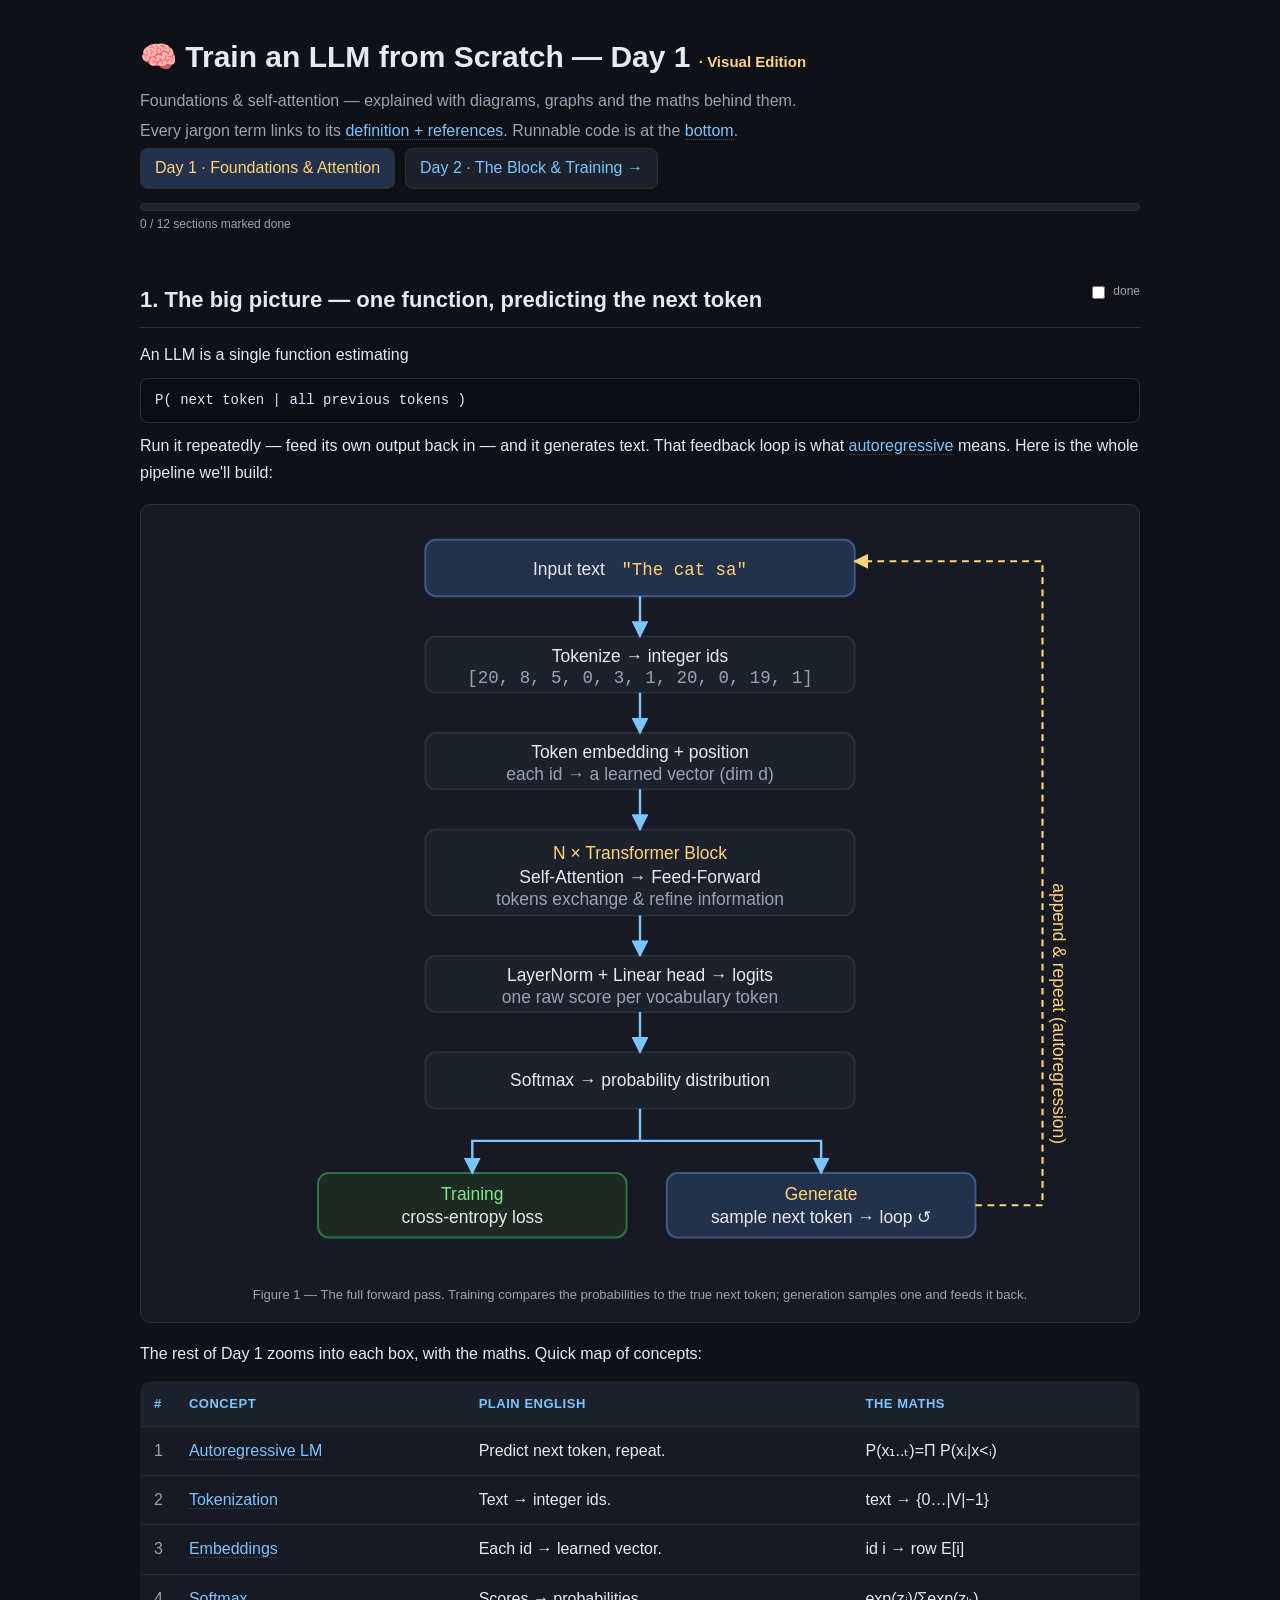
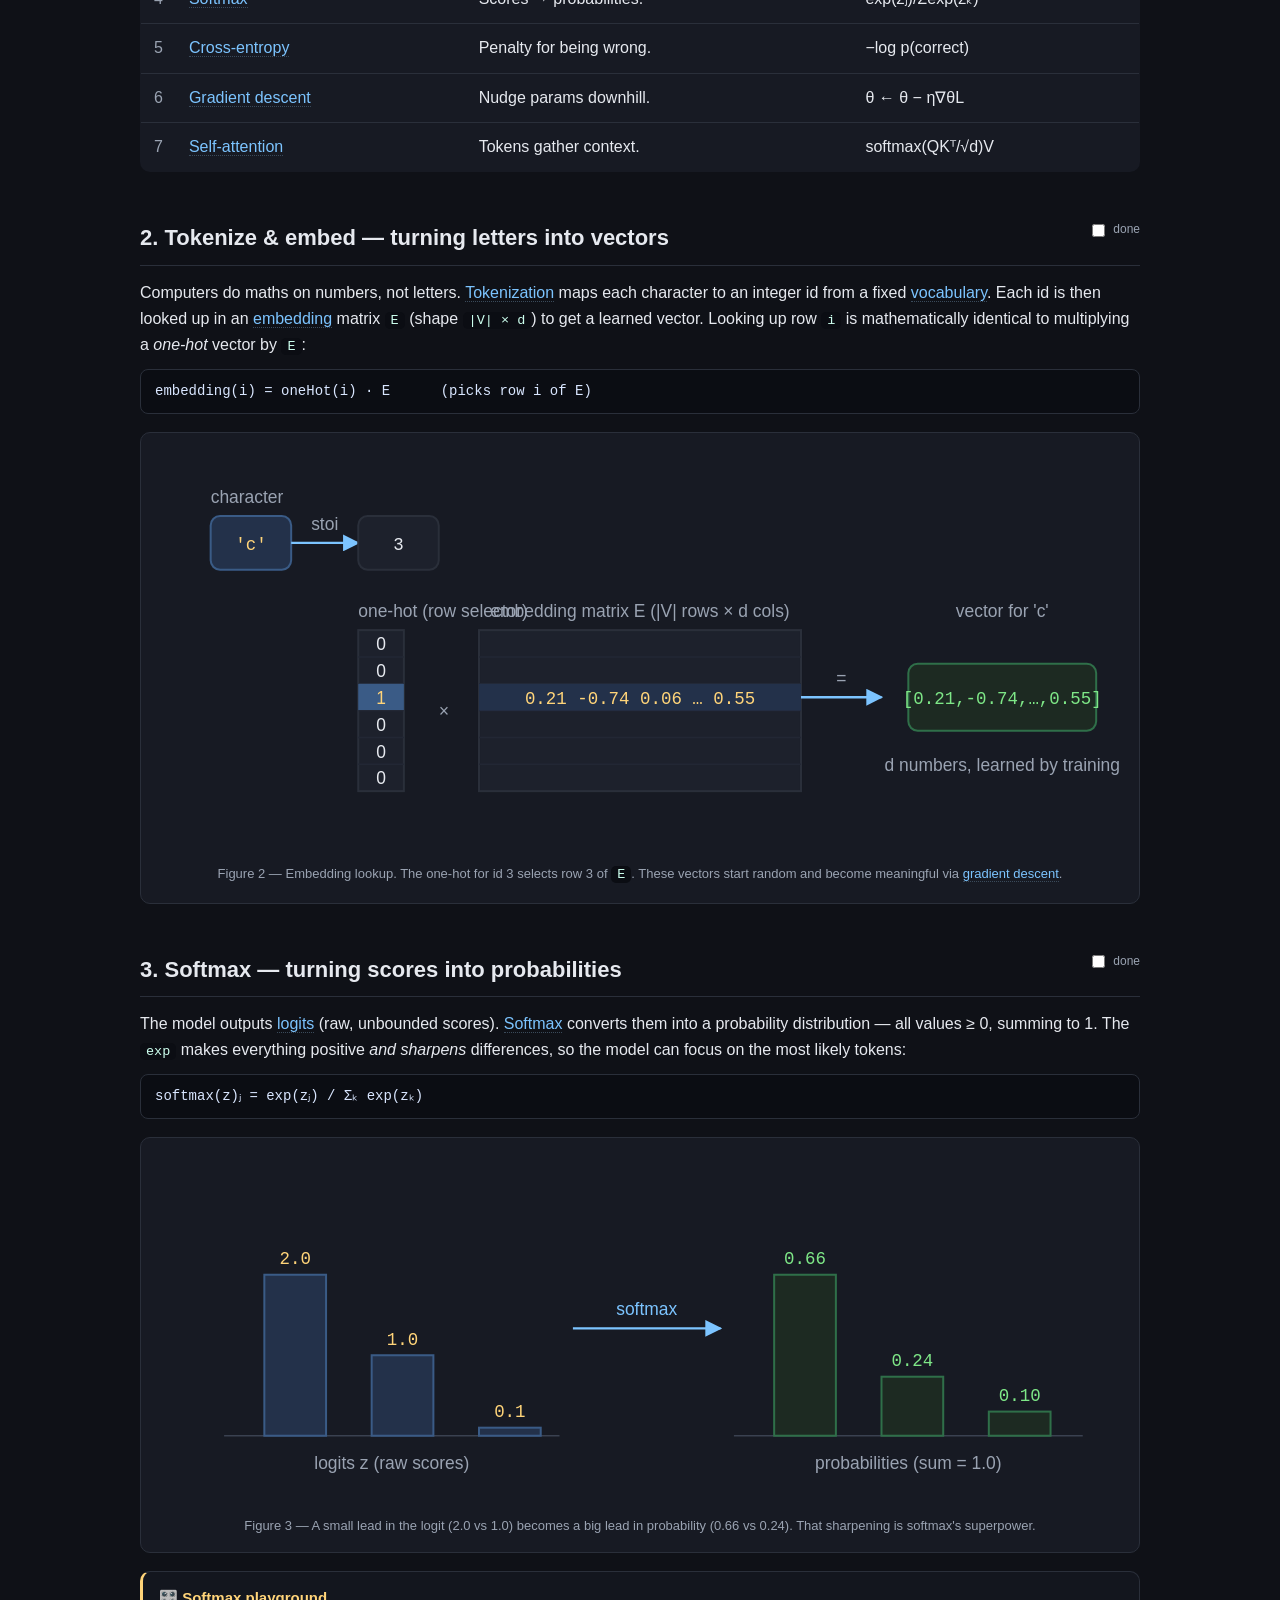
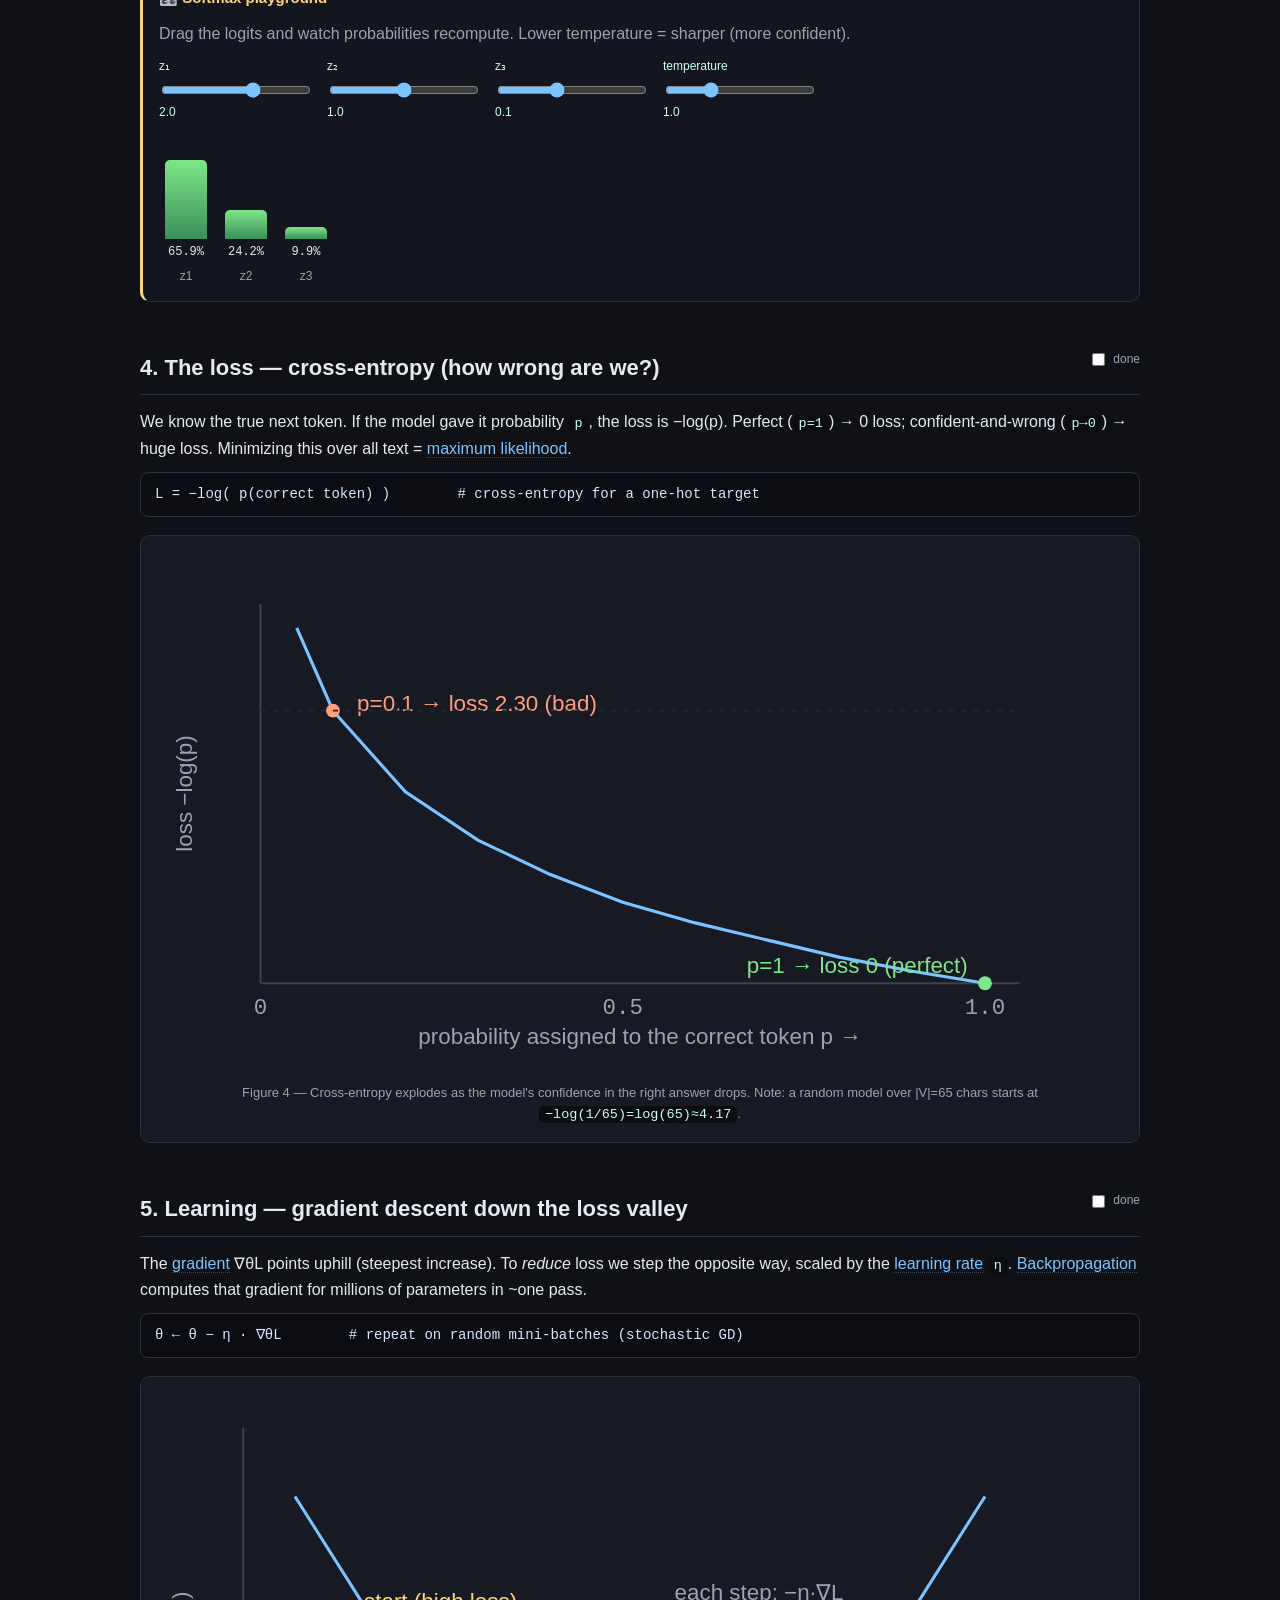
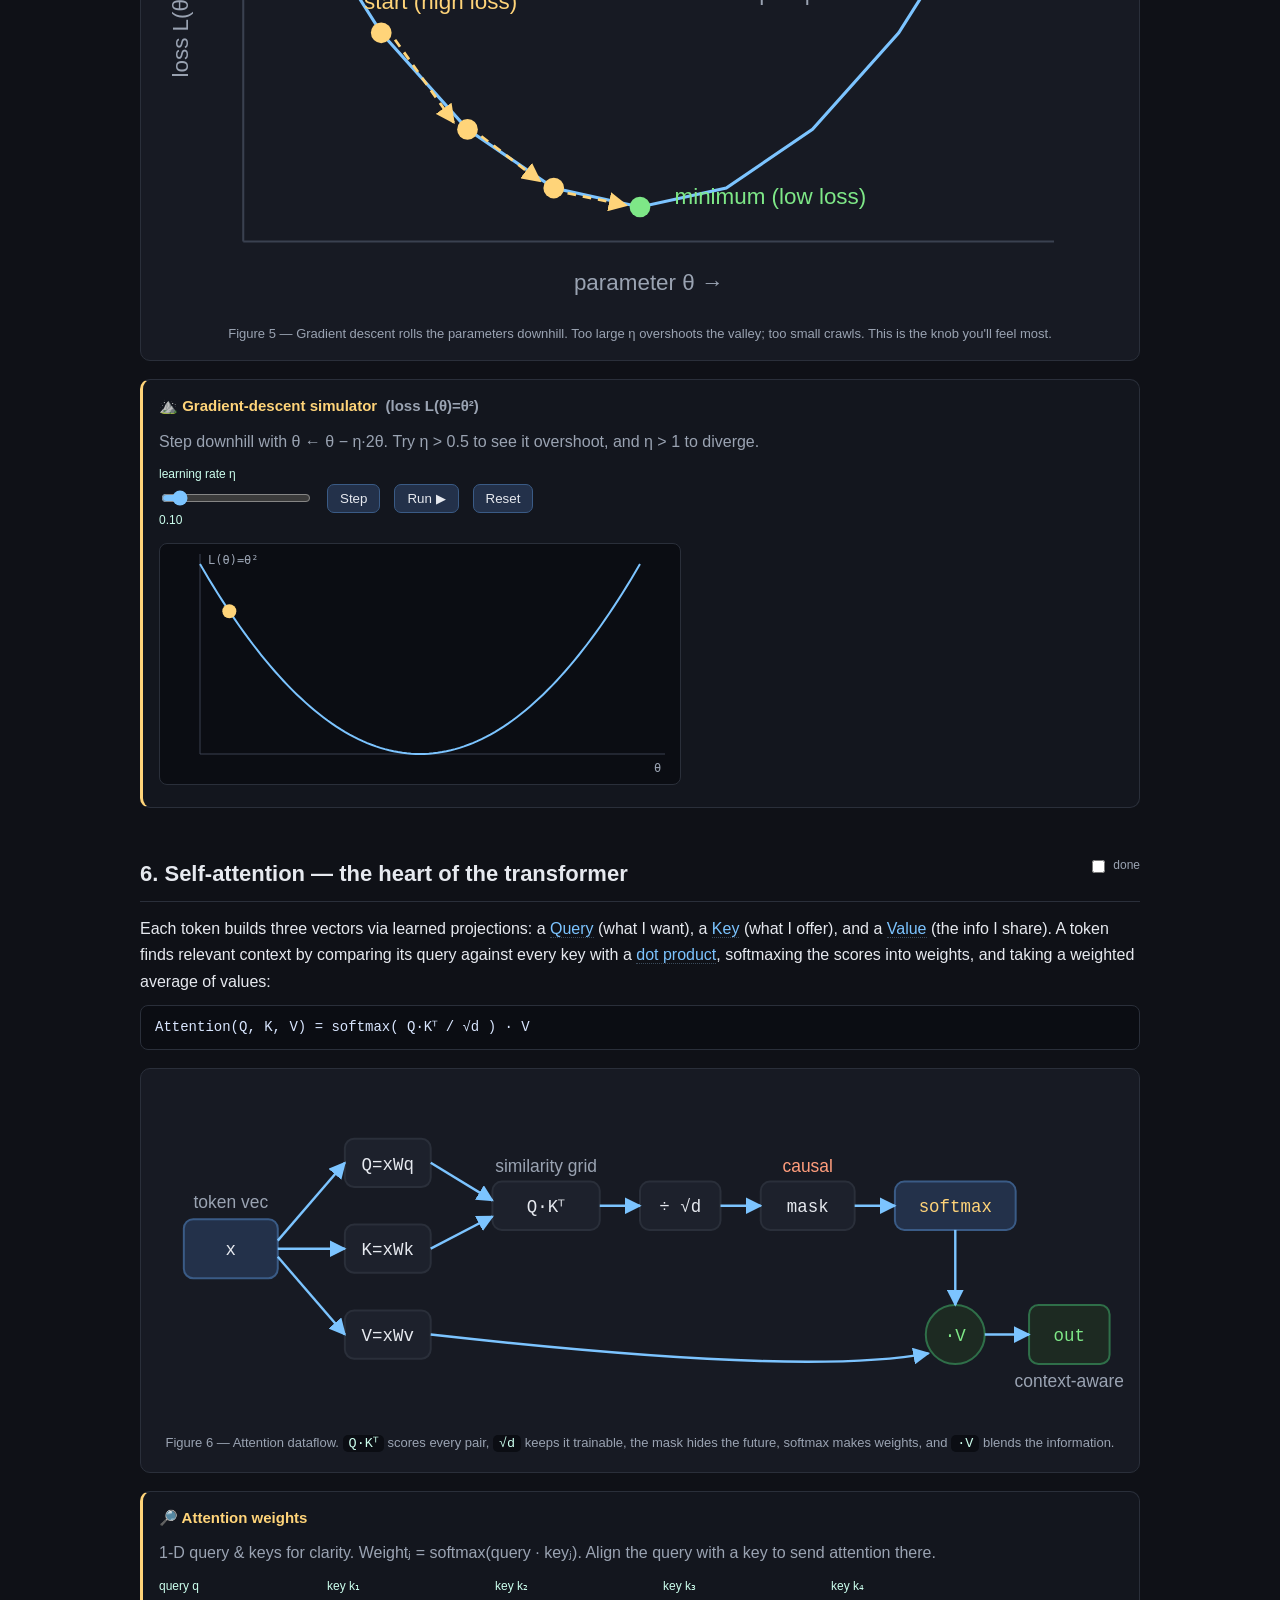
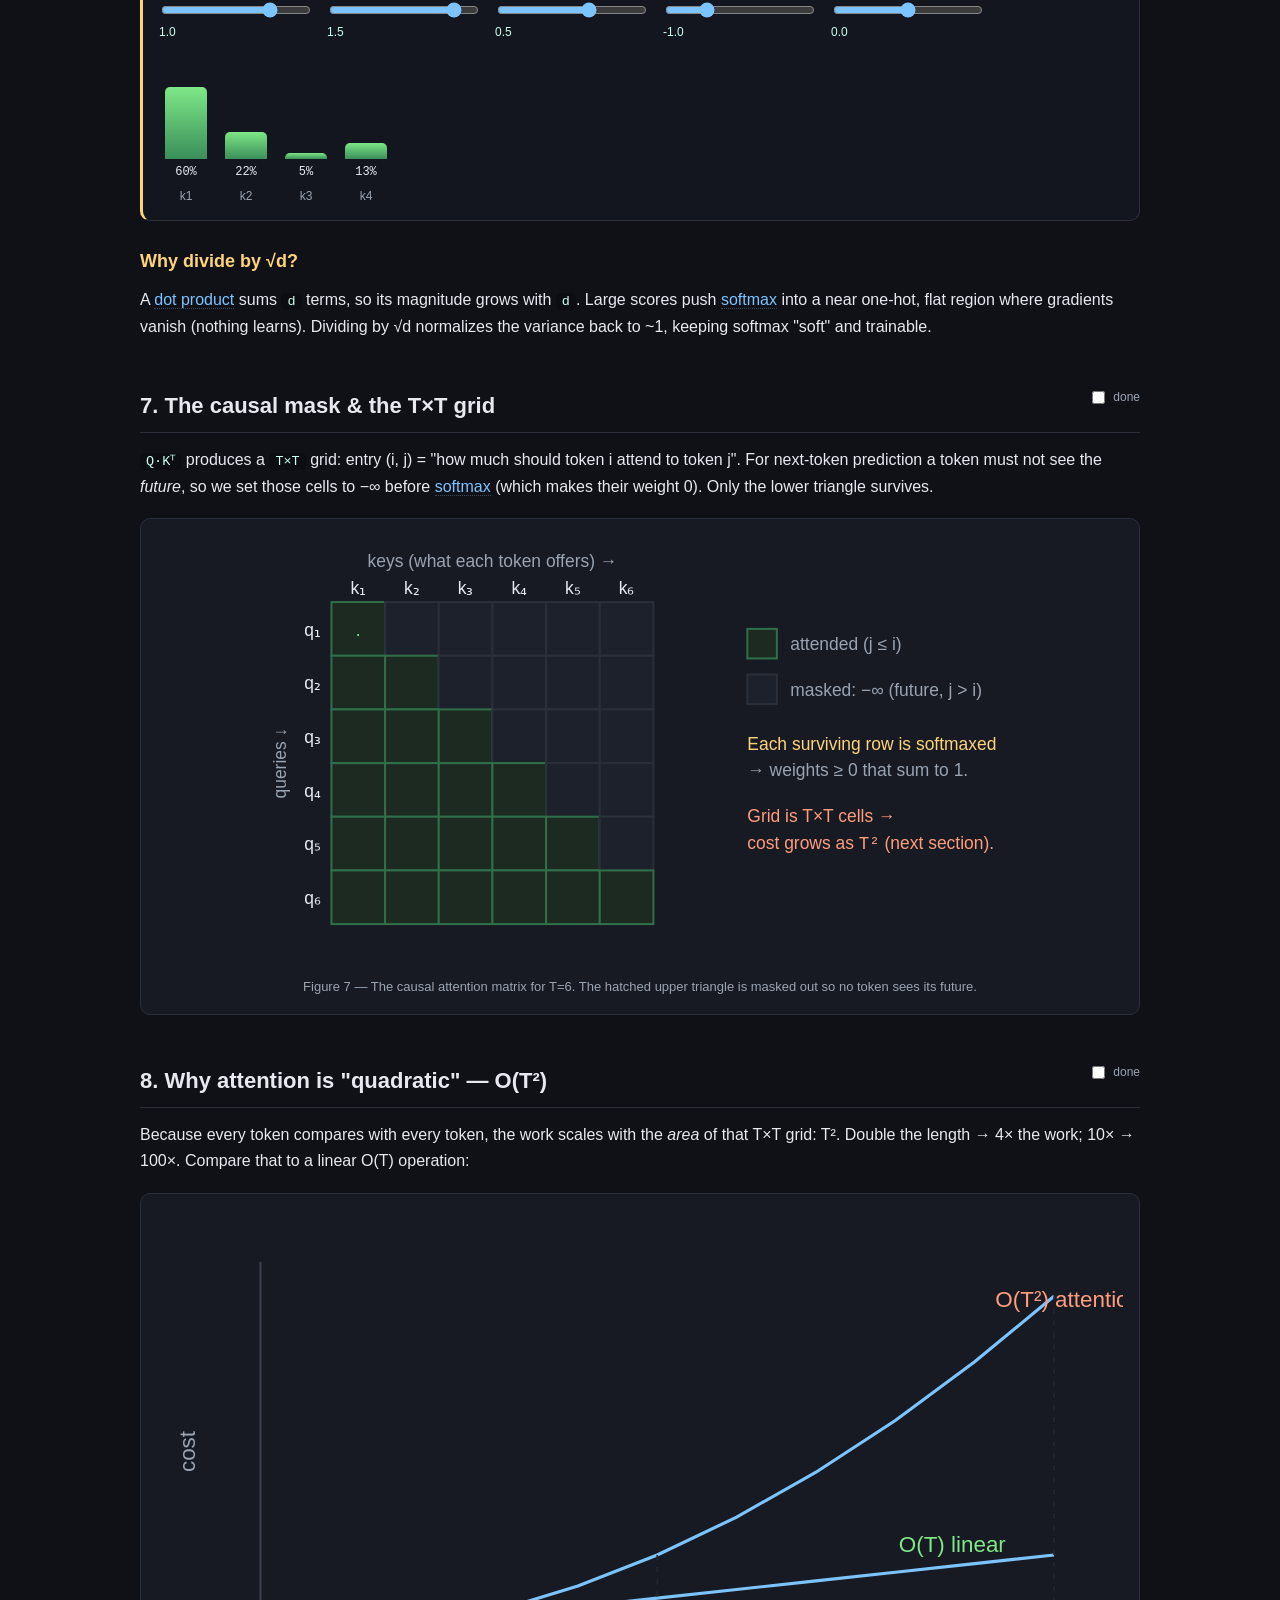
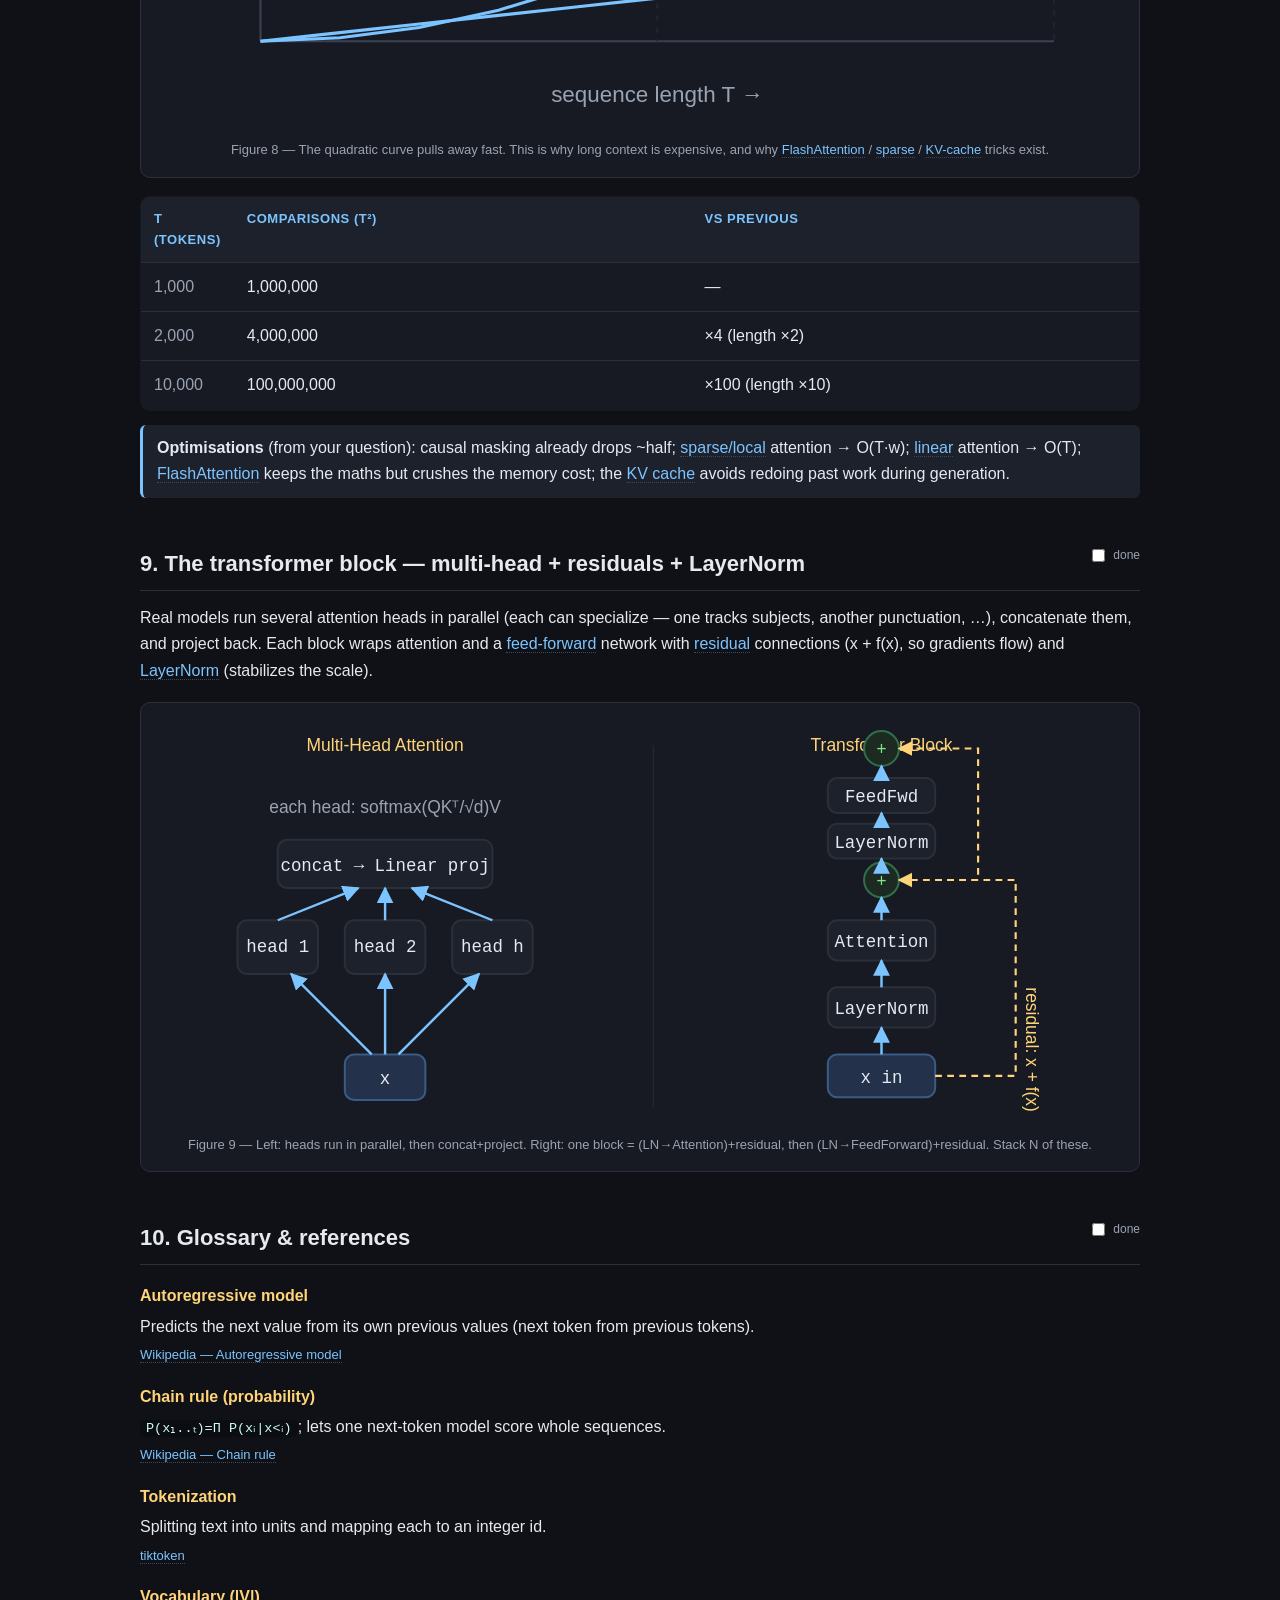
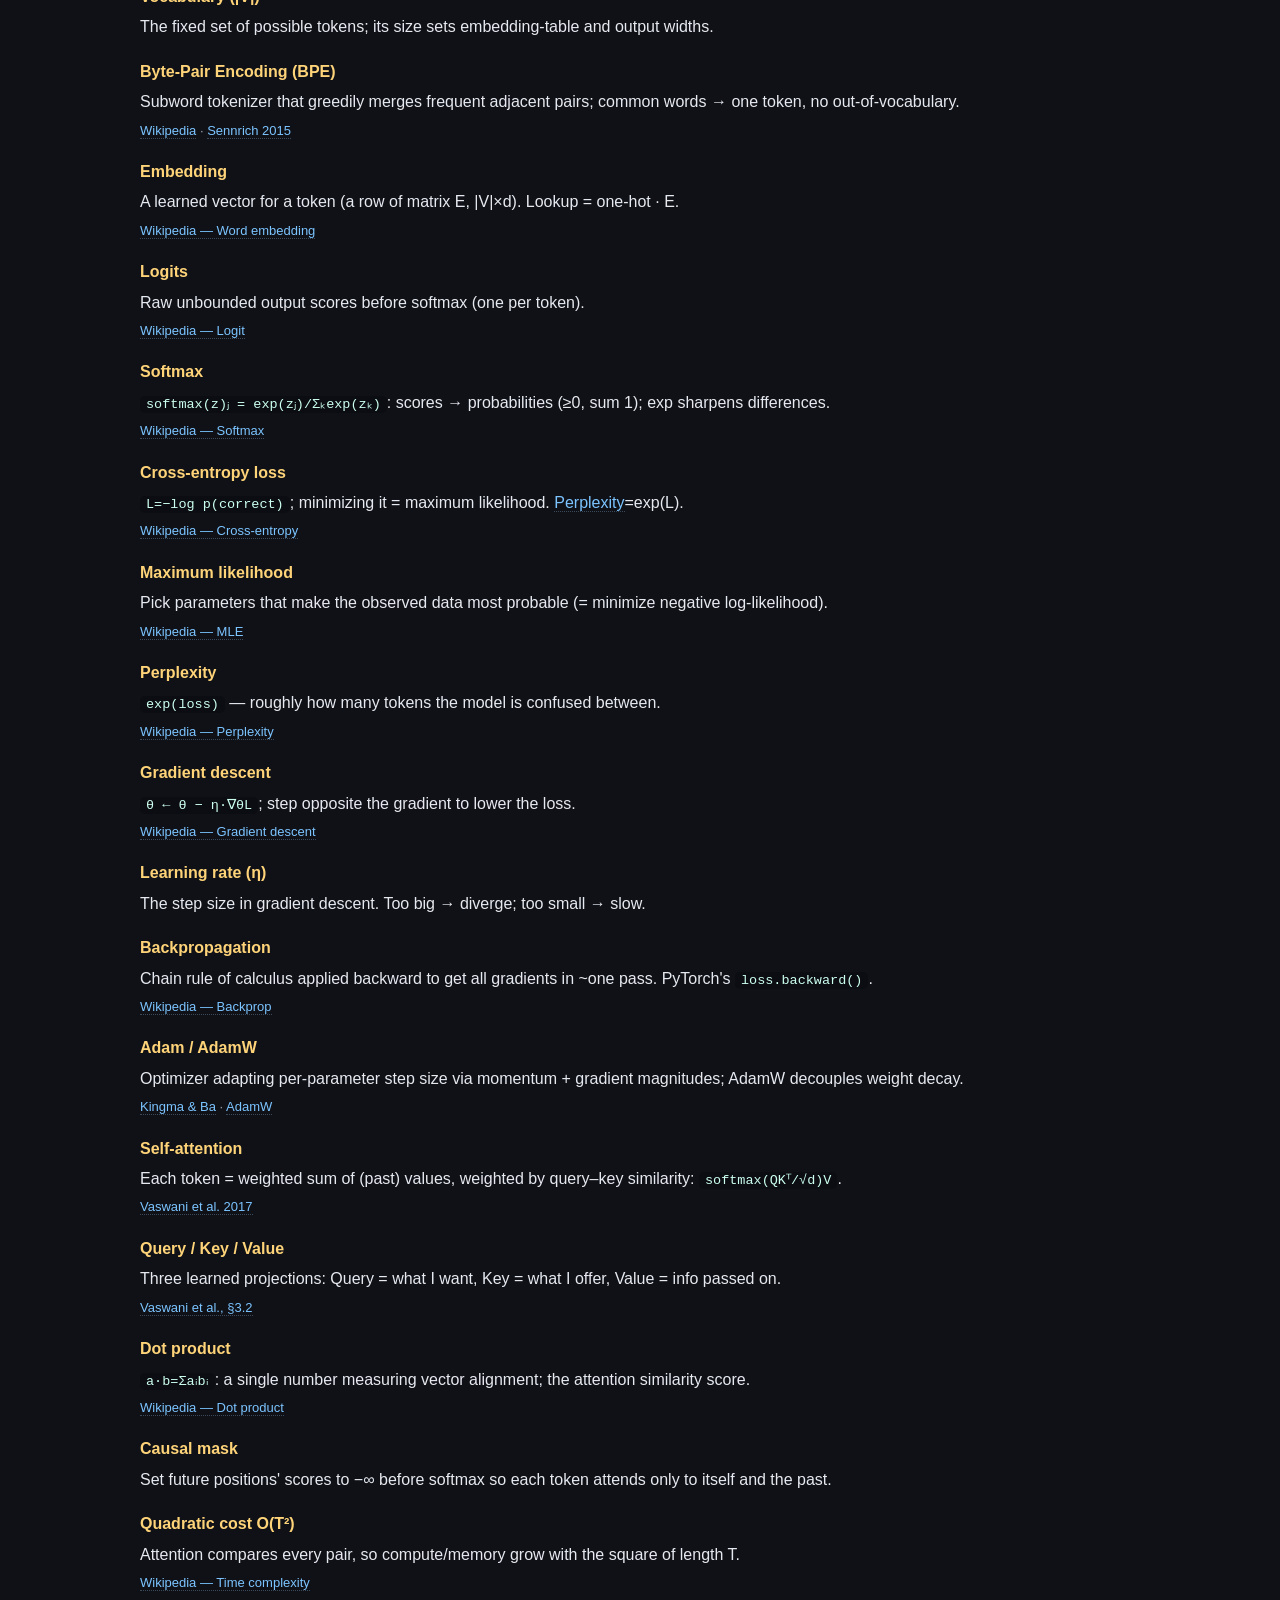
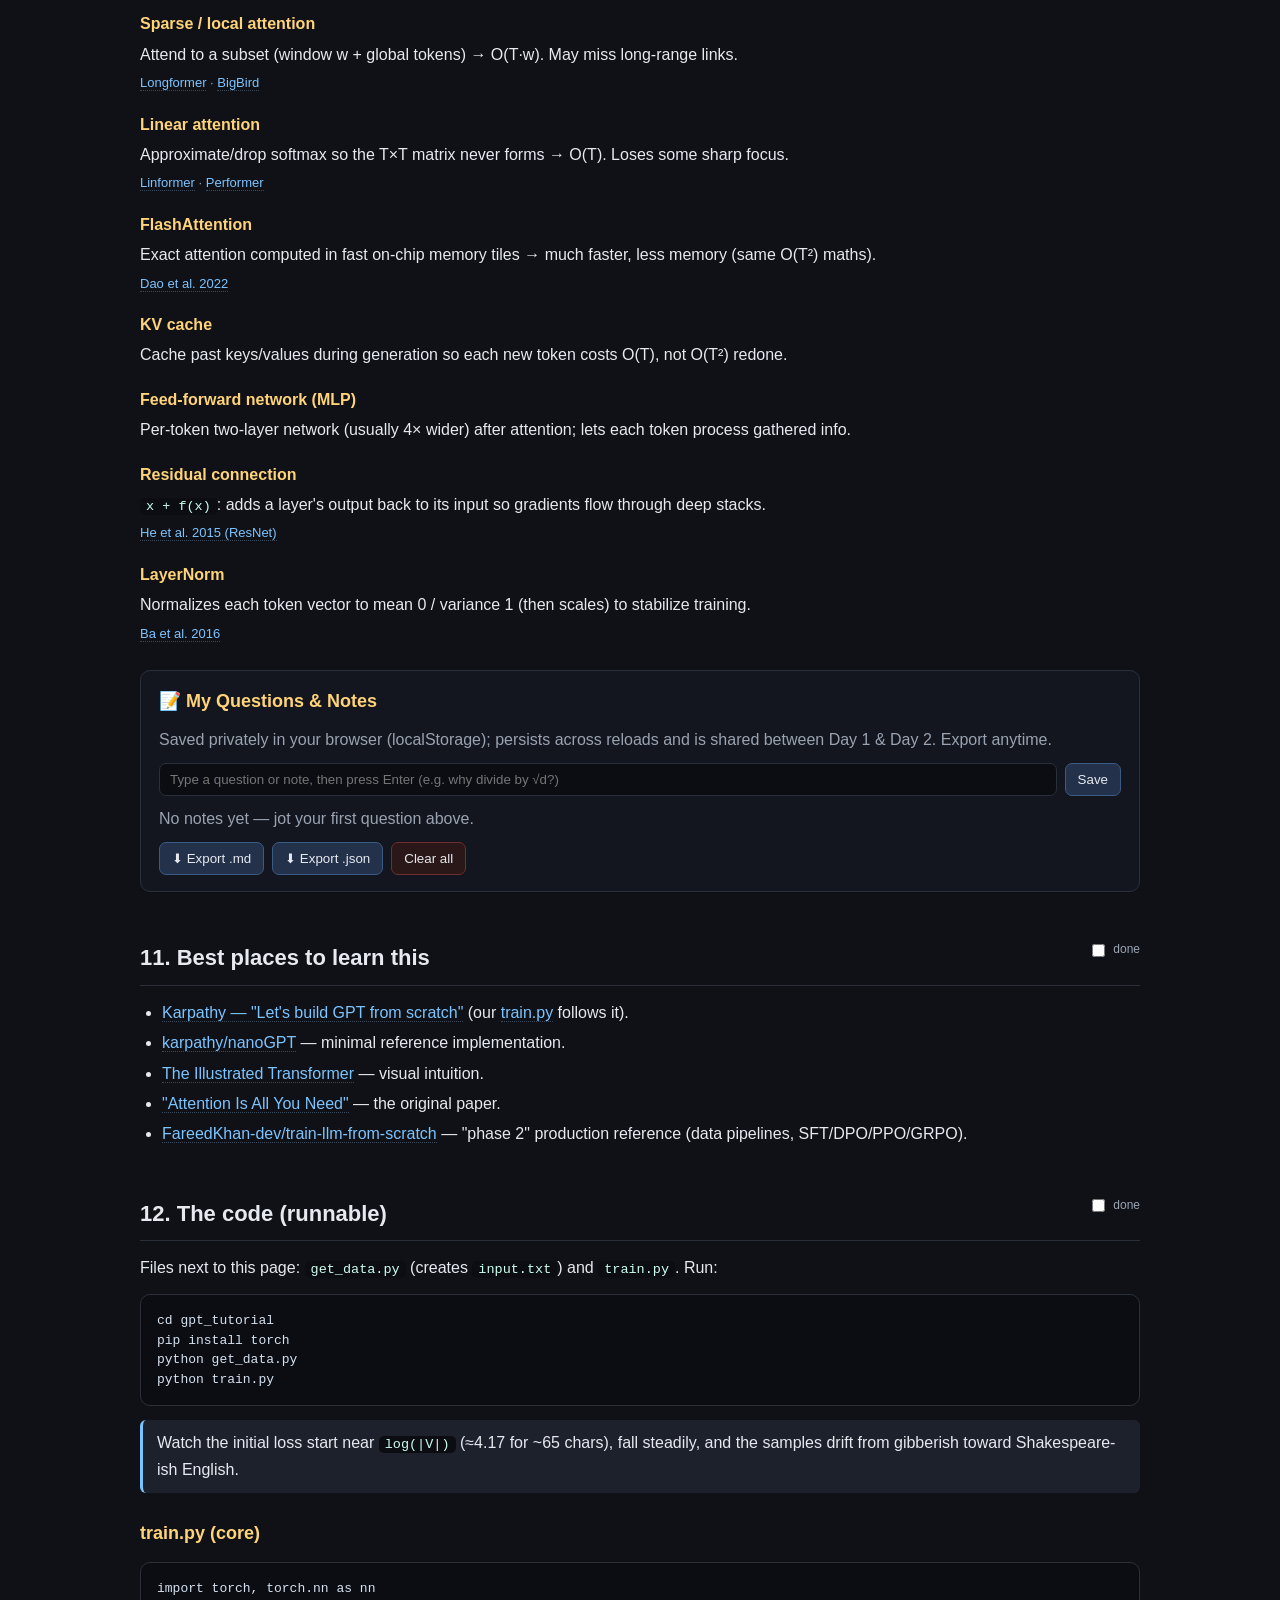
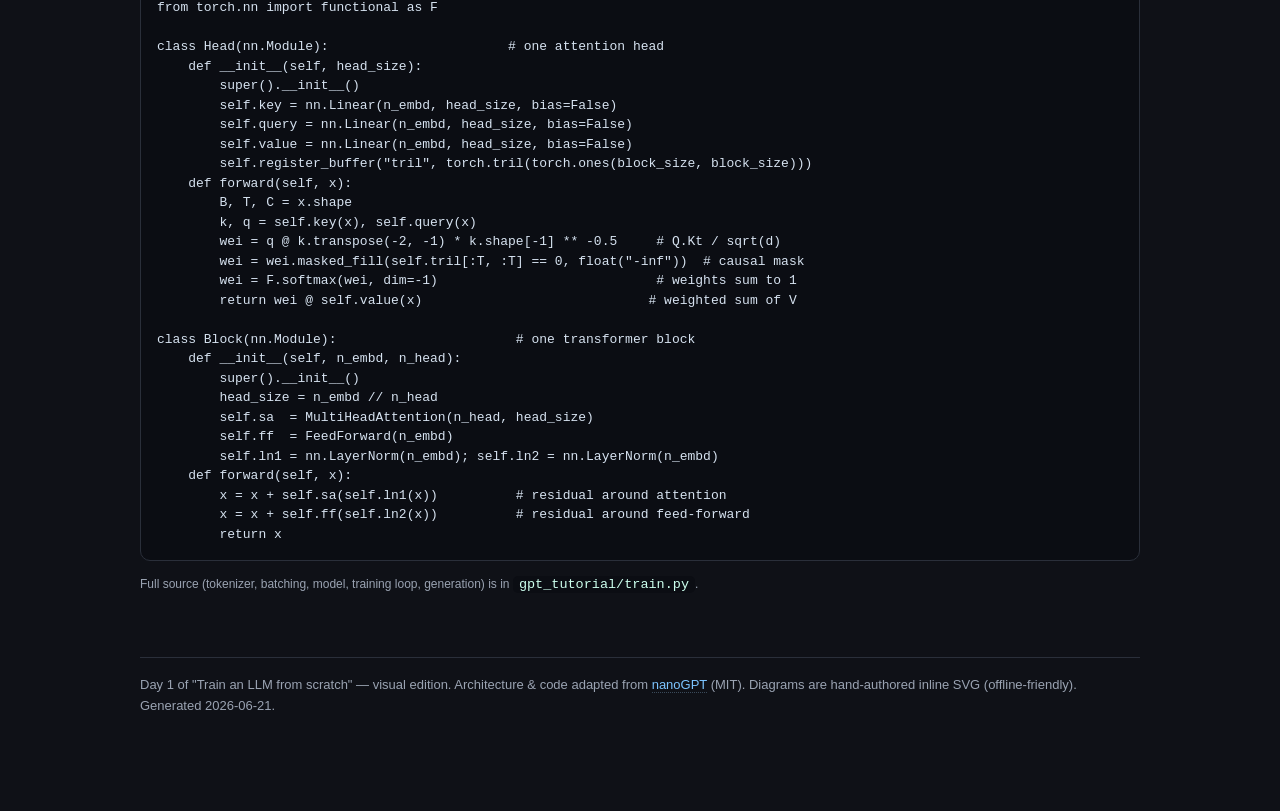
==== commit d4f3168d: "Make tutorial interactive + add Day 2, datasets, and question logging - assets/app.js + app.css: loc" ====
--- a/gpt_tutorial/day1.html
+++ b/gpt_tutorial/day1.html
@@ -59,8 +59,9 @@
   figure svg .axis{stroke:#3a4150;stroke-width:1.2;}
   figure svg .grid{stroke:#222734;stroke-width:1;}
 </style>
+<link rel="stylesheet" href="assets/app.css">
 </head>
-<body>
+<body data-page="day1">
 <!-- shared SVG defs: arrowheads + patterns -->
 <svg width="0" height="0" style="position:absolute" aria-hidden="true"><defs>
   <marker id="arrow" viewBox="0 0 10 10" refX="9" refY="5" markerWidth="7" markerHeight="7" orient="auto-start-reverse">
@@ -80,6 +81,15 @@
   <p class="sub">Foundations &amp; self-attention — explained with diagrams, graphs and the maths behind them.</p>
   <p class="sub">Every jargon term links to its <a href="#glossary">definition + references</a>. Runnable code is at the <a href="#code">bottom</a>.</p>
 </header>
+
+<nav class="topnav">
+  <a href="day1.html" class="active">Day 1 · Foundations &amp; Attention</a>
+  <a href="day2.html">Day 2 · The Block &amp; Training →</a>
+</nav>
+<div id="progress-wrap">
+  <div id="progress-track"><div id="progress-bar"></div></div>
+  <div id="progress-label"></div>
+</div>
 
 <!-- ============================ BIG PICTURE ============================ -->
 <h2 id="bigpicture">1. The big picture — one function, predicting the next token</h2>
@@ -242,6 +252,7 @@
 </svg>
 <figcaption>Figure 3 — A small lead in the logit (2.0 vs 1.0) becomes a big lead in probability (0.66 vs 0.24). That sharpening is softmax's superpower.</figcaption>
 </figure>
+<div class="widget" id="w-softmax"></div>
 
 <!-- ============================ CROSS ENTROPY ============================ -->
 <h2 id="loss">4. The loss — cross-entropy (how wrong are we?)</h2>
@@ -300,6 +311,7 @@
 </svg>
 <figcaption>Figure 5 — Gradient descent rolls the parameters downhill. Too large η overshoots the valley; too small crawls. This is the knob you'll feel most.</figcaption>
 </figure>
+<div class="widget" id="w-gd"></div>
 
 <!-- ============================ ATTENTION ============================ -->
 <h2 id="attention">6. Self-attention — the heart of the transformer</h2>
@@ -349,6 +361,7 @@
 </svg>
 <figcaption>Figure 6 — Attention dataflow. <code>Q·Kᵀ</code> scores every pair, <code>√d</code> keeps it trainable, the mask hides the future, softmax makes weights, and <code>·V</code> blends the information.</figcaption>
 </figure>
+<div class="widget" id="w-attn"></div>
 
 <h3 id="why-sqrtd">Why divide by √d?</h3>
 <p>A <a href="#g-dot">dot product</a> sums <code>d</code> terms, so its magnitude grows with <code>d</code>. Large scores push <a href="#g-softmax">softmax</a> into a near one-hot, flat region where gradients vanish (nothing learns). Dividing by <span class="mono">√d</span> normalizes the variance back to ~1, keeping softmax "soft" and trainable.</p>
@@ -594,6 +607,9 @@
     <div class="refs"><a href="https://arxiv.org/abs/1607.06450">Ba et al. 2016</a></div></dd>
 </dl>
 
+<!-- ============================ NOTES ============================ -->
+<div id="notes"></div>
+
 <!-- ============================ LEARN MORE ============================ -->
 <h2 id="learn-more">11. Best places to learn this</h2>
 <ul>
@@ -651,5 +667,6 @@
 </footer>
 
 </div>
+<script src="assets/app.js"></script>
 </body>
 </html>
--- a/gpt_tutorial/assets/app.css
+++ b/gpt_tutorial/assets/app.css
@@ -0,0 +1,52 @@
+/* Shared interactive styles for the GPT tutorial (widgets, notes, progress, nav).
+   Base page styles live inline in each dayN.html; this file adds the dynamic bits. */
+
+.topnav{display:flex;gap:10px;margin:0 0 14px;flex-wrap:wrap}
+.topnav a{background:#1d212c;border:1px solid #2a2f3a;border-radius:8px;padding:6px 14px;border-bottom:1px solid #2a2f3a}
+.topnav a.active{background:#23314a;color:#ffd479}
+
+#progress-wrap{margin:6px 0 18px}
+#progress-track{height:8px;background:#1d212c;border-radius:6px;overflow:hidden;border:1px solid #2a2f3a}
+#progress-bar{height:100%;width:0;background:linear-gradient(90deg,#7cc4ff,#7ee787);transition:width .3s}
+#progress-label{font-size:12px;color:#9aa3b2;margin-top:4px}
+
+h2 .prog{float:right;font-size:12px;color:#9aa3b2;font-weight:400;text-transform:none;
+  letter-spacing:0;cursor:pointer;display:inline-flex;align-items:center;gap:5px}
+h2 .prog input{cursor:pointer}
+
+.widget{background:#13161e;border:1px solid #2a2f3a;border-left:3px solid #ffd479;
+  border-radius:10px;padding:14px 16px;margin:16px 0}
+.widget h4{margin:0 0 6px;color:#ffd479;font-size:15px}
+.muted{color:#9aa3b2}
+
+.sliders{display:flex;flex-wrap:wrap;gap:14px;align-items:center;margin-top:6px}
+.sliders label{display:flex;flex-direction:column;font-size:12px;color:#cfe;gap:3px;min-width:120px}
+.sliders input[type=range]{width:150px;accent-color:#7cc4ff}
+.sliders button{background:#23314a;color:#e6e9ef;border:1px solid #3a5b86;border-radius:7px;
+  padding:6px 12px;cursor:pointer}
+.sliders button:hover{background:#2c3f5e}
+
+.bars{display:flex;gap:18px;align-items:flex-end;height:150px;margin-top:14px;padding-left:6px}
+.bars.wide{gap:9px}
+.bar{display:flex;flex-direction:column;align-items:center;justify-content:flex-end;gap:4px;font-size:12px}
+.bar-fill{width:42px;background:linear-gradient(180deg,#7ee787,#3a8f5a);border-radius:5px 5px 0 0;
+  min-height:2px;transition:height .12s}
+.bars.wide .bar-fill{width:30px}
+.bar-fill.zero{background:#2a2f3a}
+.bar-lbl{font-family:"SF Mono",ui-monospace,Menlo,Consolas,monospace;color:#e6e9ef}
+
+canvas{background:#0b0d13;border:1px solid #2a2f3a;border-radius:8px;margin-top:12px;max-width:100%;height:auto}
+
+#notes{background:#13161e;border:1px solid #2a2f3a;border-radius:10px;padding:16px 18px;margin:26px 0}
+#notes h3{margin:0 0 6px;color:#ffd479}
+.note-input{display:flex;gap:8px;margin:10px 0}
+.note-input input{flex:1;background:#0b0d13;border:1px solid #2a2f3a;border-radius:7px;padding:8px 10px;color:#e6e9ef}
+.note-input button,.note-actions button{background:#23314a;color:#e6e9ef;border:1px solid #3a5b86;
+  border-radius:7px;padding:8px 12px;cursor:pointer}
+.note-actions{display:flex;gap:8px;margin-top:10px;flex-wrap:wrap}
+.note-actions .danger{border-color:#6f2f2f;background:#2a1717}
+.note-item{display:flex;justify-content:space-between;gap:10px;background:#0b0d13;border:1px solid #2a2f3a;
+  border-radius:7px;padding:8px 10px;margin:6px 0}
+.note-page{color:#7cc4ff;font-family:monospace;font-size:12px}
+.note-time{color:#9aa3b2;font-size:11px;margin-top:3px}
+.note-del{background:transparent;border:none;color:#ff9d7c;cursor:pointer;font-size:14px}
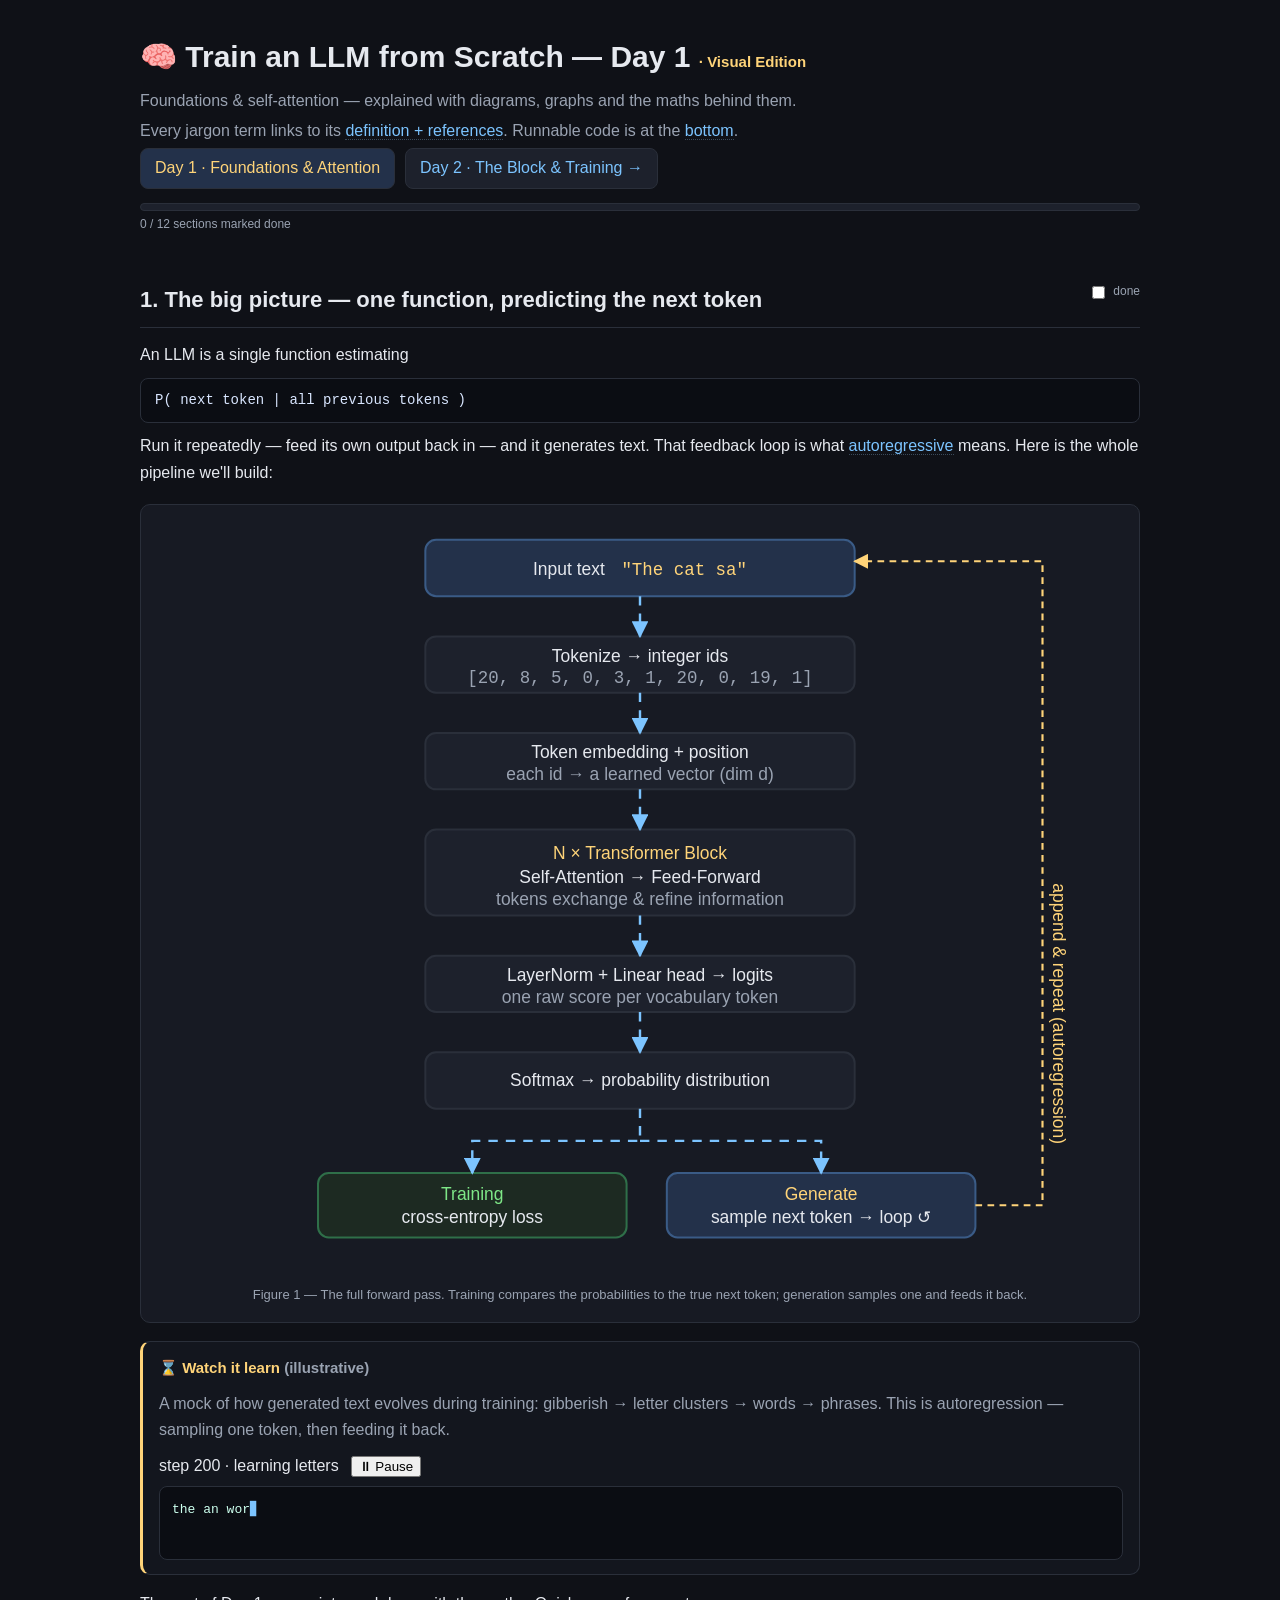
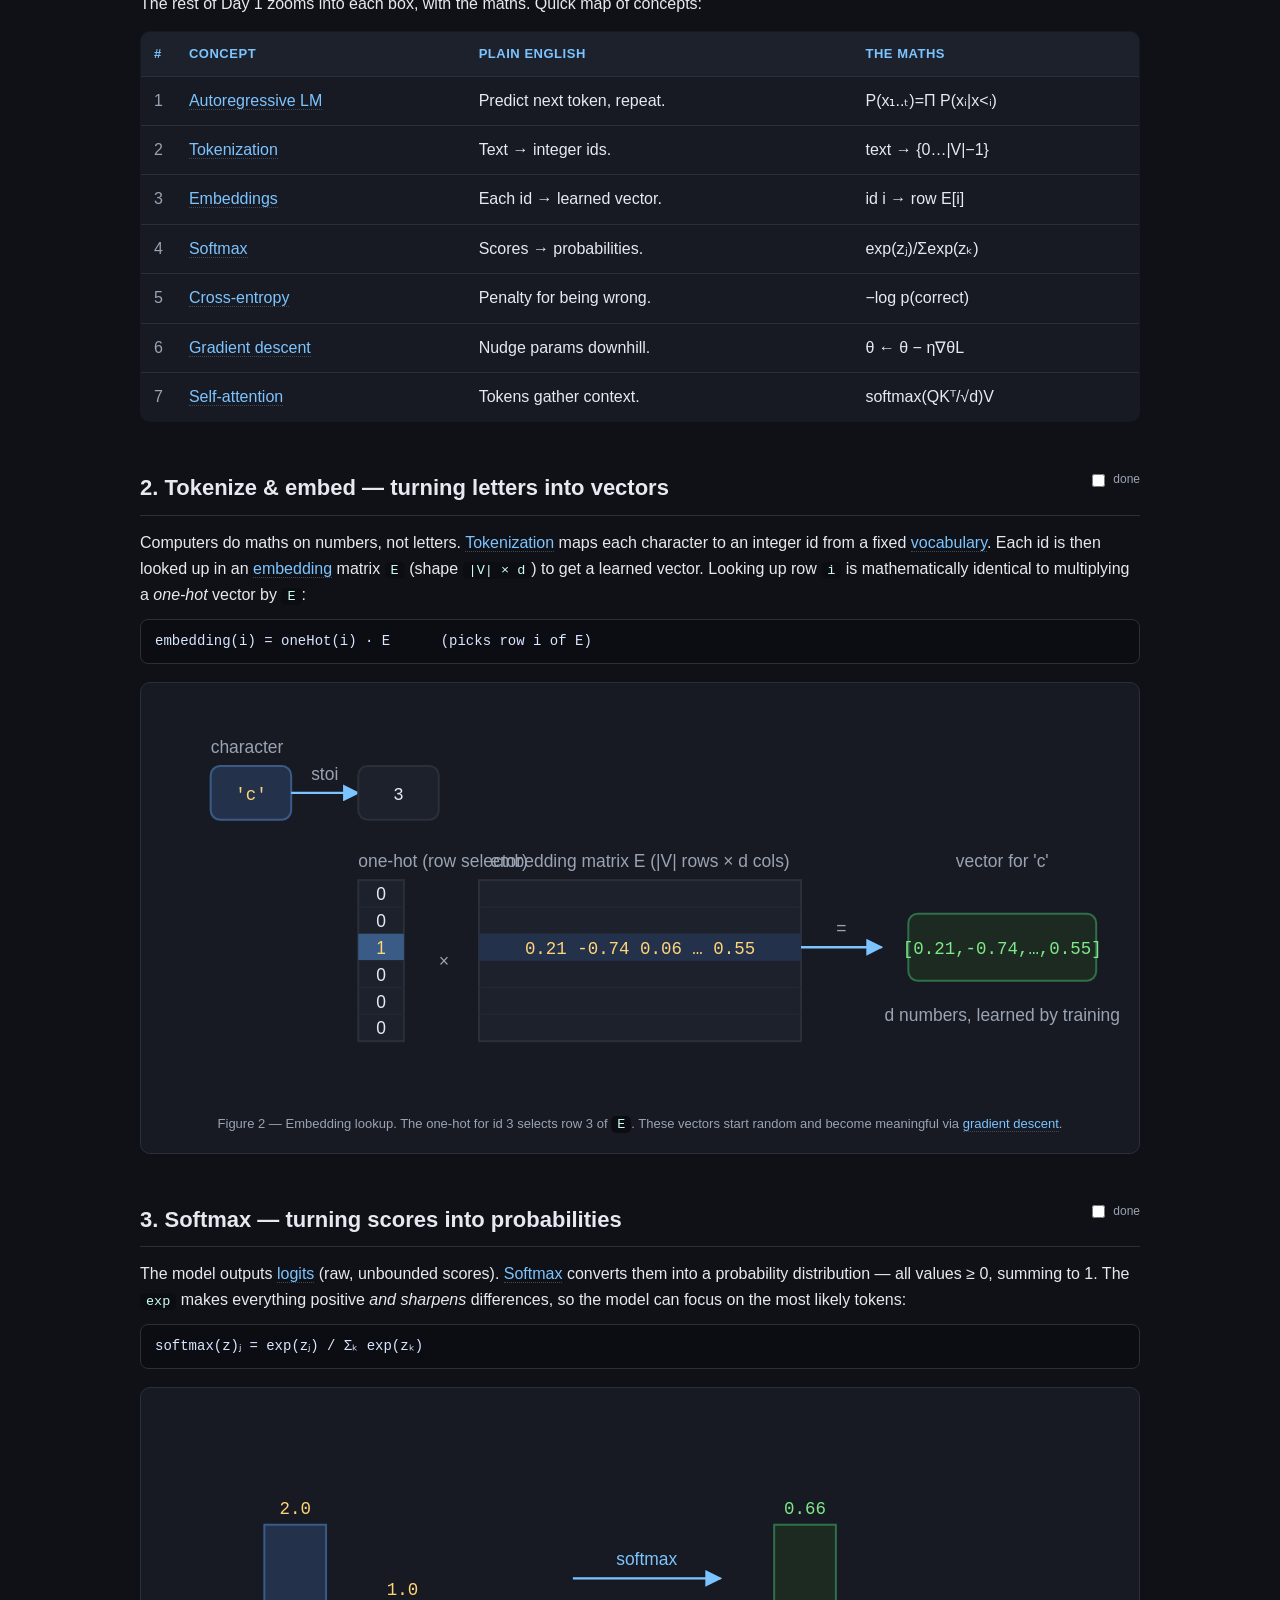
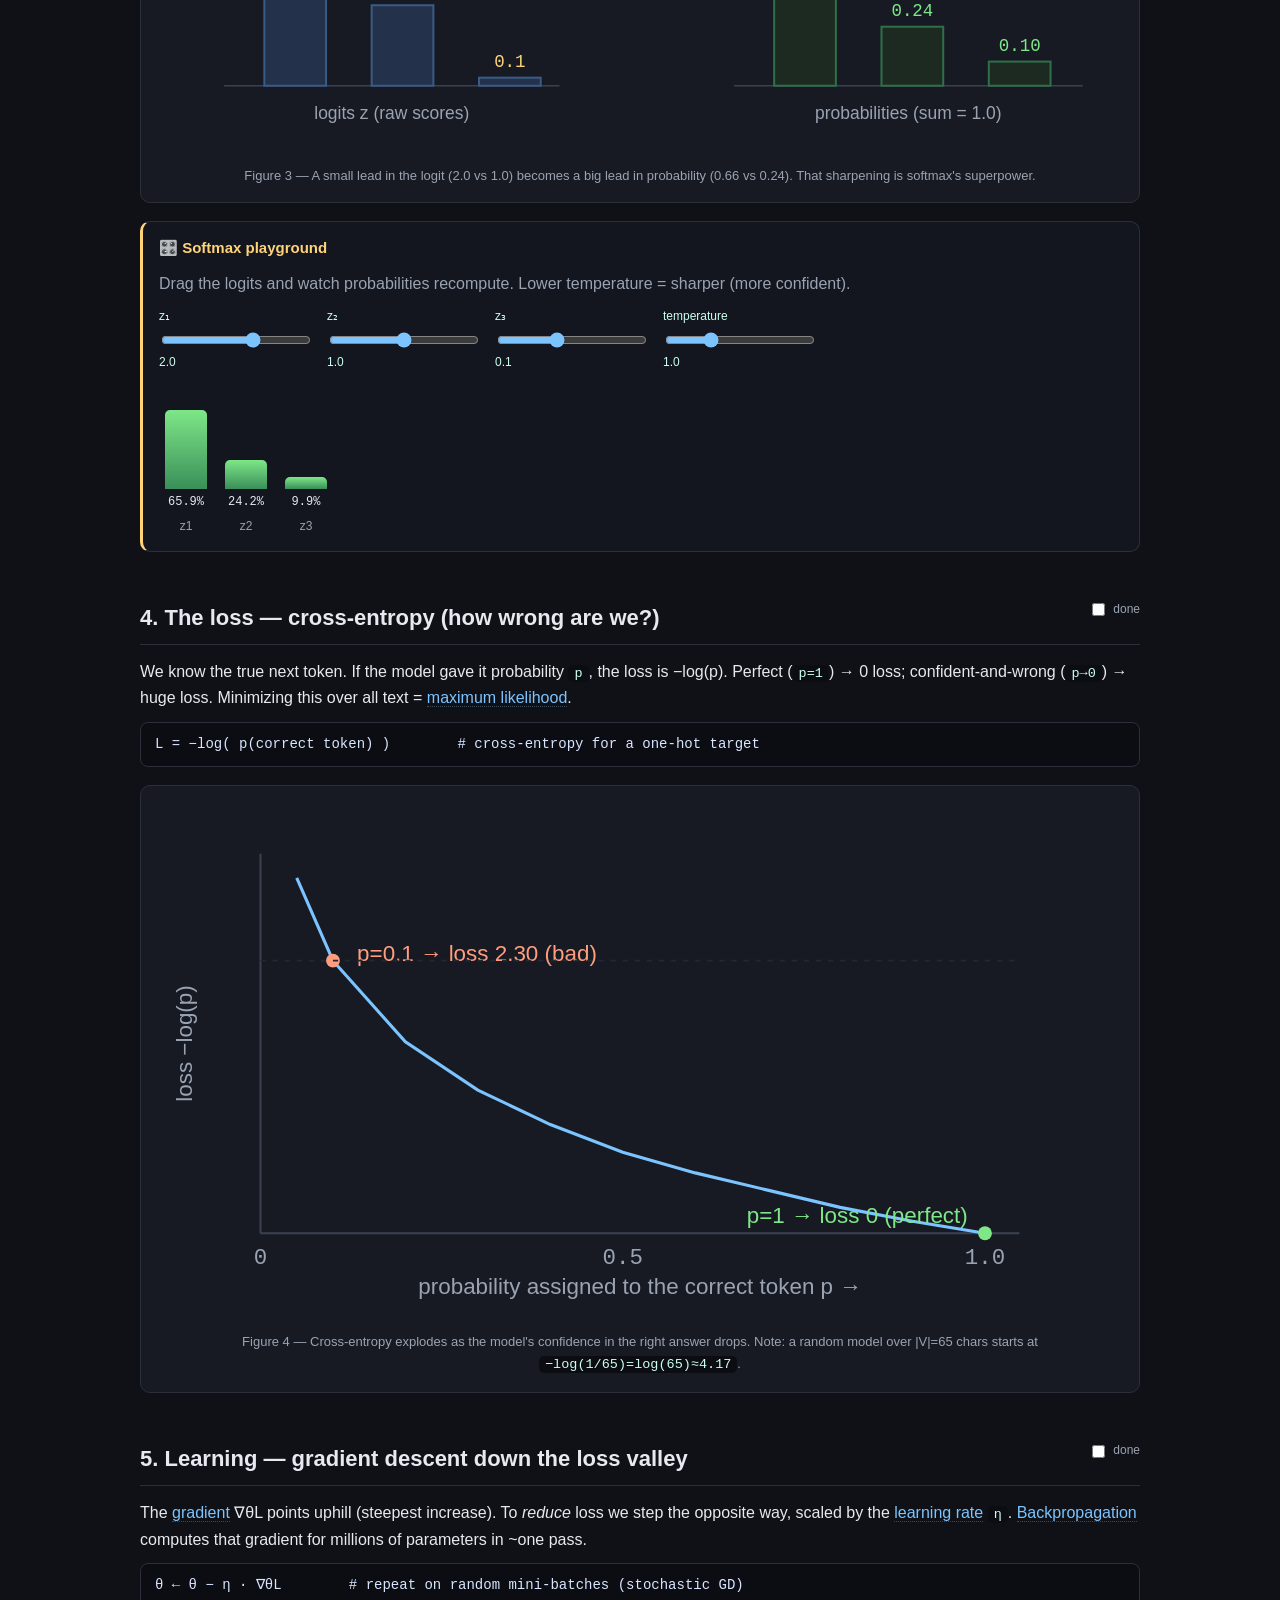
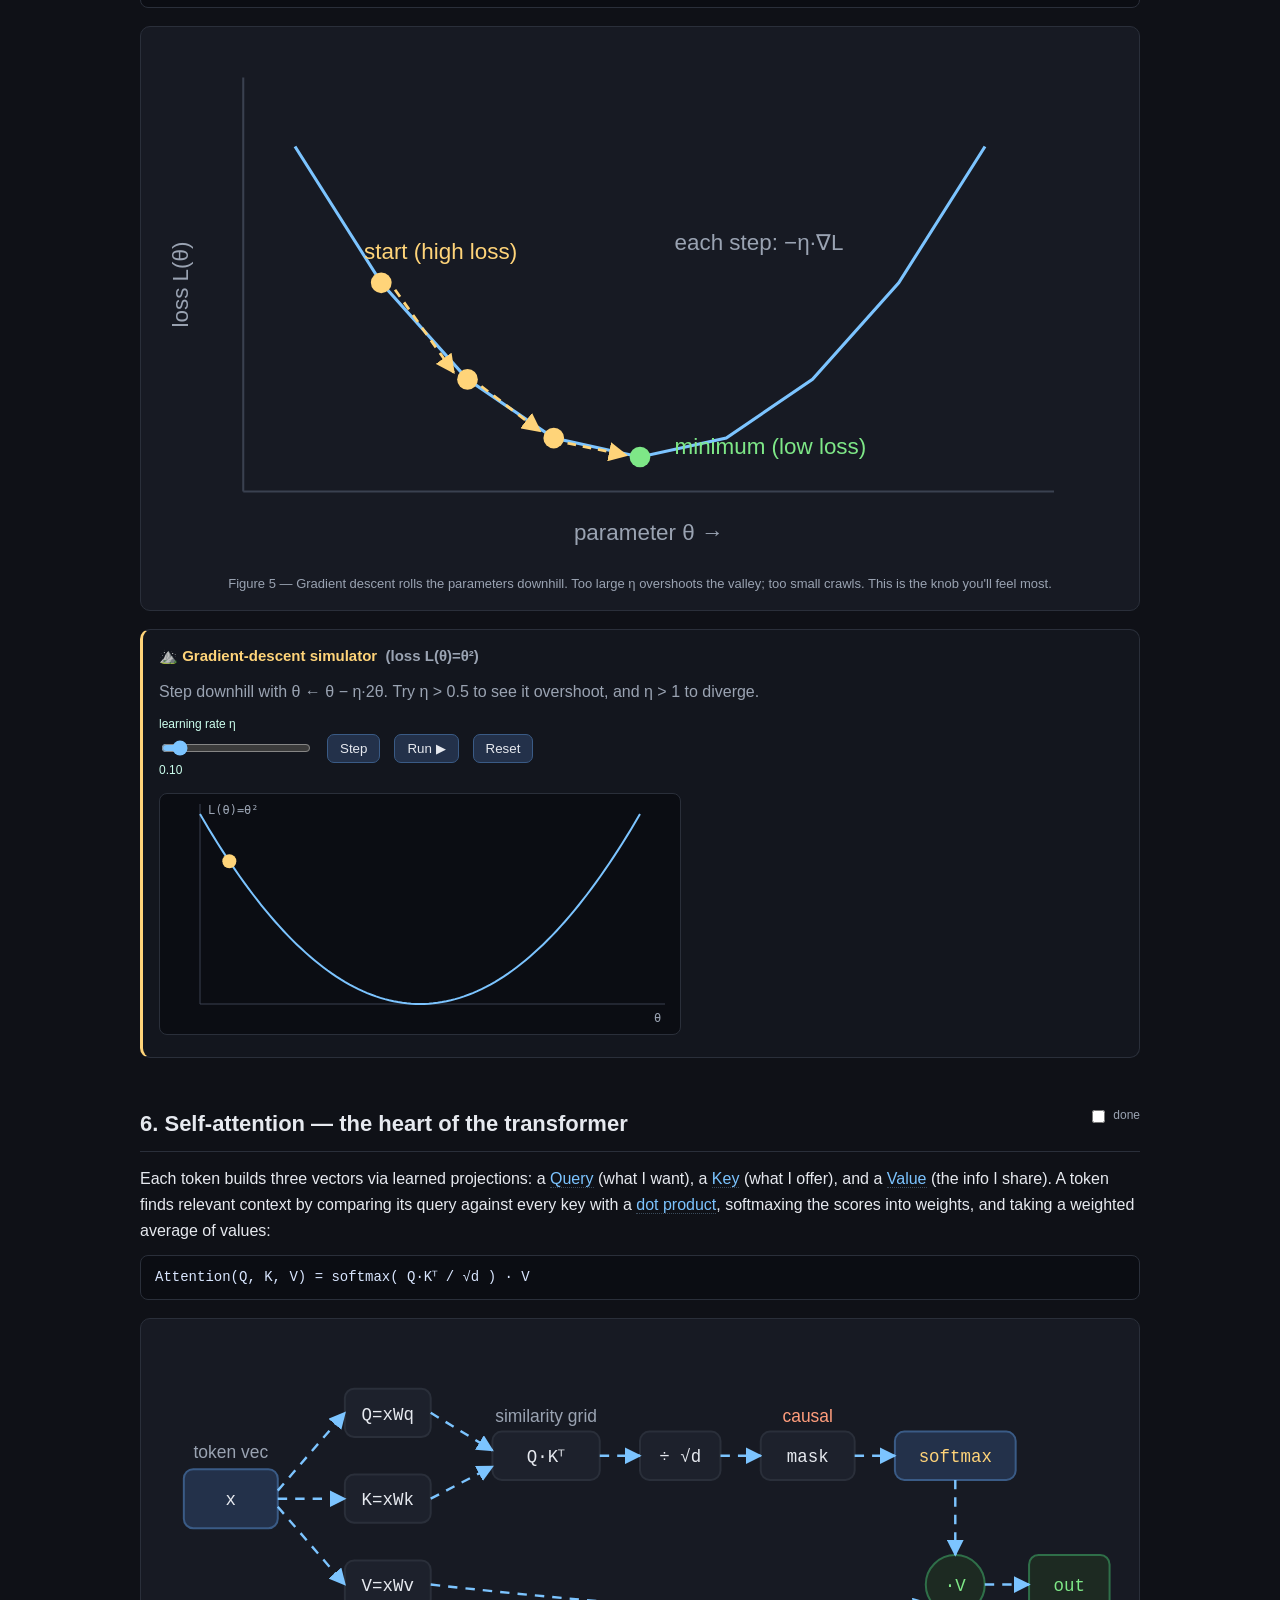
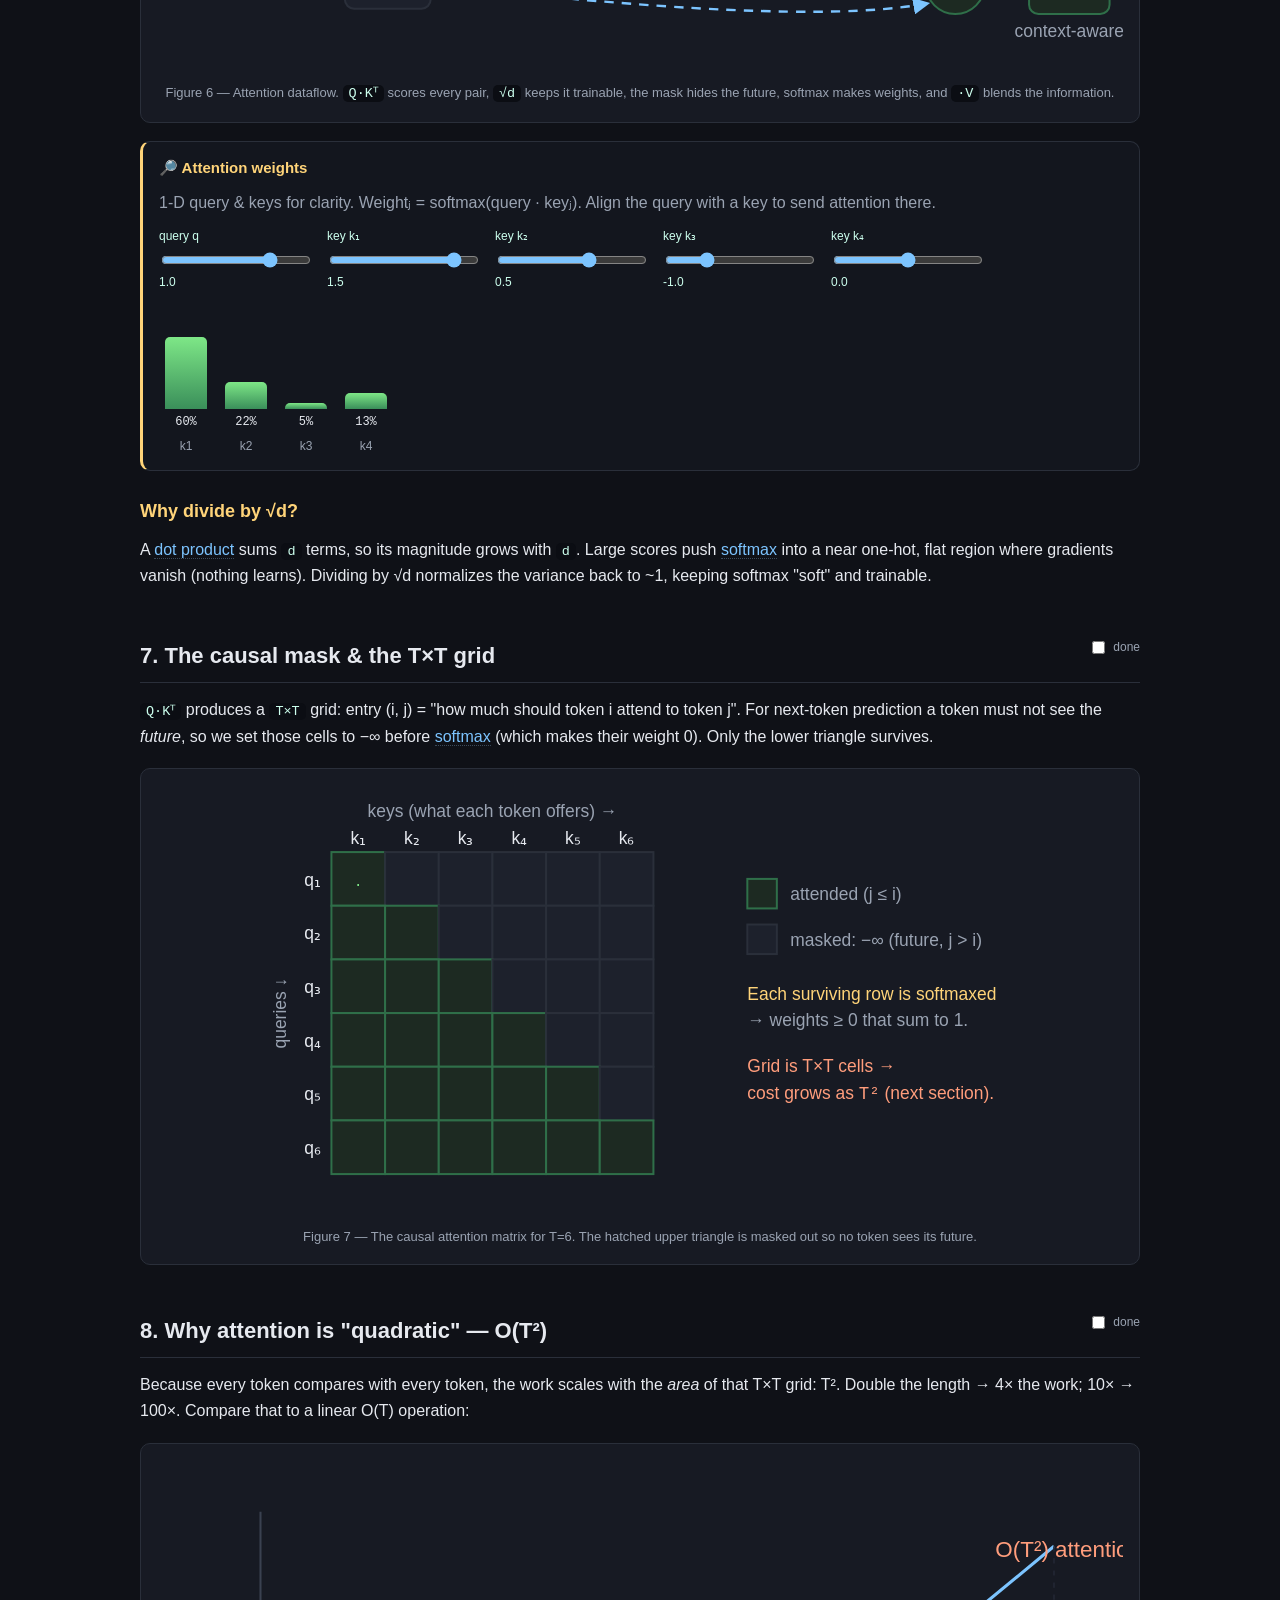
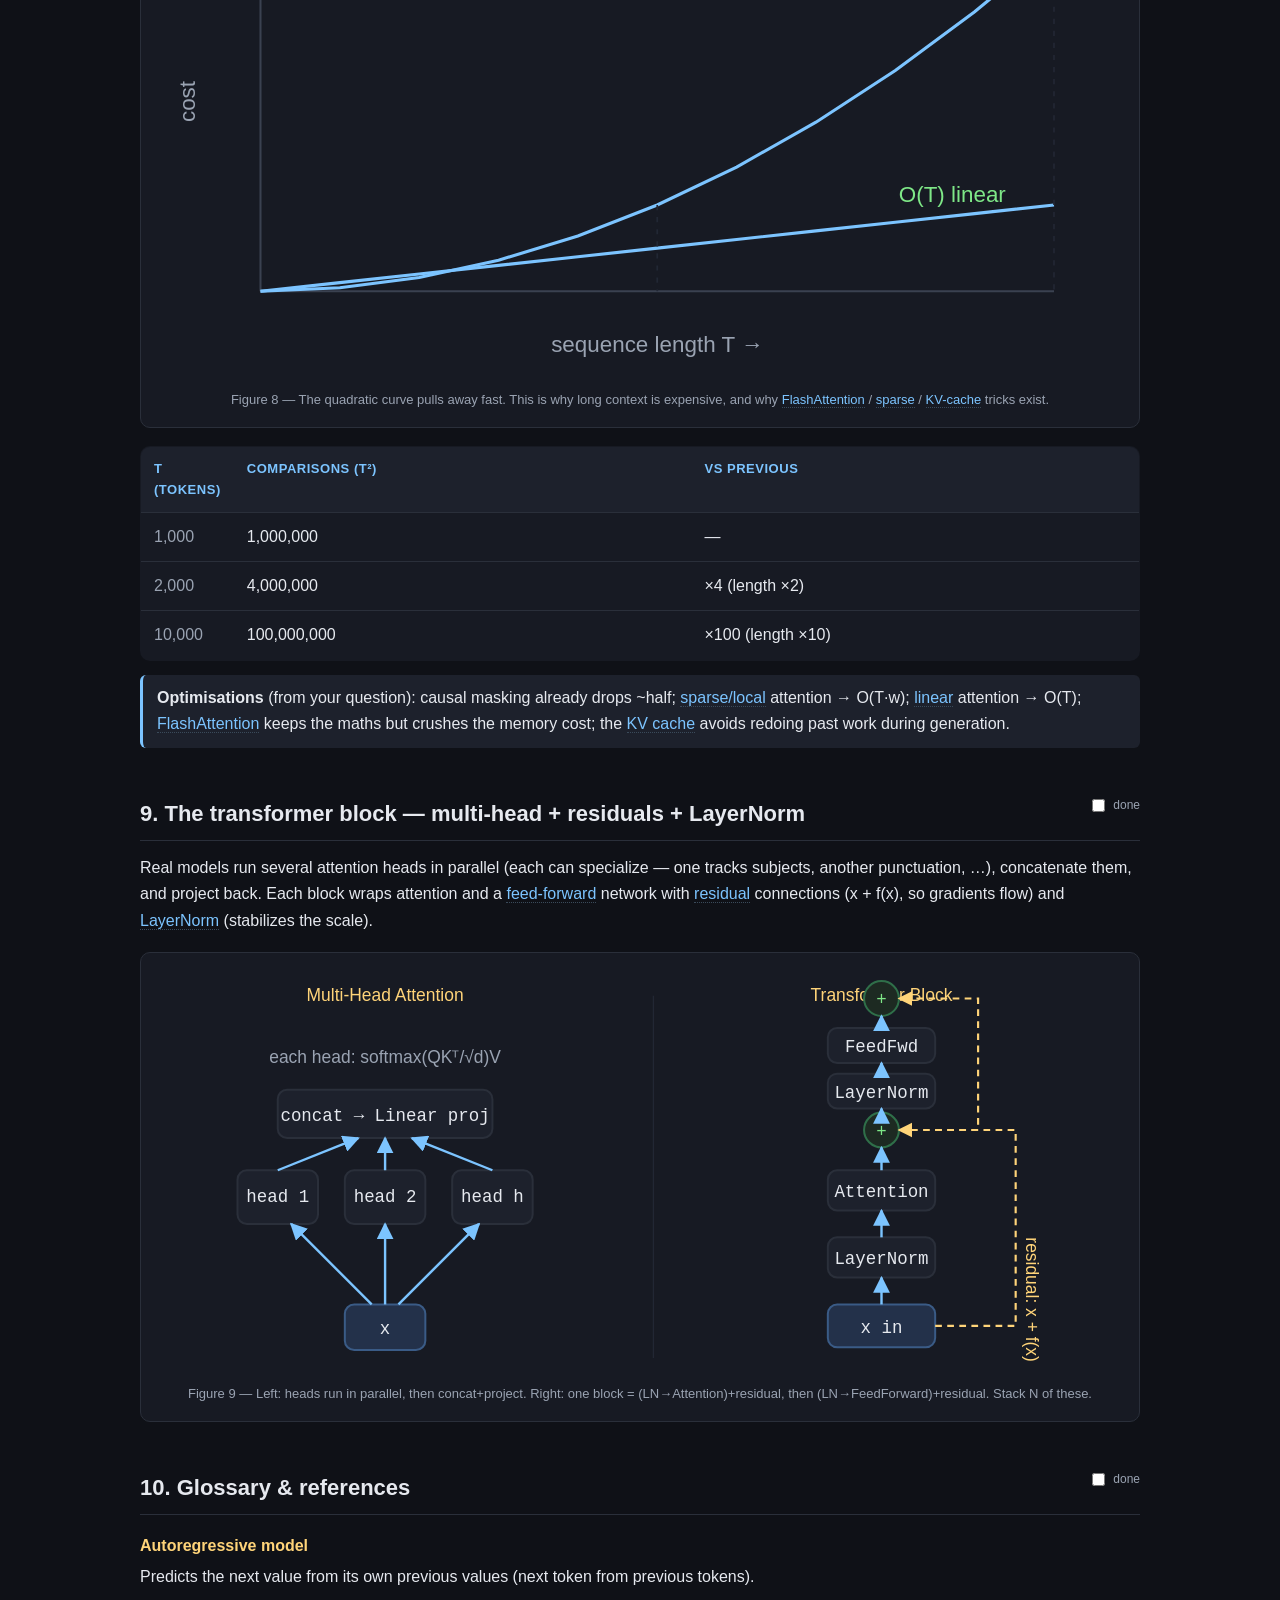
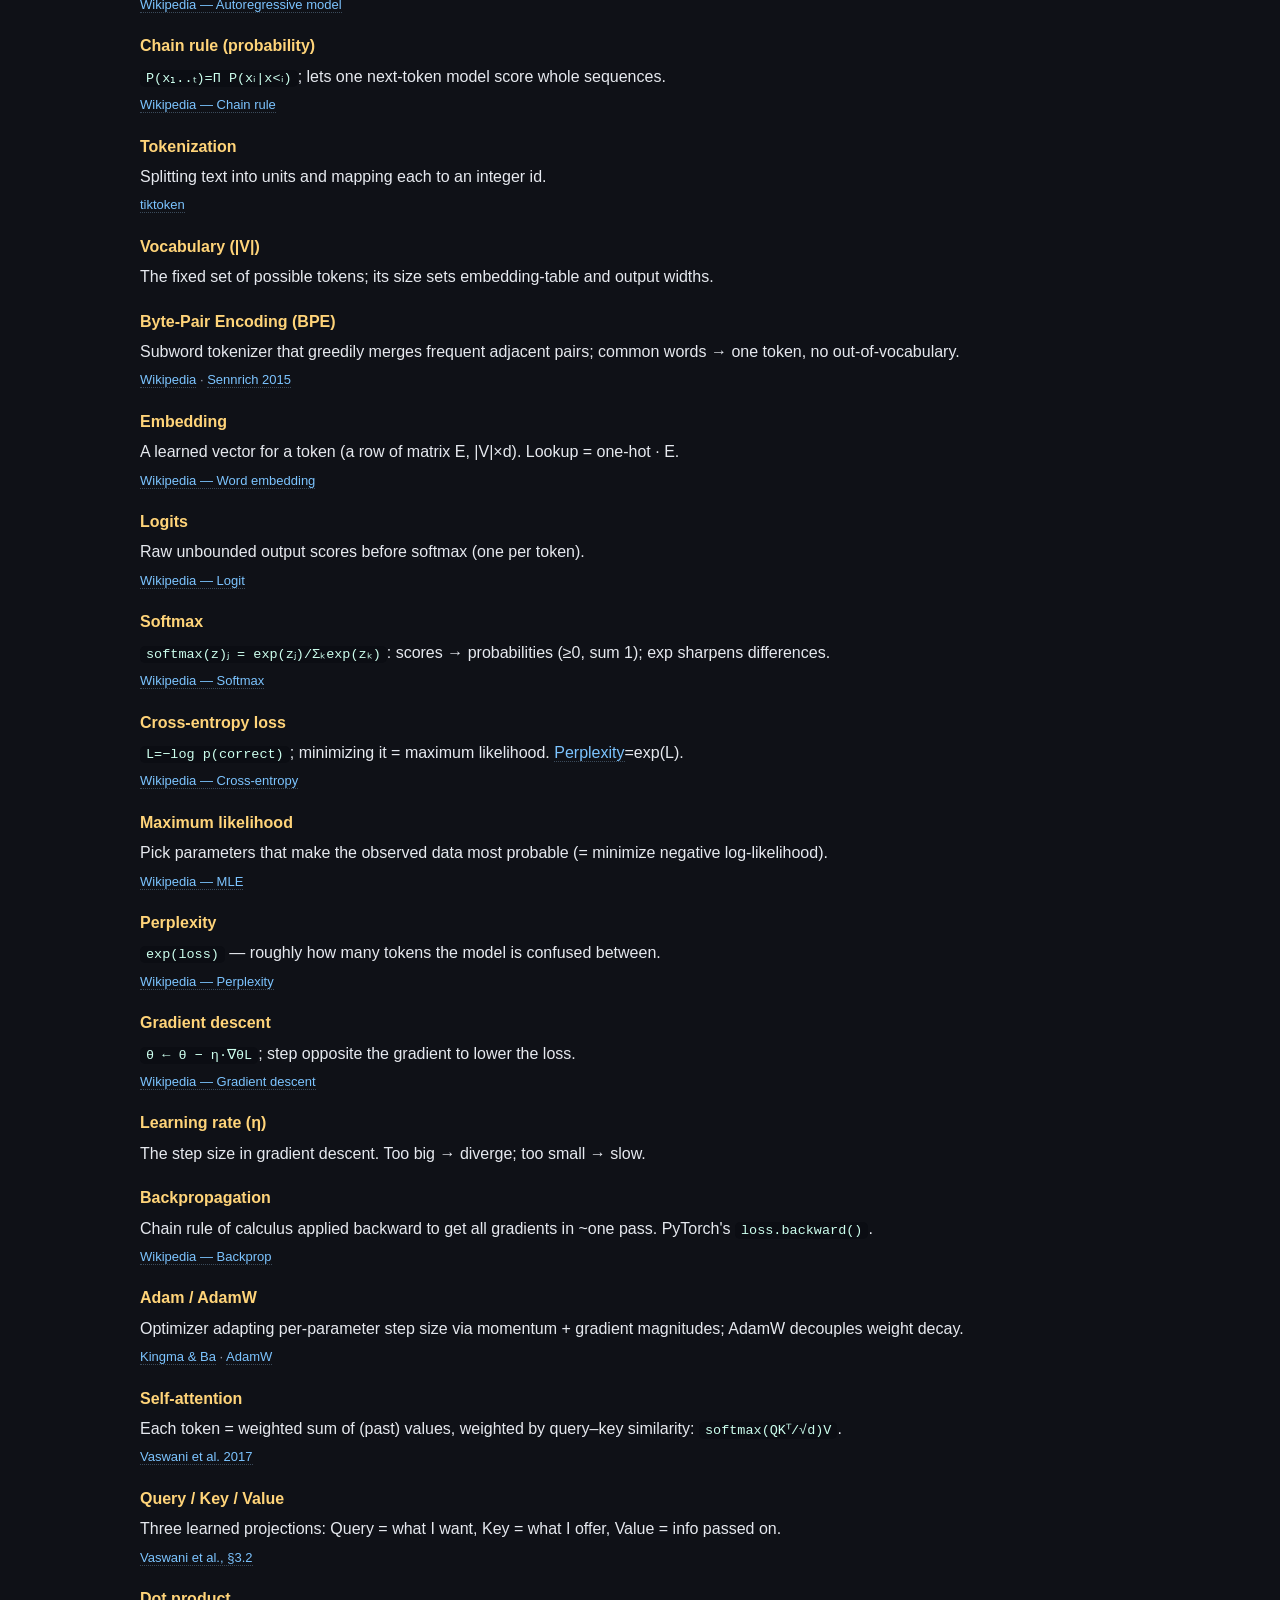
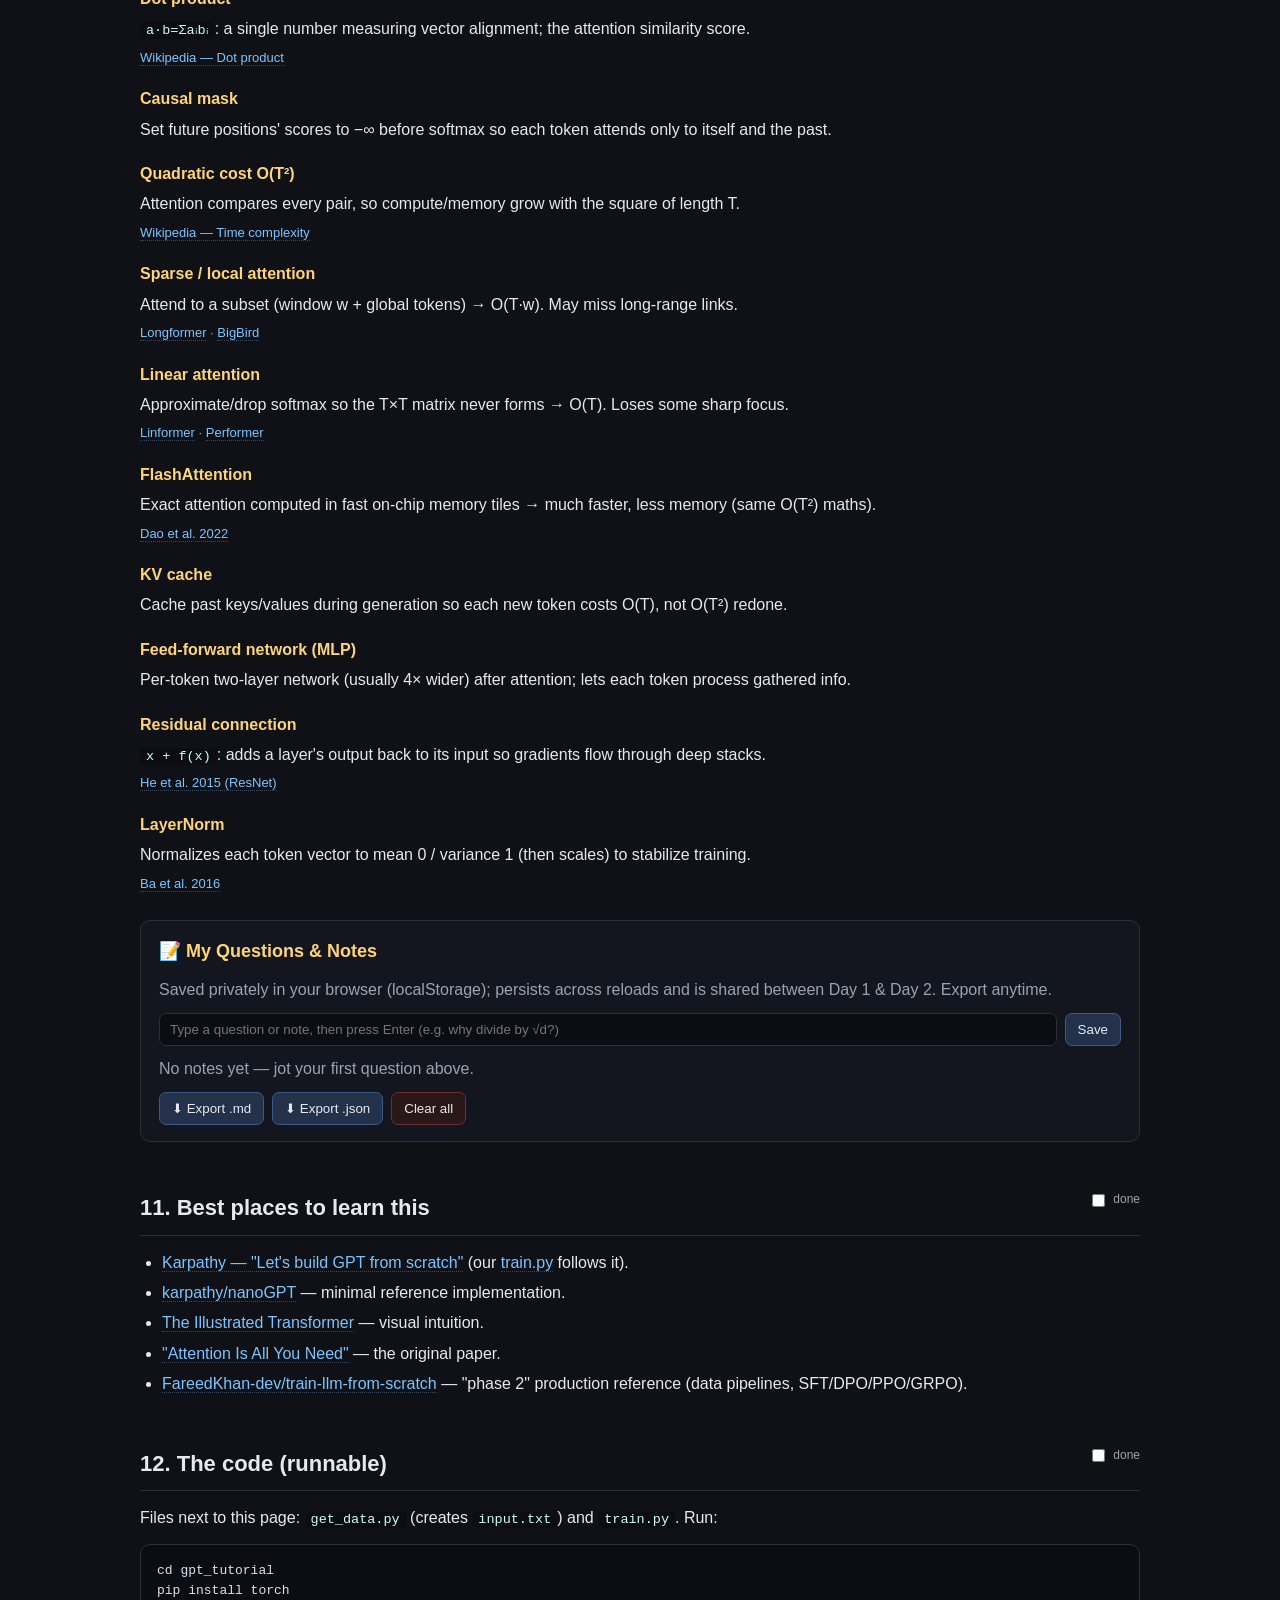
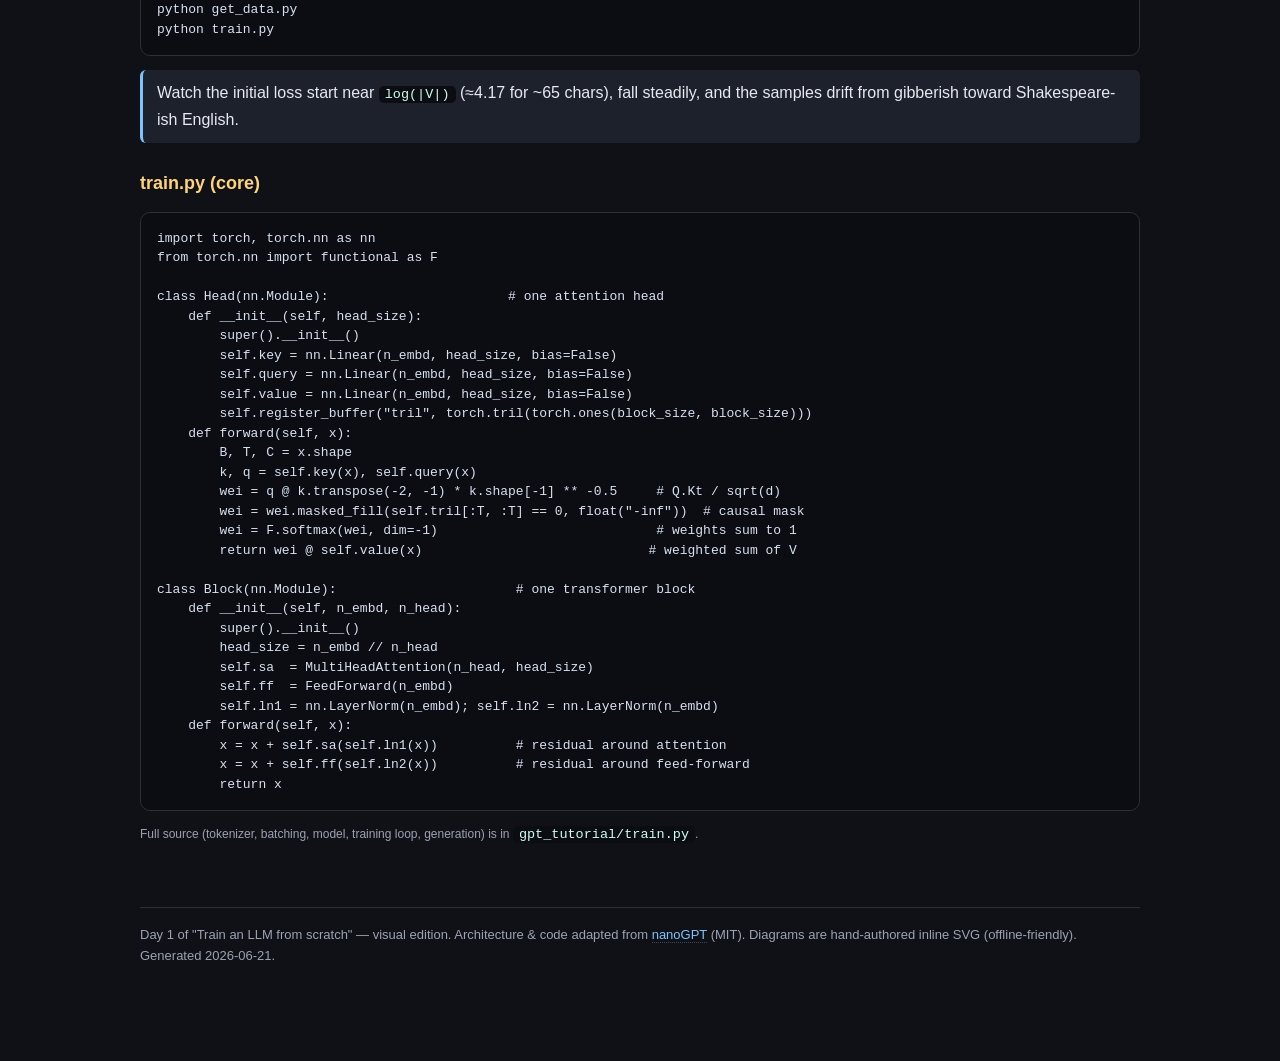
==== commit 476c051f: "Add tasteful animations to the tutorial - marching-ant 'flow' along pipeline, attention & residual d" ====
--- a/gpt_tutorial/day1.html
+++ b/gpt_tutorial/day1.html
@@ -99,7 +99,7 @@
 Run it repeatedly — feed its own output back in — and it generates text. That feedback loop is what <a href="#g-autoregressive">autoregressive</a> means. Here is the whole pipeline we'll build:
 </p>
 
-<figure>
+<figure class="flowfig">
 <svg viewBox="0 0 720 560" role="img" aria-label="LLM pipeline flowchart">
   <!-- boxes -->
   <rect class="boxa" x="200" y="14"  width="320" height="42" rx="8"/>
@@ -147,6 +147,7 @@
 </svg>
 <figcaption>Figure 1 — The full forward pass. Training compares the probabilities to the true next token; generation samples one and feeds it back.</figcaption>
 </figure>
+<div class="widget" id="w-generate"></div>
 
 <p>The rest of Day 1 zooms into each box, with the maths. Quick map of concepts:</p>
 
@@ -271,7 +272,7 @@
   <text x="270" y="268" text-anchor="middle" class="mut mono" font-size="11">0.5</text>
   <text x="480" y="268" text-anchor="middle" class="mut mono" font-size="11">1.0</text>
   <!-- curve -->
-  <polyline class="edge" stroke="#7ee787" points="81,44 102,92 144,139 186,167 228,187 270,203 312,215 354,225 396,235 438,243 480,250"/>
+  <polyline class="edge draw" pathLength="1" stroke="#7ee787" points="81,44 102,92 144,139 186,167 228,187 270,203 312,215 354,225 396,235 438,243 480,250"/>
   <!-- annotations -->
   <circle cx="480" cy="250" r="4" class="good" fill="#7ee787"/>
   <text x="470" y="244" text-anchor="end" class="good" font-size="12">p=1 → loss 0 (perfect)</text>
@@ -295,7 +296,7 @@
   <text x="285" y="288" text-anchor="middle" class="mut">parameter θ →</text>
   <text x="18" y="140" text-anchor="middle" class="mut" transform="rotate(-90 18 140)">loss L(θ)</text>
   <!-- valley curve (lower on screen = lower loss) -->
-  <polyline class="edge" points="80,60 130,139 180,195 230,229 280,240 330,229 380,195 430,139 480,60"/>
+  <polyline class="edge draw" pathLength="1" points="80,60 130,139 180,195 230,229 280,240 330,229 380,195 430,139 480,60"/>
   <!-- descending dots -->
   <circle cx="130" cy="139" r="6" fill="#ffd479"/>
   <circle cx="180" cy="195" r="6" fill="#ffd479"/>
@@ -320,7 +321,7 @@
 </p>
 <span class="formula">Attention(Q, K, V) = softmax( Q·Kᵀ / √d ) · V</span>
 
-<figure>
+<figure class="flowfig">
 <svg viewBox="0 0 720 250" role="img" aria-label="Attention dataflow">
   <rect class="boxa" x="20" y="100" width="70" height="44" rx="7"/>
   <text x="55" y="127" text-anchor="middle" class="mono">x</text>
@@ -455,10 +456,10 @@
   <text x="290" y="285" text-anchor="middle" class="mut">sequence length T →</text>
   <text x="22" y="140" text-anchor="middle" class="mut" transform="rotate(-90 22 140)">cost</text>
   <!-- quadratic: x=60+T*46, y=250-T^2*2 -->
-  <polyline class="edge" stroke="#ff9d7c" points="60,250 106,248 152,242 198,232 244,218 290,200 336,178 382,152 428,122 474,88 520,50"/>
+  <polyline class="edge draw" pathLength="1" stroke="#ff9d7c" points="60,250 106,248 152,242 198,232 244,218 290,200 336,178 382,152 428,122 474,88 520,50"/>
   <text x="486" y="56" class="warn" font-size="13">O(T²) attention</text>
   <!-- linear: y=250-T*5 -> at T=10 200 -->
-  <polyline class="edge" stroke="#7ee787" points="60,250 106,245 152,240 198,235 244,230 290,225 336,220 382,215 428,210 474,205 520,200"/>
+  <polyline class="edge draw" pathLength="1" stroke="#7ee787" points="60,250 106,245 152,240 198,235 244,230 290,225 336,220 382,215 428,210 474,205 520,200"/>
   <text x="430" y="198" class="good" font-size="13">O(T) linear</text>
   <!-- doubling annotation -->
   <line class="grid" x1="290" y1="200" x2="290" y2="250" stroke-dasharray="3 4"/>
--- a/gpt_tutorial/assets/app.css
+++ b/gpt_tutorial/assets/app.css
@@ -50,3 +50,27 @@
 .note-page{color:#7cc4ff;font-family:monospace;font-size:12px}
 .note-time{color:#9aa3b2;font-size:11px;margin-top:3px}
 .note-del{background:transparent;border:none;color:#ff9d7c;cursor:pointer;font-size:14px}
+
+/* ---------------- animations (gated by body.anim-ready; off for reduced-motion) -------------- */
+@keyframes march   { to { stroke-dashoffset:-26; } }
+@keyframes draw    { to { stroke-dashoffset:0;  } }
+@keyframes fadeUp  { from{opacity:0;transform:translateY(14px);} to{opacity:1;transform:none;} }
+@keyframes blink   { 50%{opacity:0;} }
+
+/* flowing arrows inside diagrams marked .flowfig */
+body.anim-ready figure.flowfig .edge  { stroke-dasharray:7 6; animation:march 1.1s linear infinite; }
+body.anim-ready figure.flowfig .edged { animation:march 1.1s linear infinite; }
+
+/* curves draw themselves in when their figure scrolls into view */
+body.anim-ready .draw                  { stroke-dasharray:1; stroke-dashoffset:1; }
+body.anim-ready figure.in-view .draw   { animation:draw 1.3s ease forwards; }
+
+/* figures fade/slide up on first view */
+body.anim-ready figure.animate         { opacity:0; }
+body.anim-ready figure.animate.in-view { animation:fadeUp .6s ease forwards; }
+
+/* "watch it learn" typewriter */
+.gen-bar{display:flex;align-items:center;gap:12px;margin:6px 0}
+.gen-out{background:#0b0d13;border:1px solid #2a2f3a;border-radius:8px;padding:12px;min-height:74px;
+  font-family:"SF Mono",ui-monospace,Menlo,Consolas,monospace;font-size:13px;color:#cfe;white-space:pre-wrap;margin:0}
+body.anim-ready .gen-out::after{content:'▋';color:#7cc4ff;animation:blink 1s steps(1) infinite}
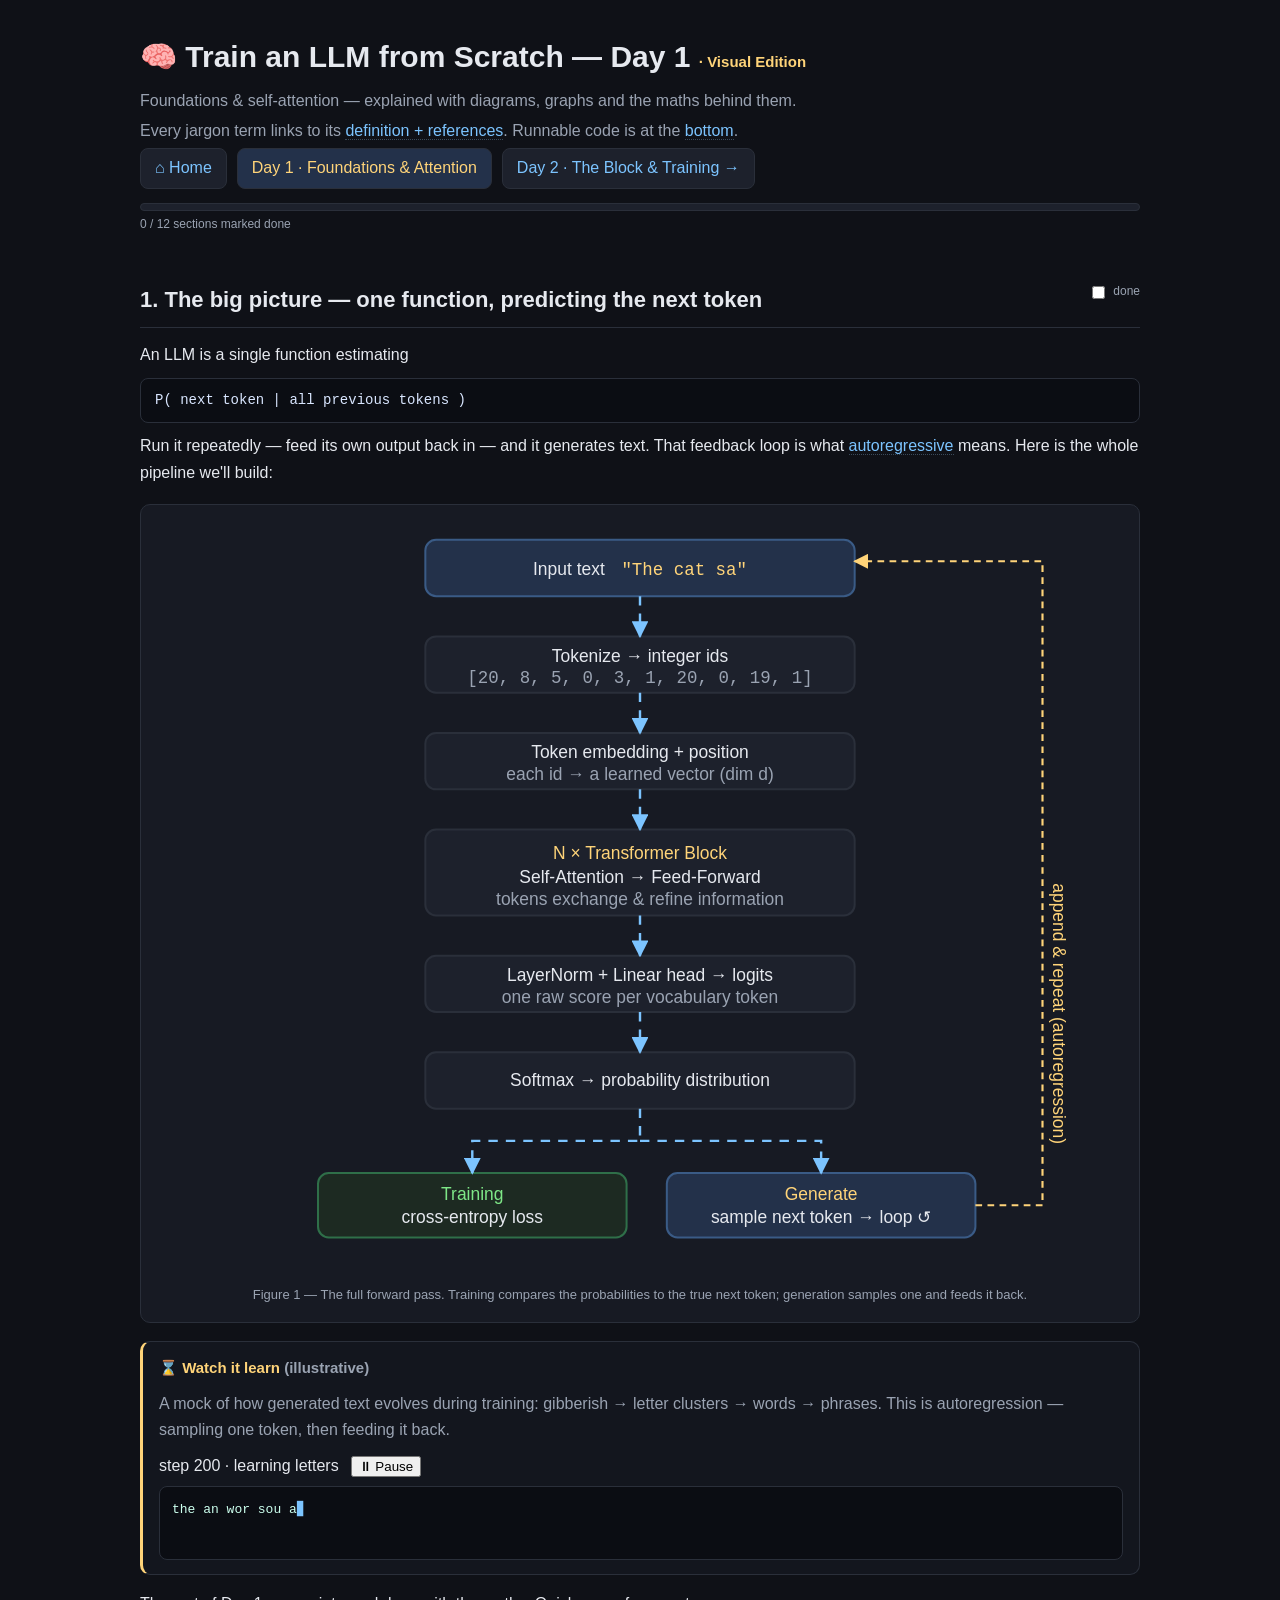
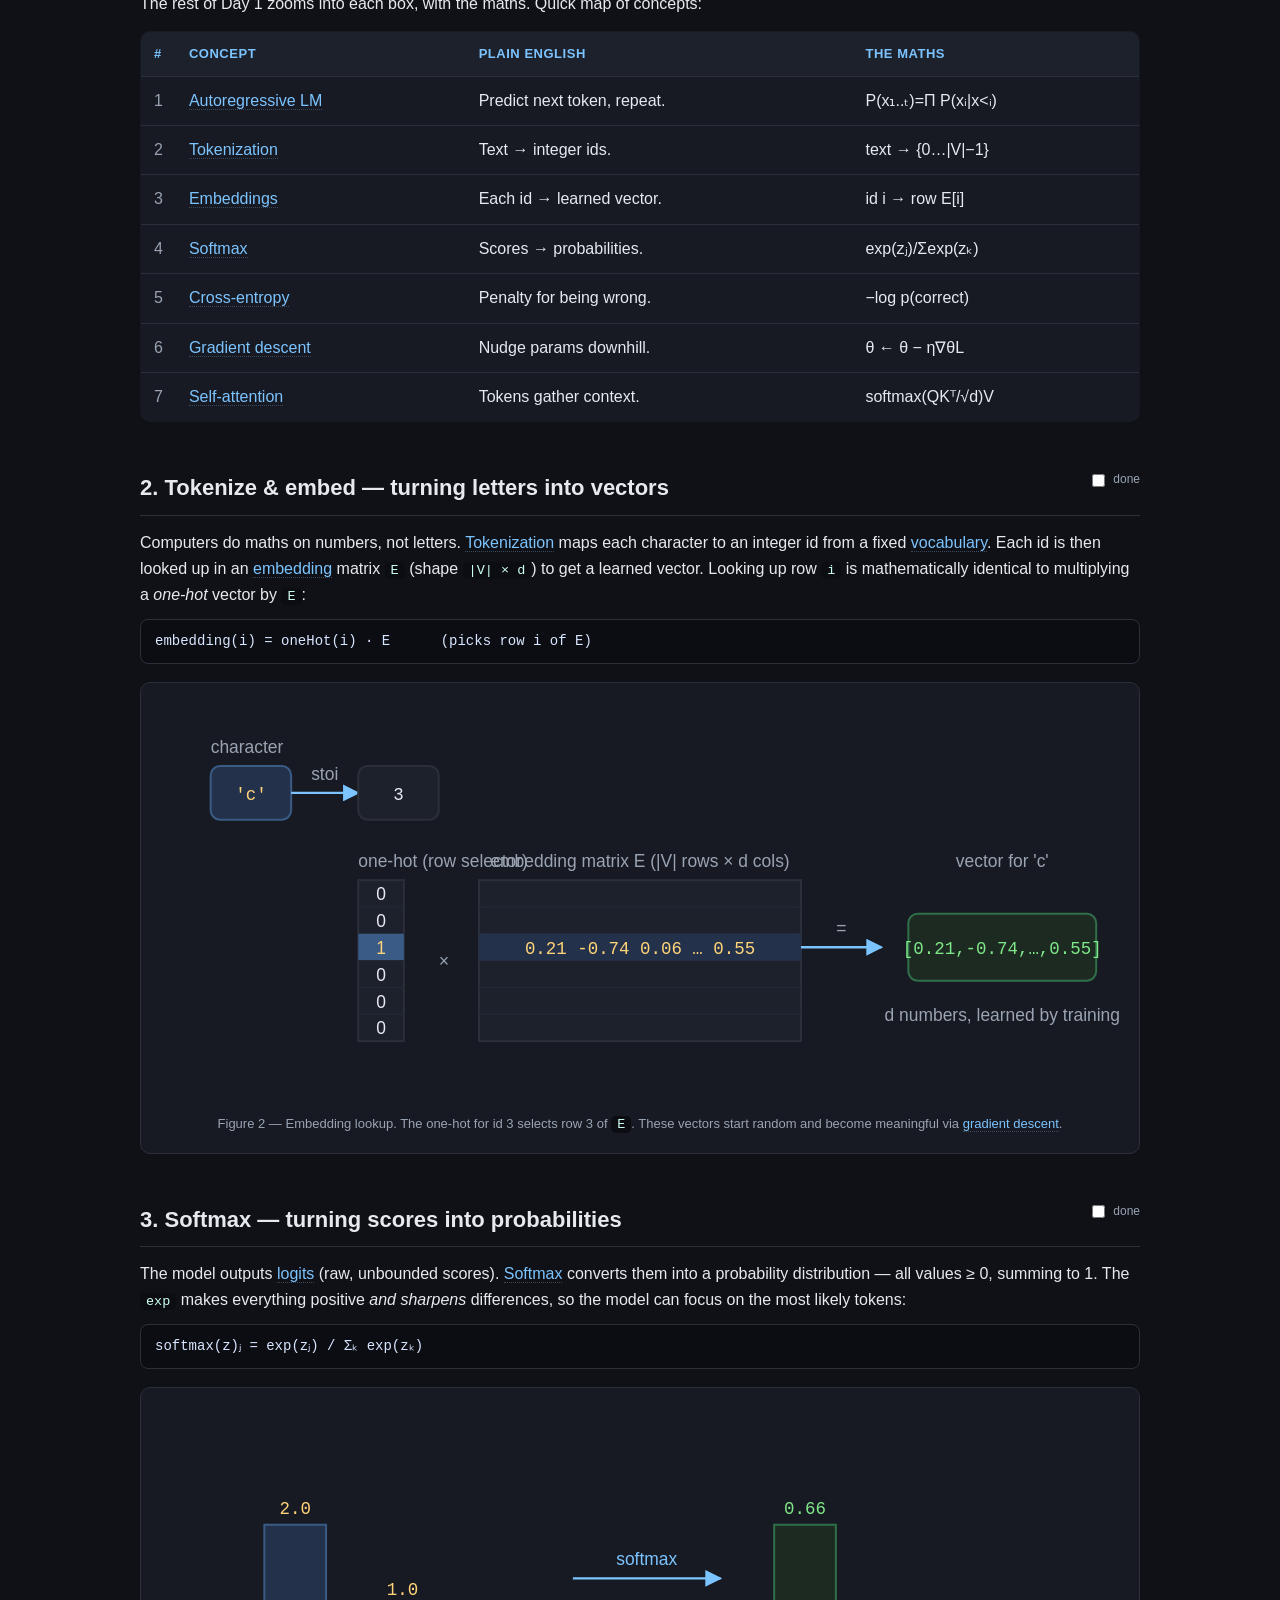
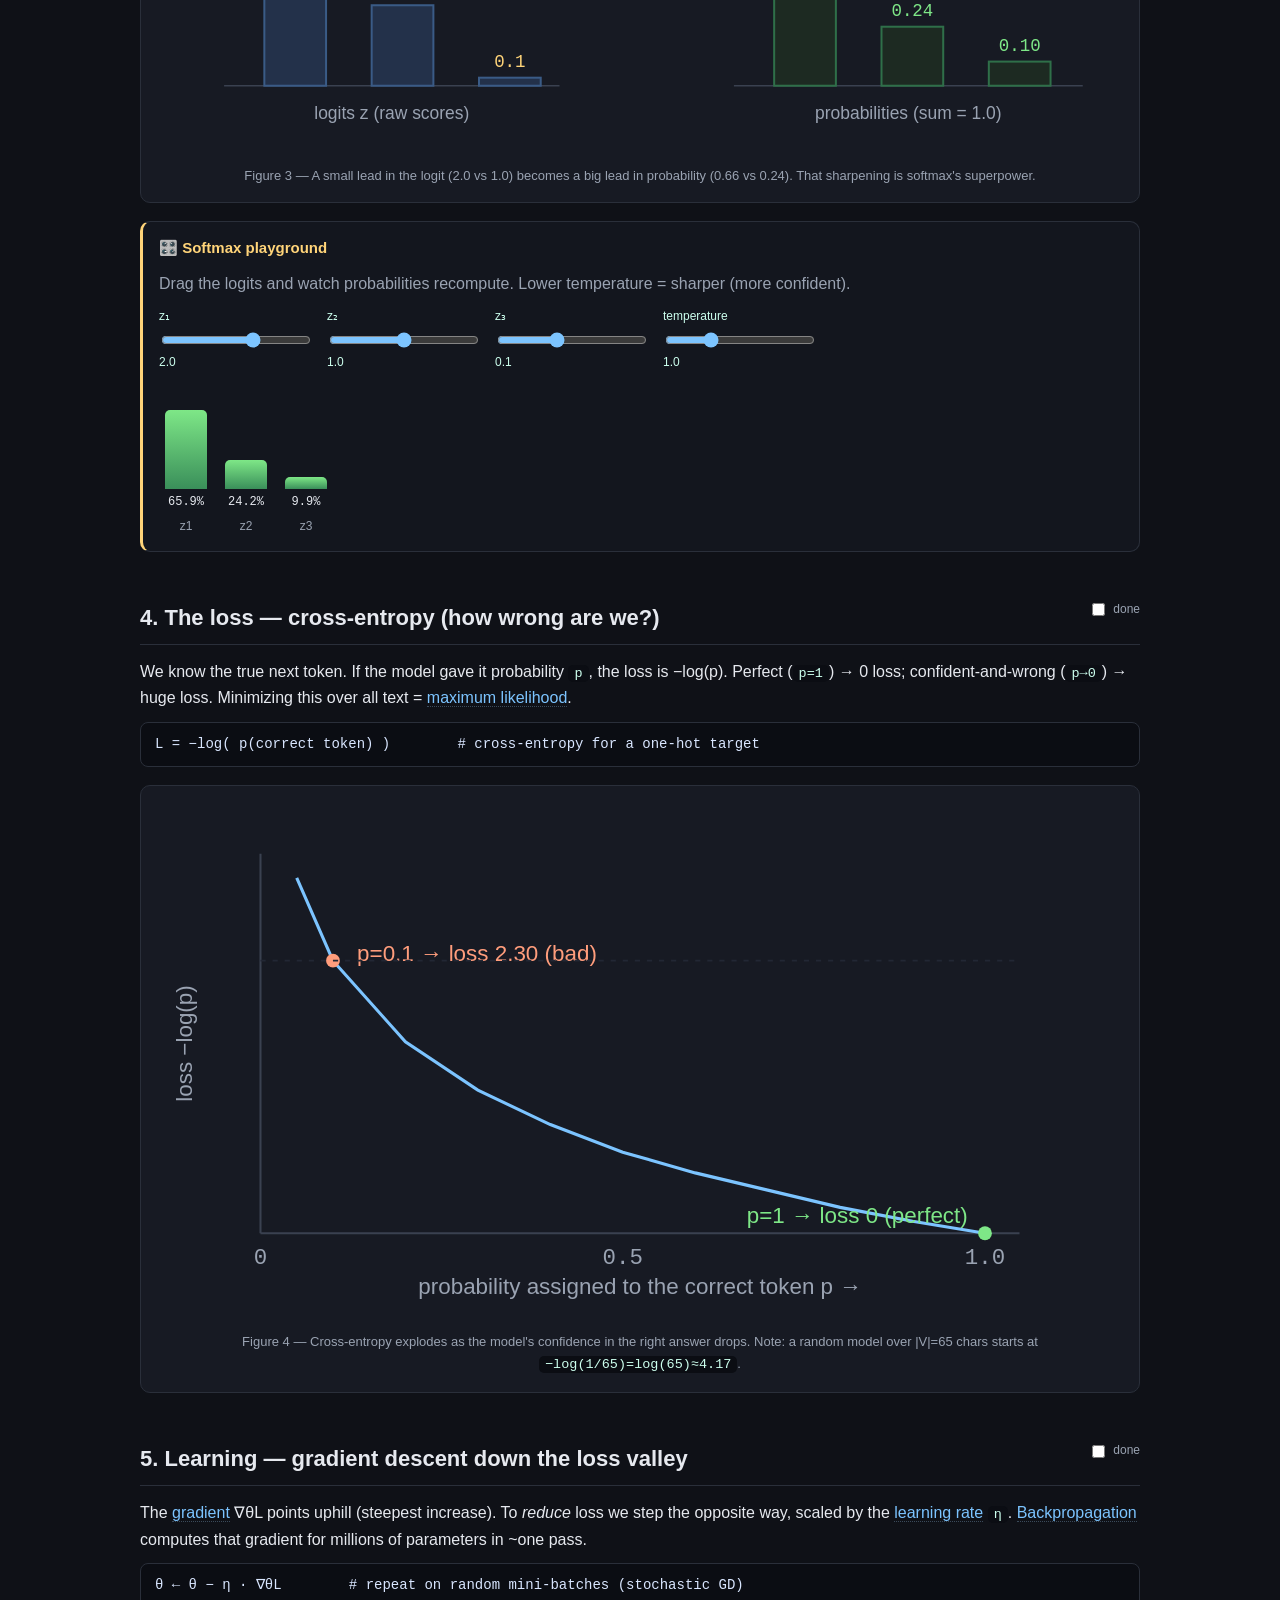
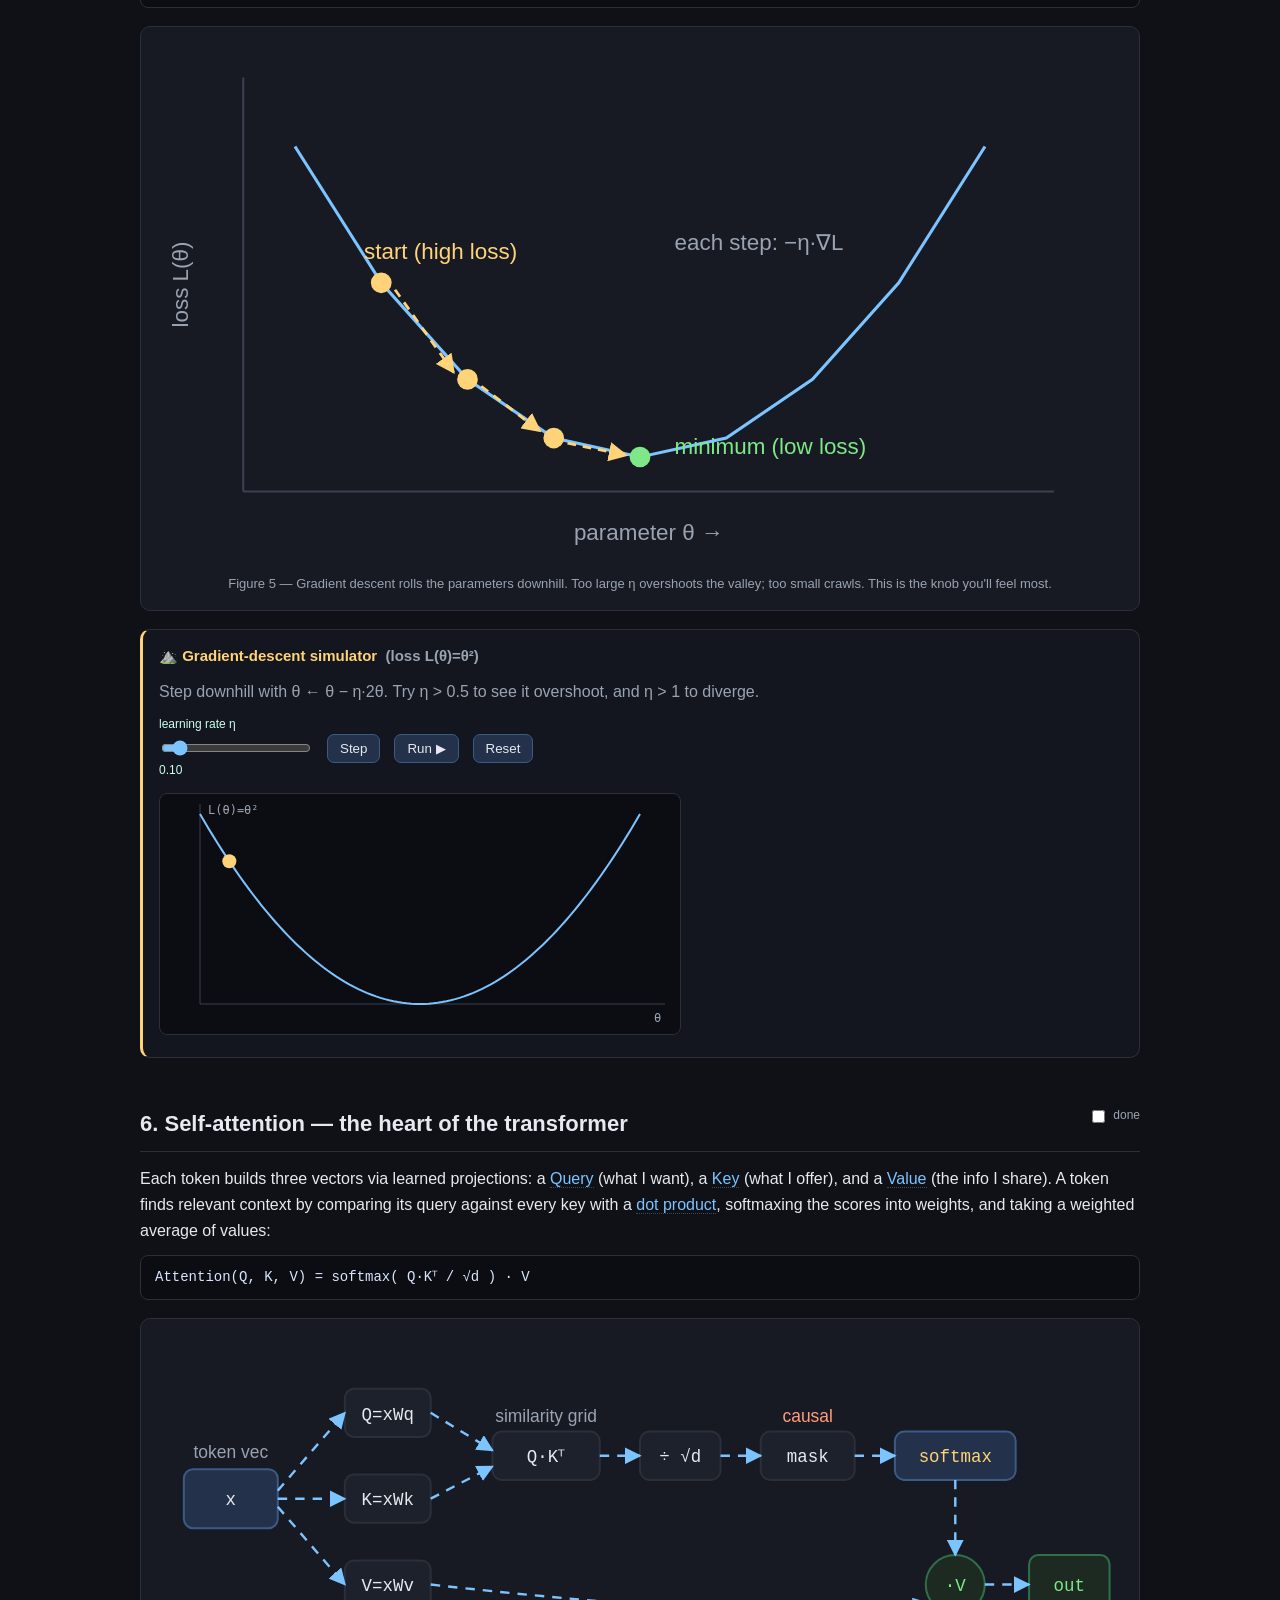
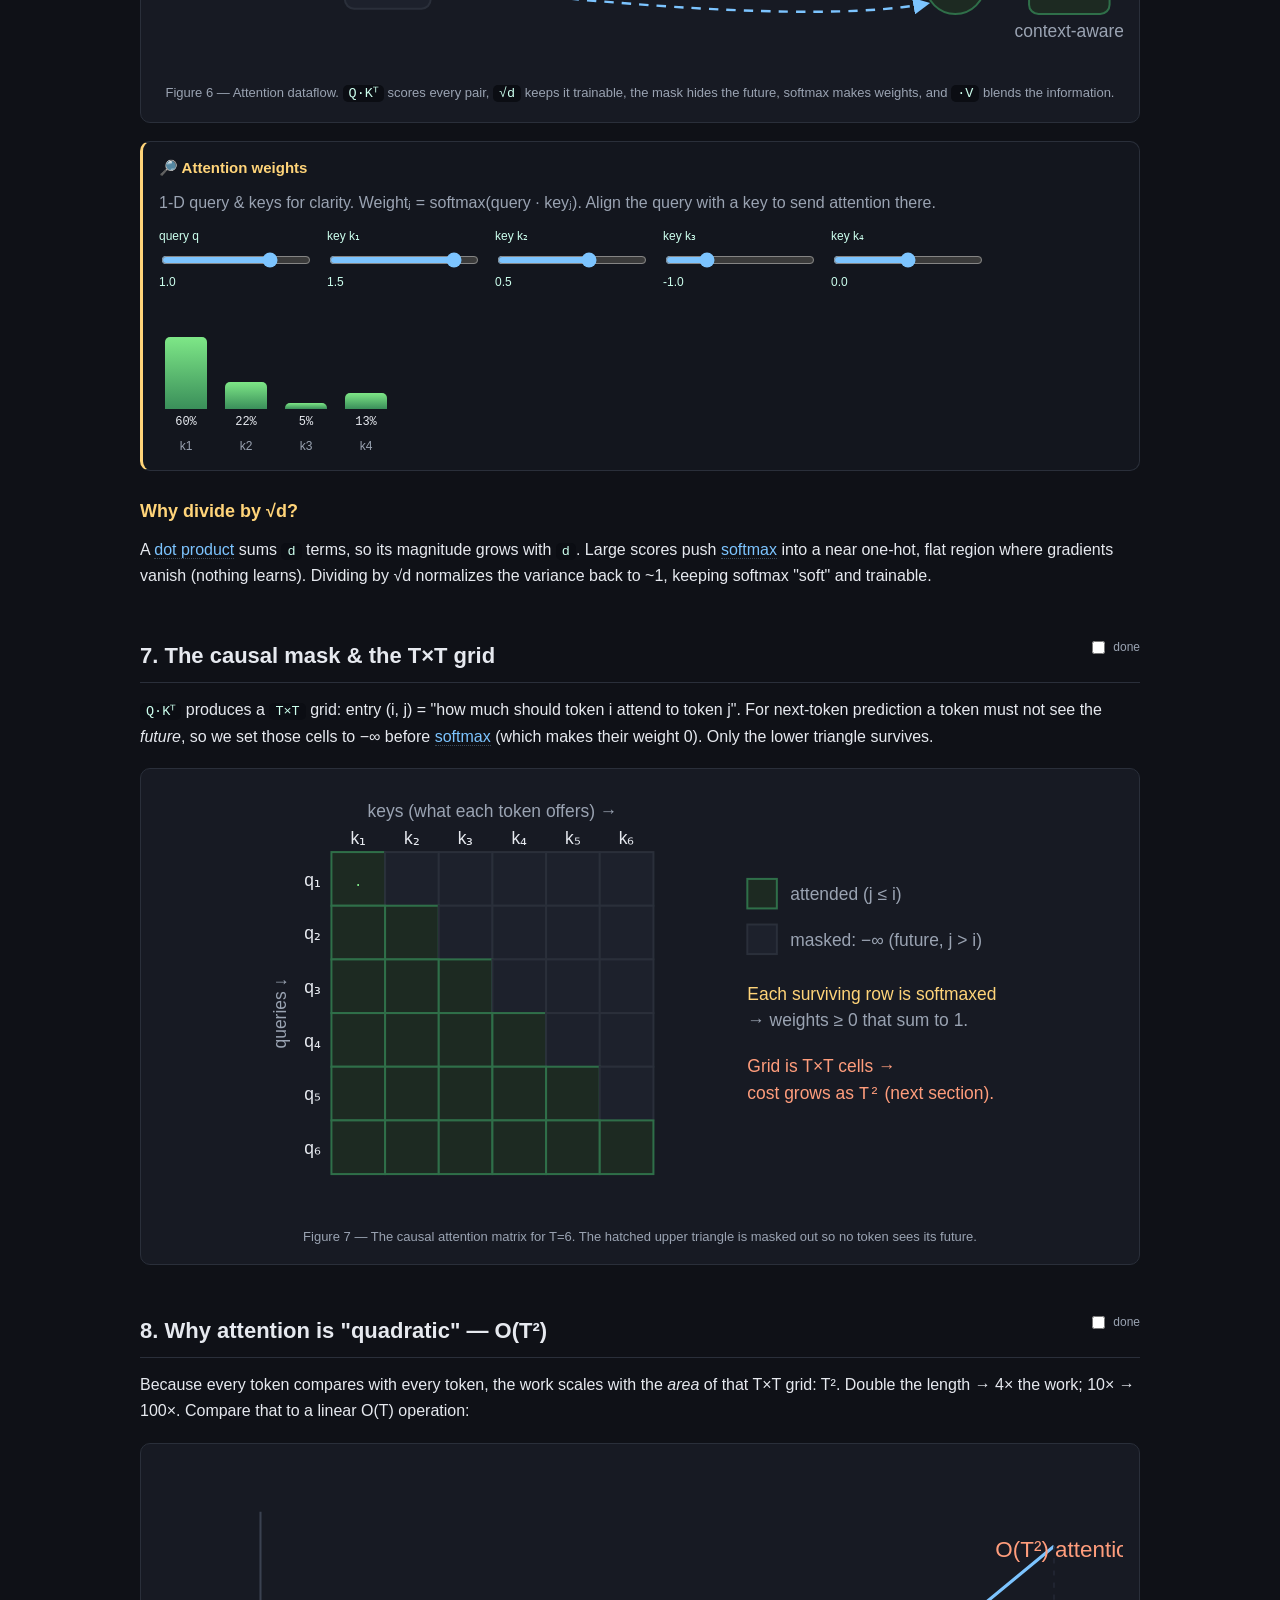
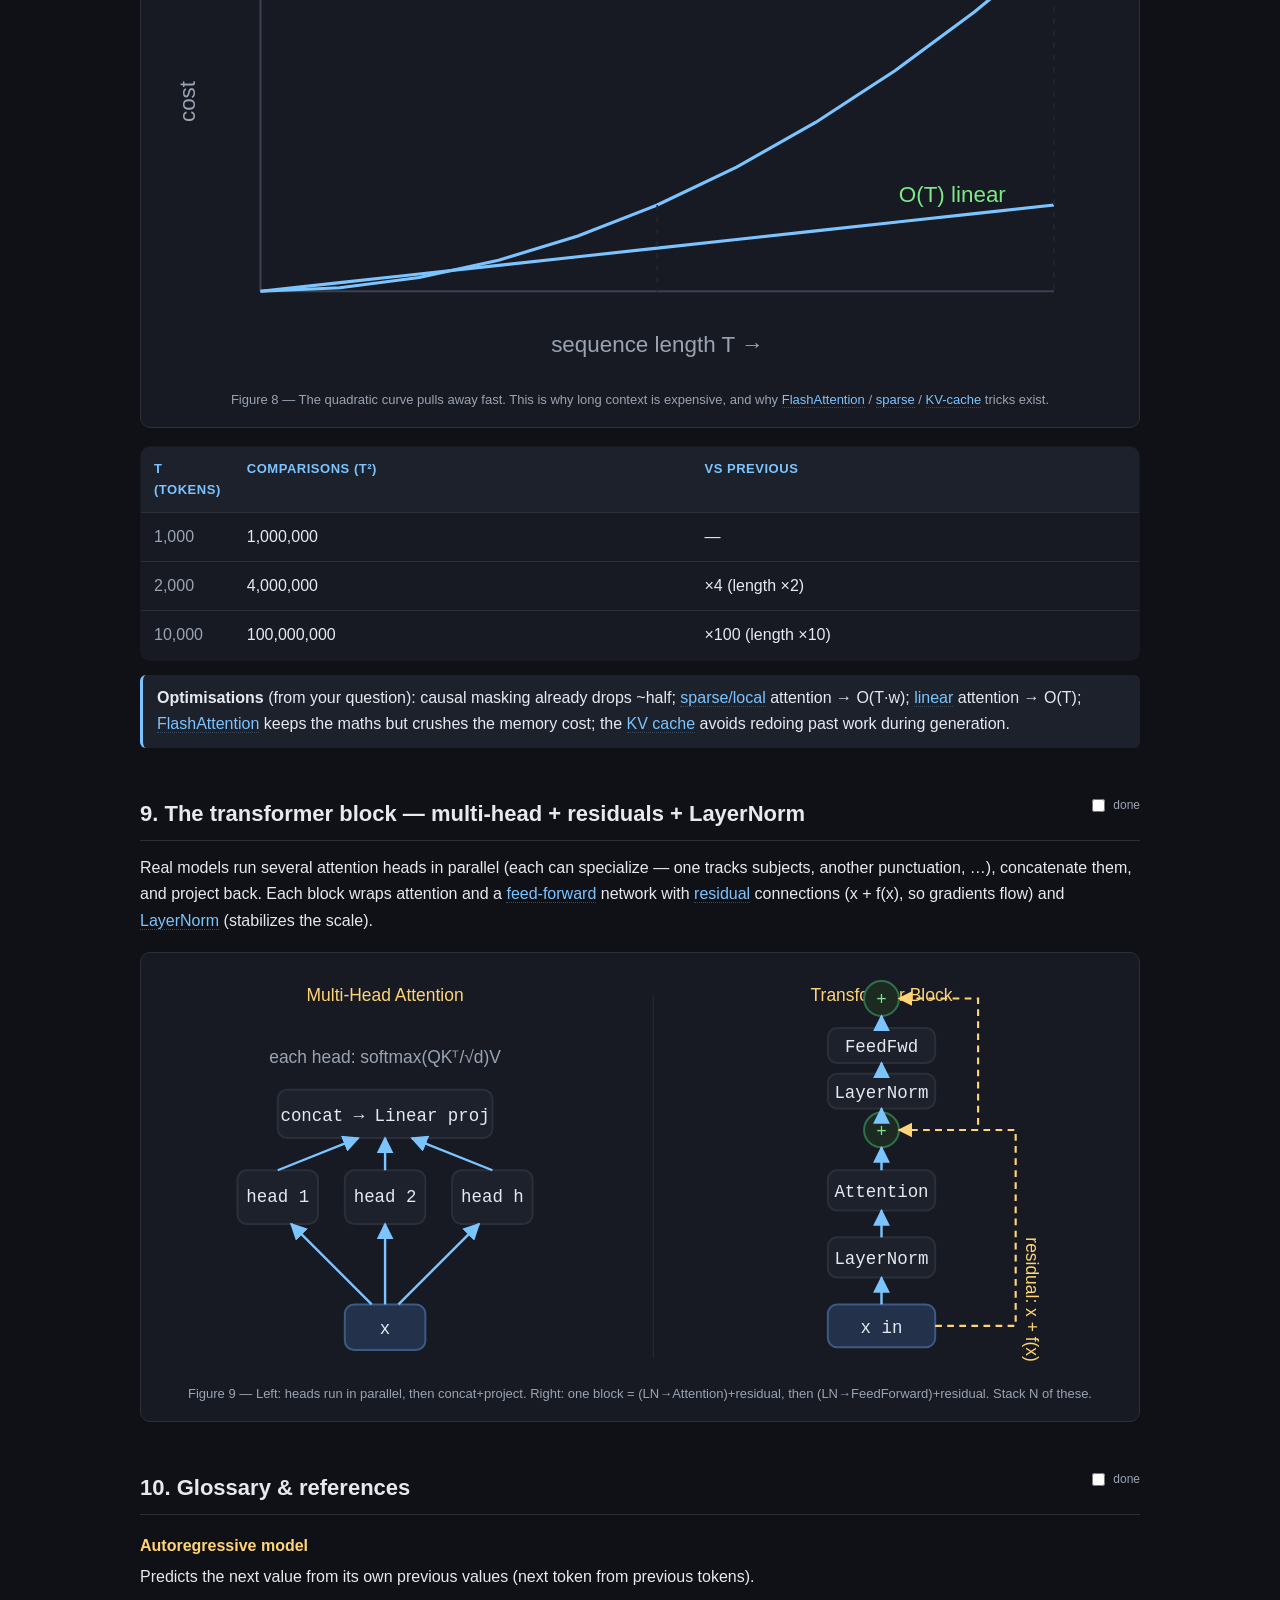
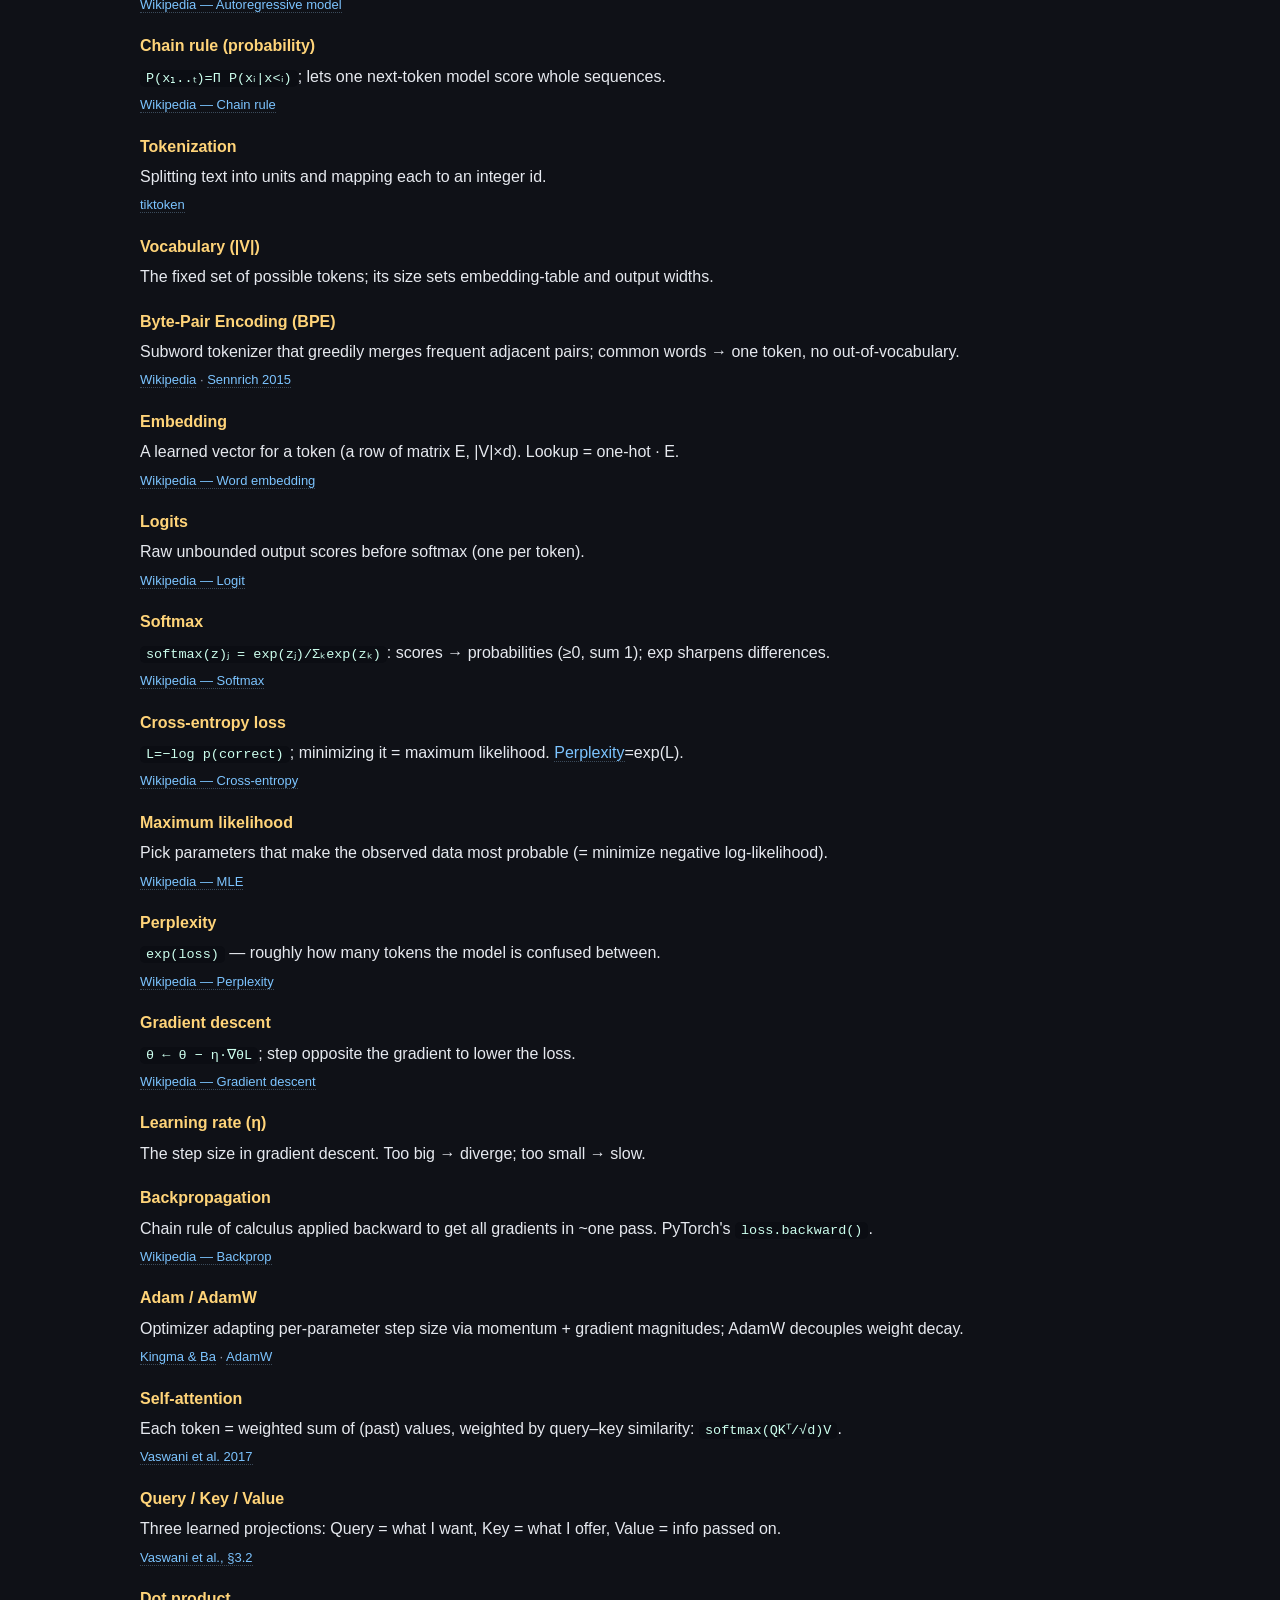
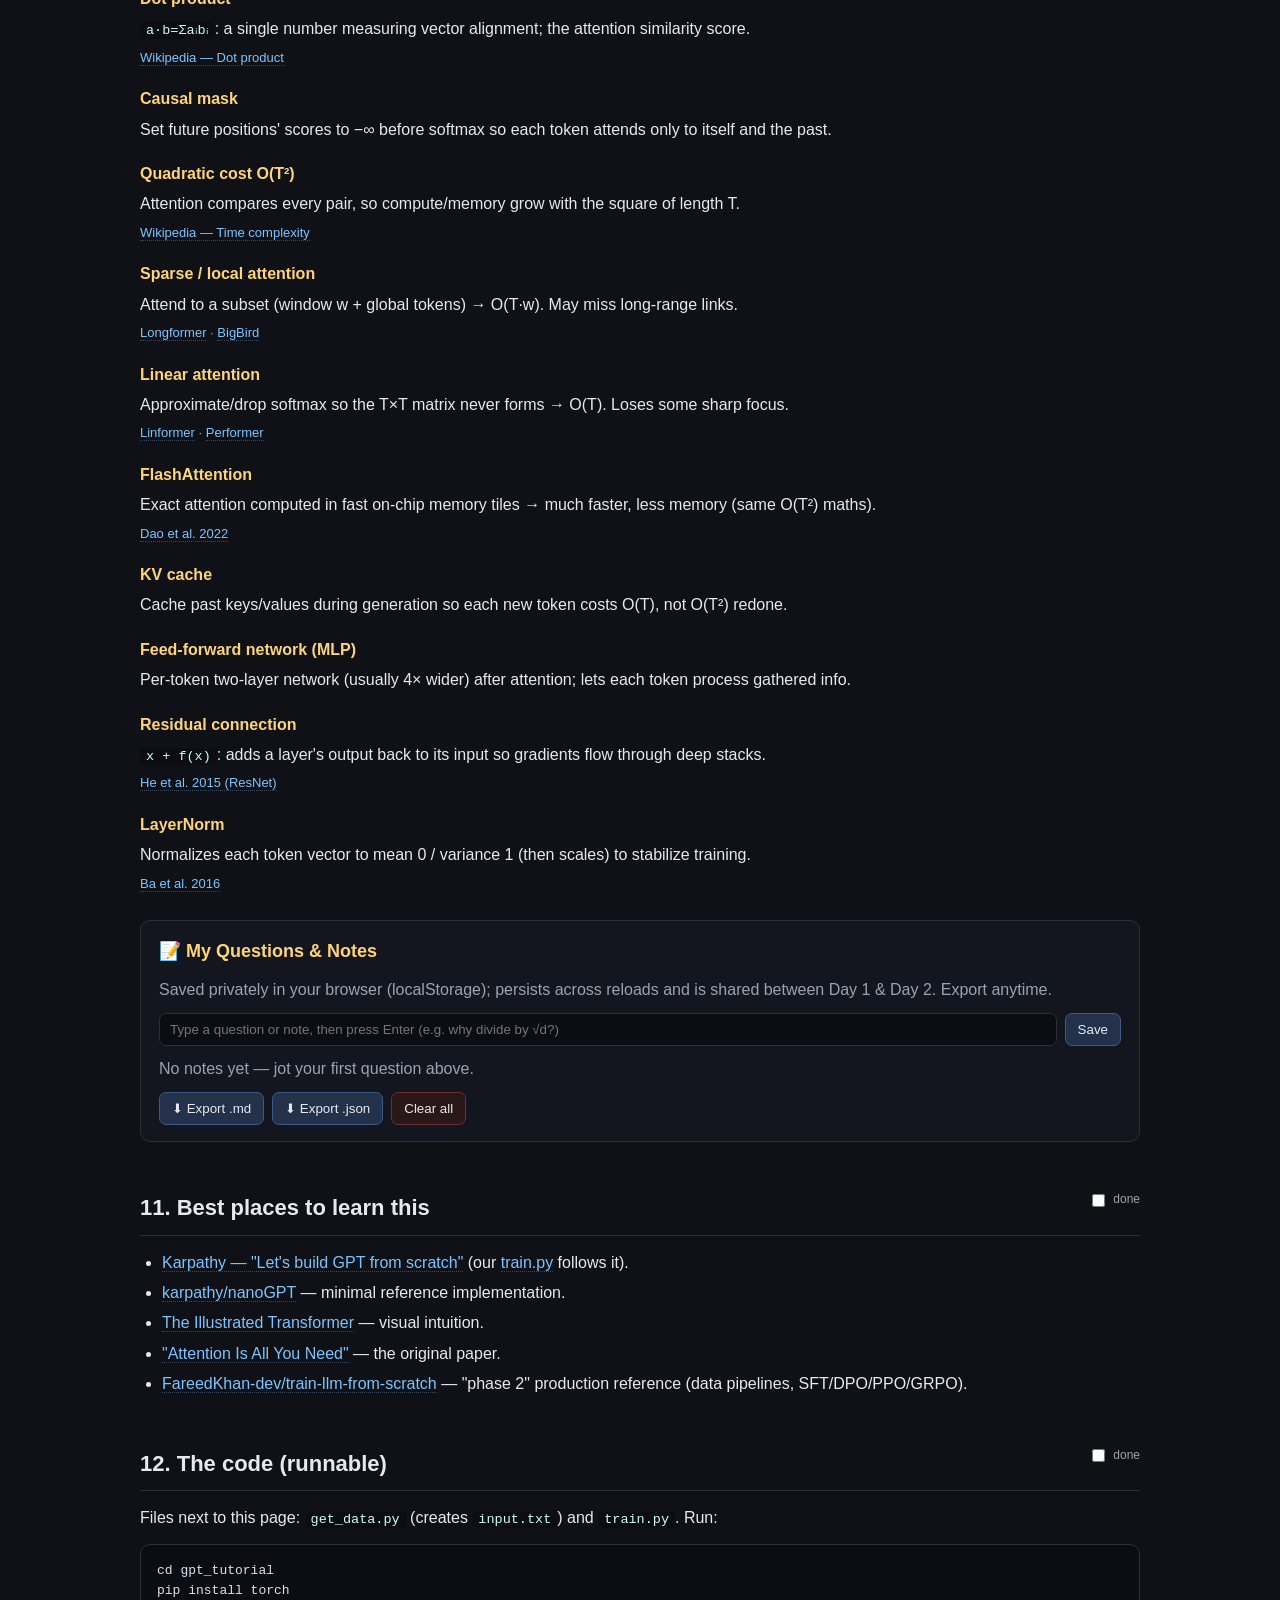
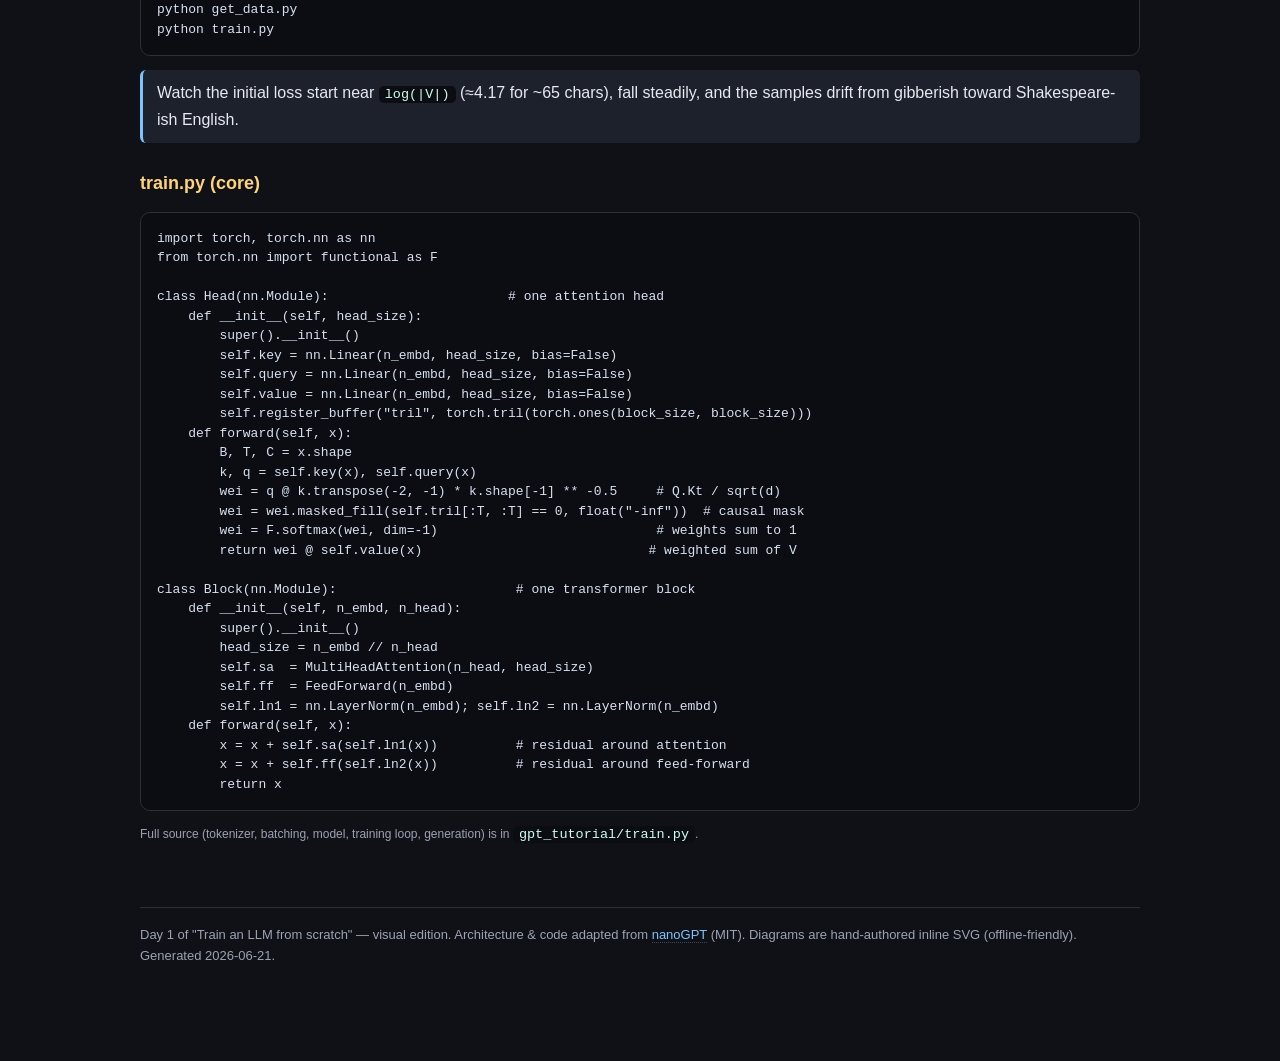
==== commit 621794db: "Add course landing page (index.html) with progress dashboard - index.html: hero, lesson cards showin" ====
--- a/gpt_tutorial/day1.html
+++ b/gpt_tutorial/day1.html
@@ -83,6 +83,7 @@
 </header>
 
 <nav class="topnav">
+  <a href="index.html">⌂ Home</a>
   <a href="day1.html" class="active">Day 1 · Foundations &amp; Attention</a>
   <a href="day2.html">Day 2 · The Block &amp; Training →</a>
 </nav>
--- a/gpt_tutorial/assets/app.css
+++ b/gpt_tutorial/assets/app.css
@@ -74,3 +74,13 @@
 .gen-out{background:#0b0d13;border:1px solid #2a2f3a;border-radius:8px;padding:12px;min-height:74px;
   font-family:"SF Mono",ui-monospace,Menlo,Consolas,monospace;font-size:13px;color:#cfe;white-space:pre-wrap;margin:0}
 body.anim-ready .gen-out::after{content:'▋';color:#7cc4ff;animation:blink 1s steps(1) infinite}
+
+/* ---------------- landing dashboard ---------------- */
+#dashboard{display:grid;grid-template-columns:1fr 1fr;gap:16px;margin:18px 0}
+@media (max-width:640px){#dashboard{grid-template-columns:1fr}}
+.day-card{display:block;background:#171a23;border:1px solid #2a2f3a;border-radius:12px;
+  padding:18px;border-bottom:1px solid #2a2f3a;transition:border-color .15s,transform .15s}
+.day-card:hover{border-color:#3a5b86;transform:translateY(-2px)}
+.day-title{font-weight:700;color:#ffd479;margin-bottom:12px}
+.dash-track{height:9px;background:#0b0d13;border:1px solid #2a2f3a;border-radius:6px;overflow:hidden}
+.dash-bar{height:100%;width:0;background:linear-gradient(90deg,#7cc4ff,#7ee787);transition:width .4s}
